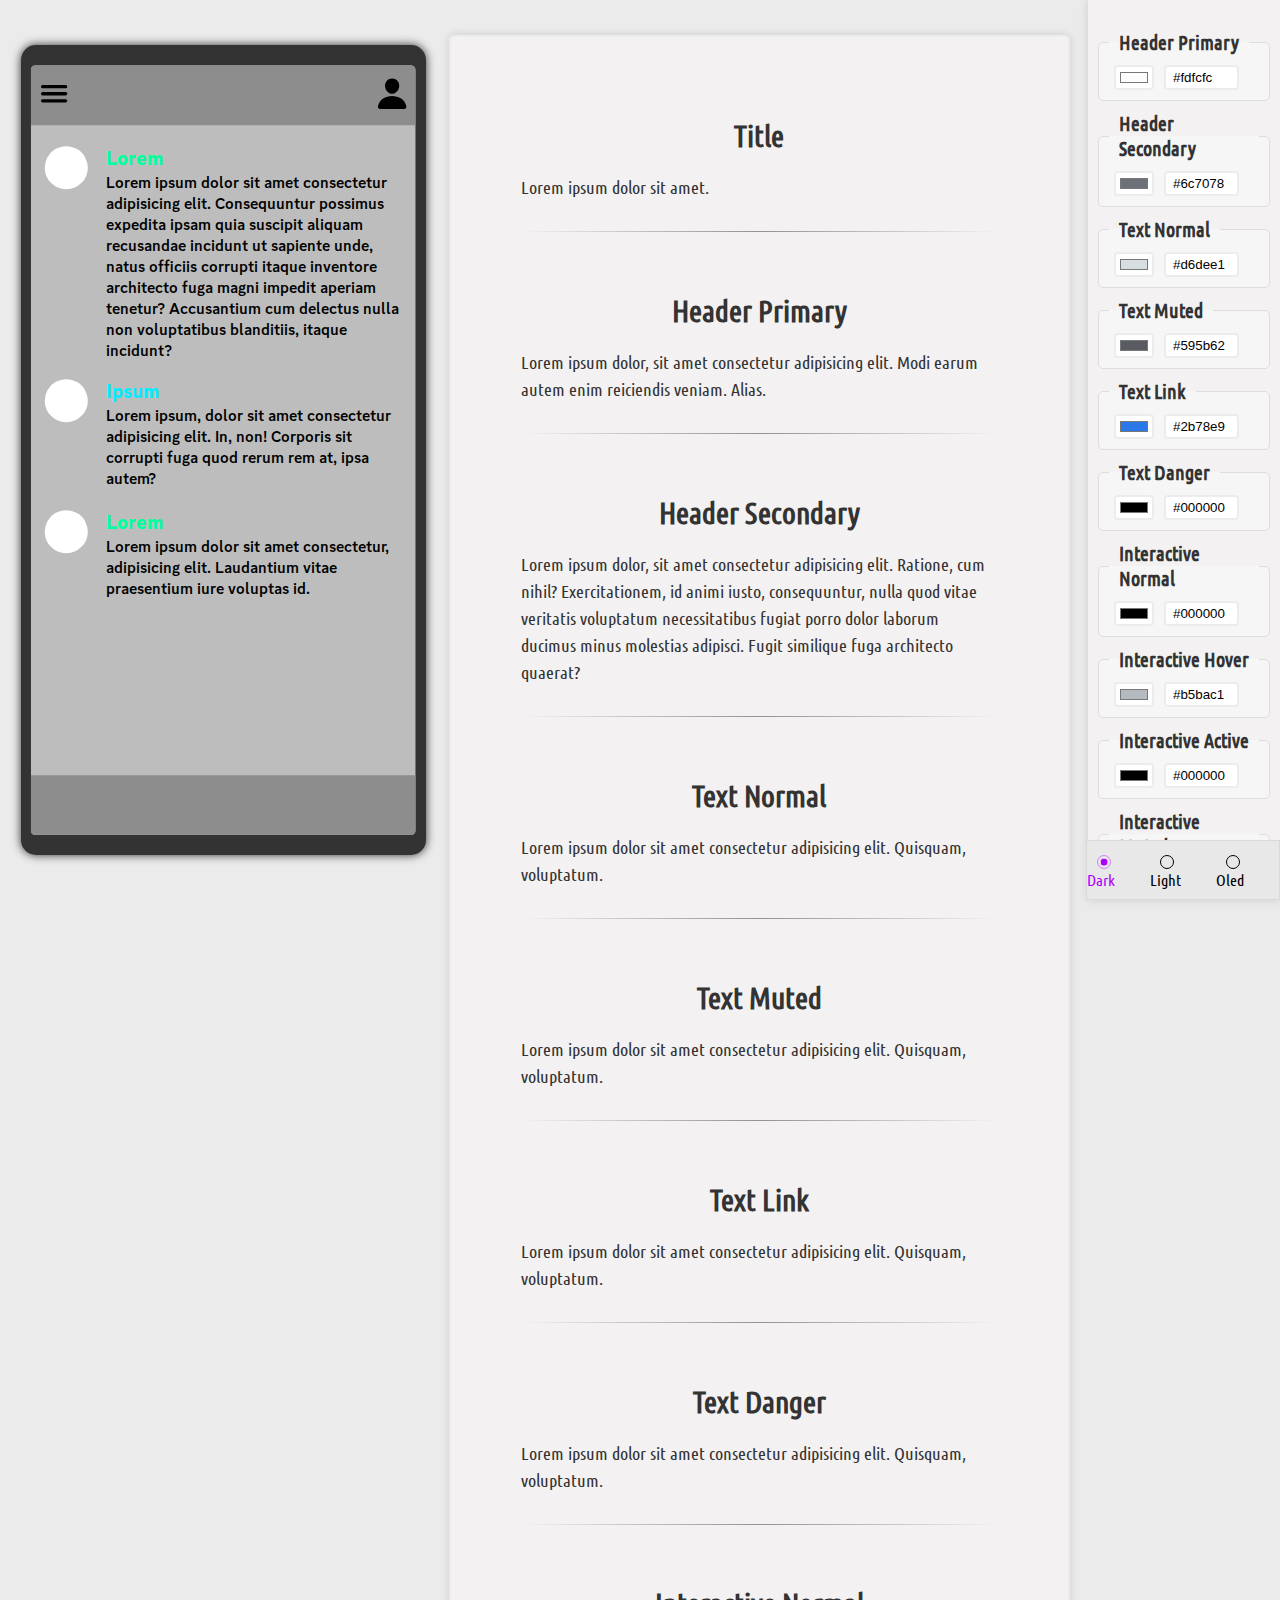
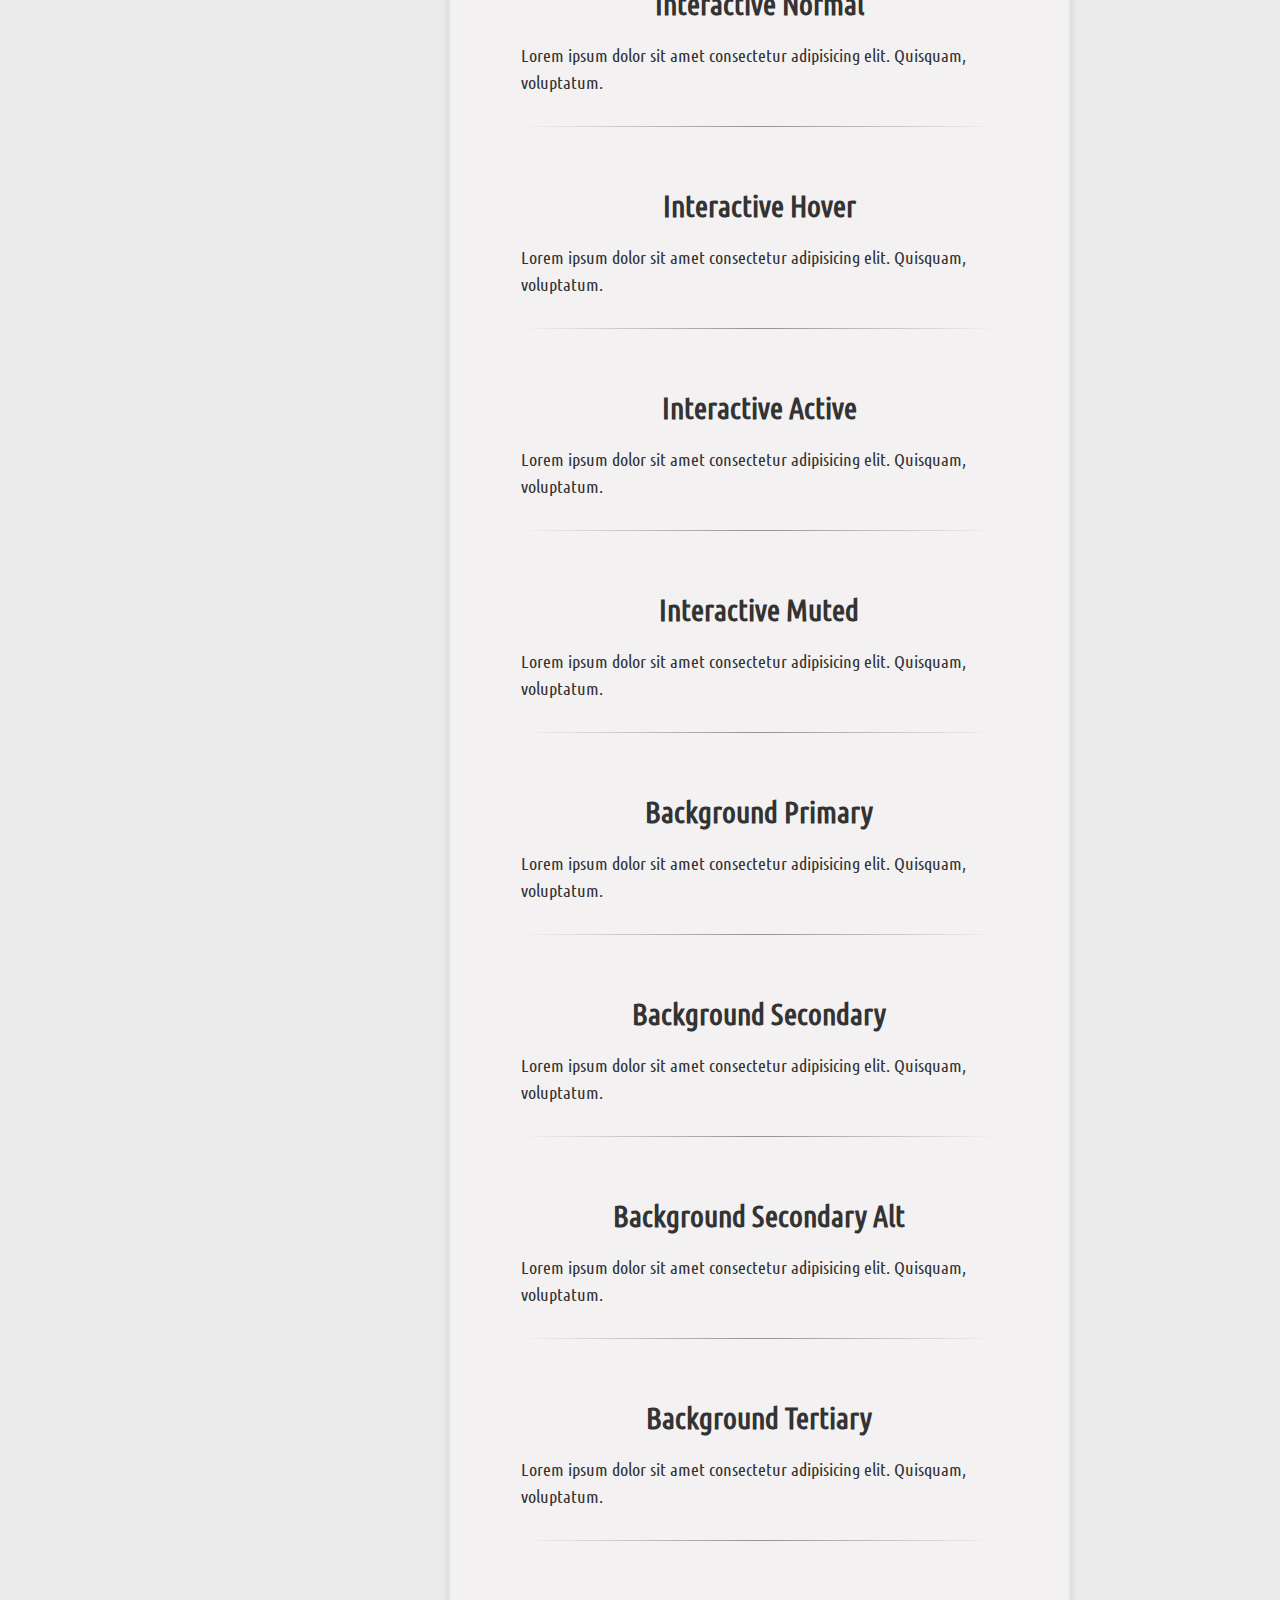
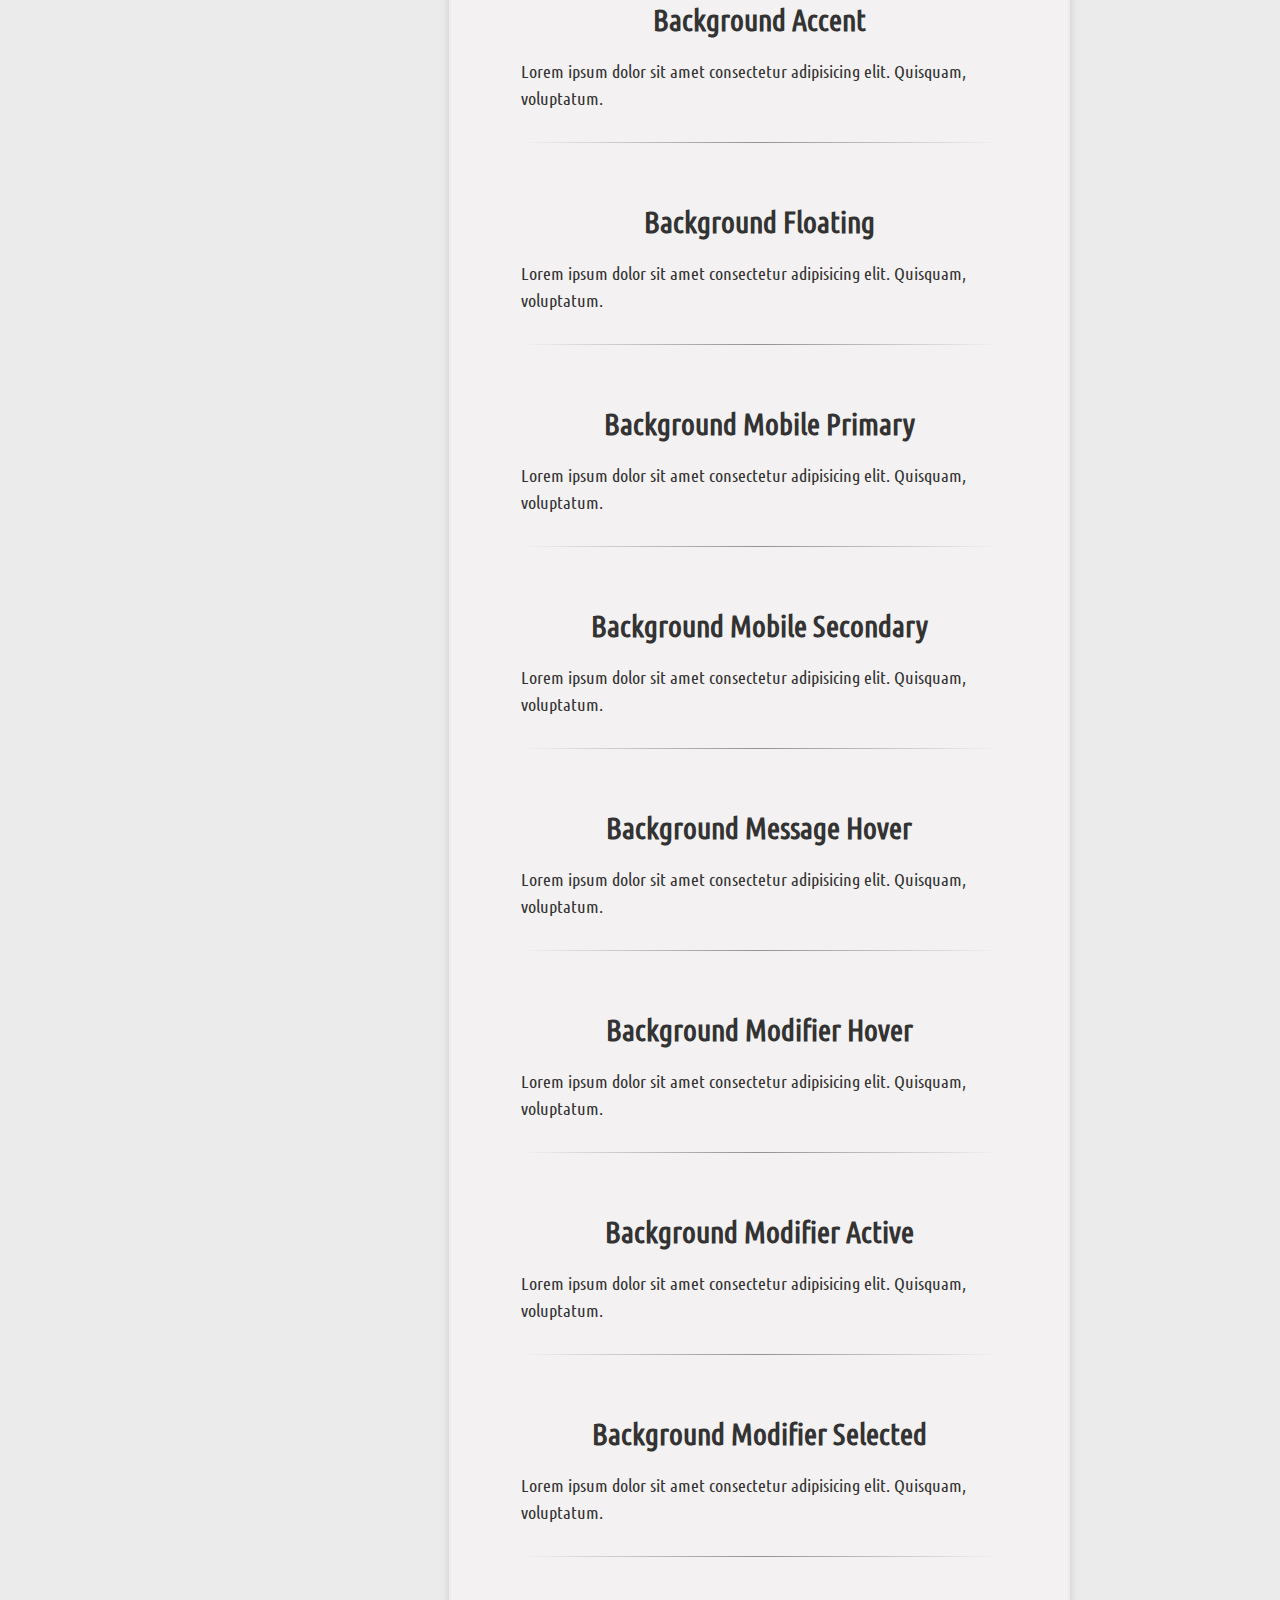
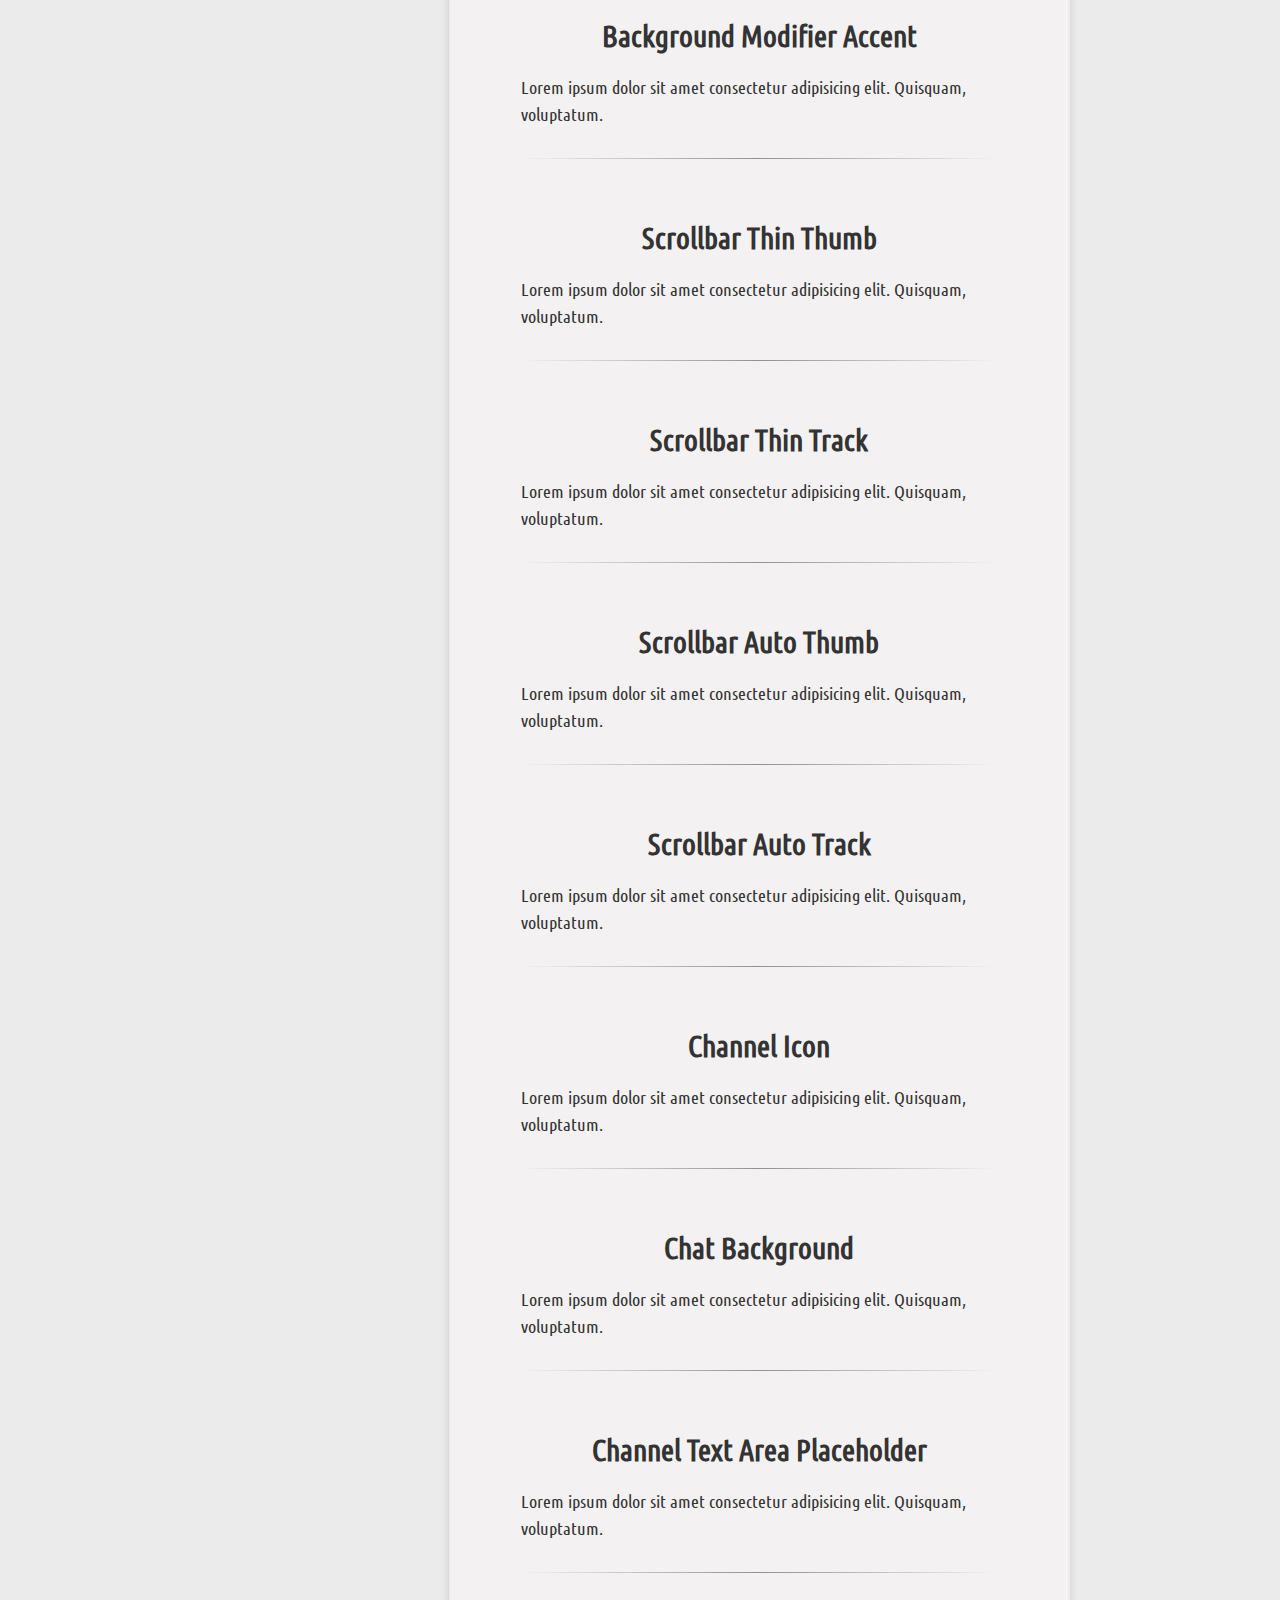
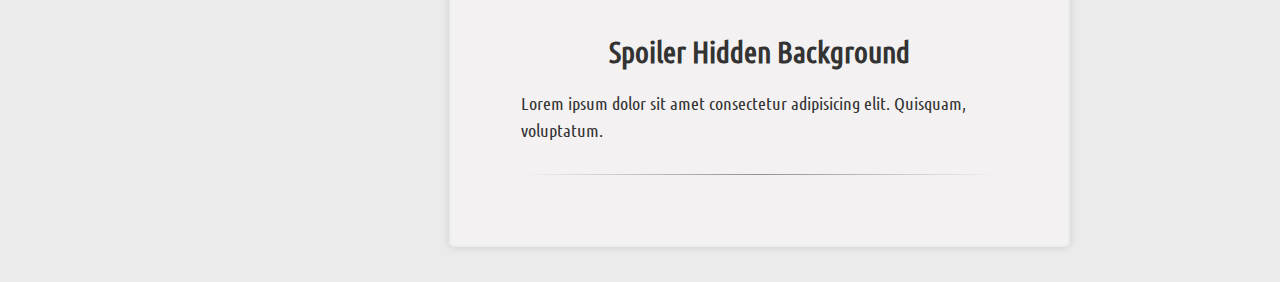
==== web/index.html @ 752762c3 "Code cleanup and optimization, added social media buttons" ====
<!DOCTYPE html>
<html lang="en">
<head>
    <meta charset="UTF-8">
    <meta name="viewport" content="width=device-width, initial-scale=1.0">
    <title>UI TEST</title>

    <link rel="stylesheet" href="css/style.css">

    <script src="js/code.js"></script>
</head>
<body>
    <nav id="sidebar" ondrop="dropHandler(event);" ondragover="dragOverHandler(event);" ondragleave="dragLeaveHandler(event)">
        <fieldset>
            <legend onclick="goto('description HEADER_PRIMARY')">Header Primary</legend>
            <input type="color" class="HEADER_PRIMARY">
            <input type="text" class="HEADER_PRIMARY" value="#aaeeff">
        </fieldset>

        <fieldset>
            <legend onclick="goto('description HEADER_PRIMARY')">Header Secondary</legend>
            <input type="color" class="HEADER_SECONDARY">
            <input type="text" class="HEADER_SECONDARY" value="#ffaaff">
        </fieldset>

        <fieldset>
            <legend onclick="goto('description TEXT_NORMAL')">Text Normal</legend>
            <input type="color" class="TEXT_NORMAL">
            <input type="text" class="TEXT_NORMAL" value="#aaeeff">
        </fieldset>

        <fieldset>
            <legend onclick="goto('description TEXT_MUTED')">Text Muted</legend>
            <input type="color" class="TEXT_MUTED">
            <input type="text" class="TEXT_MUTED" value="#aaeeff">
        </fieldset>

        <fieldset>
            <legend onclick="goto('description TEXT_LINK')">Text Link</legend>
            <input type="color" class="TEXT_LINK">
            <input type="text" class="TEXT_LINK" value="#aaeeff">
        </fieldset>

        <fieldset>
            <legend onclick="goto('description TEXT_DANGER')">Text Danger</legend>
            <input type="color" class="TEXT_DANGER">
            <input type="text" class="TEXT_DANGER" value="#aaeeff">
        </fieldset>

        <fieldset>
            <legend onclick="goto('description INTERACTIVE_NORMAL')">Interactive Normal</legend>
            <input type="color" class="INTERACTIVE_NORMAL">
            <input type="text" class="INTERACTIVE_NORMAL" value="#aaeeff">
        </fieldset>

        <fieldset>
            <legend onclick="goto('description INTERACTIVE_HOVER')">Interactive Hover</legend>
            <input type="color" class="INTERACTIVE_HOVER">
            <input type="text" class="INTERACTIVE_HOVER" value="#aaeeff">
        </fieldset>

        <fieldset>
            <legend onclick="goto('description INTERACTIVE_ACTIVE')">Interactive Active</legend>
            <input type="color" class="INTERACTIVE_ACTIVE">
            <input type="text" class="INTERACTIVE_ACTIVE" value="#aaeeff">
        </fieldset>

        <fieldset>
            <legend onclick="goto('description INTERACTIVE_MUTED')">Interactive Muted</legend>
            <input type="color" class="INTERACTIVE_MUTED">
            <input type="text" class="INTERACTIVE_MUTED" value="#aaeeff">
        </fieldset>

        <fieldset>
            <legend onclick="goto('description BACKGROUND_PRIMARY')">Background Primary</legend>
            <input type="color" class="BACKGROUND_PRIMARY">
            <input type="text" class="BACKGROUND_PRIMARY" value="#aaeeff">
        </fieldset>

        <fieldset>
            <legend onclick="goto('description BACKGROUND_SECONDARY')">Background Secondary</legend>
            <input type="color" class="BACKGROUND_SECONDARY">
            <input type="text" class="BACKGROUND_SECONDARY" value="#aaeeff">
        </fieldset>

        <fieldset>
            <legend onclick="goto('description BACKGROUND_SECONDARY_ALT')">Background Secondary Alt</legend>
            <input type="color" class="BACKGROUND_SECONDARY_ALT">
            <input type="text" class="BACKGROUND_SECONDARY_ALT" value="#aaeeff">
        </fieldset>

        <fieldset>
            <legend onclick="goto('description BACKGROUND_TERTIARY')">Background Tertiary</legend>
            <input type="color" class="BACKGROUND_TERTIARY">
            <input type="text" class="BACKGROUND_TERTIARY" value="#aaeeff">
        </fieldset>

        <fieldset>
            <legend onclick="goto('description BACKGROUND_ACCENT')">Background Accent</legend>
            <input type="color" class="BACKGROUND_ACCENT">
            <input type="text" class="BACKGROUND_ACCENT" value="#aaeeff">
        </fieldset>

        <fieldset>
            <legend onclick="goto('description BACKGROUND_FLOATING')">Background Floating</legend>
            <input type="color" class="BACKGROUND_FLOATING">
            <input type="text" class="BACKGROUND_FLOATING" value="#aaeeff">
        </fieldset>

        <fieldset>
            <legend onclick="goto('description BACKGROUND_MOBILE_PRIMARY')">Background Mobile Primary</legend>
            <input type="color" class="BACKGROUND_MOBILE_PRIMARY">
            <input type="text" class="BACKGROUND_MOBILE_PRIMARY" value="#aaeeff">
        </fieldset>

        <fieldset>
            <legend onclick="goto('description BACKGROUND_MOBILE_SECONDARY')">Background Mobile Secondary</legend>
            <input type="color" class="BACKGROUND_MOBILE_SECONDARY">
            <input type="text" class="BACKGROUND_MOBILE_SECONDARY" value="#aaeeff">
        </fieldset>

        <fieldset>
            <legend onclick="goto('description BACKGROUND_MESSAGE_HOVER')">Bacground Message Hover</legend>
            <input type="color" class="BACKGROUND_MESSAGE_HOVER">
            <input type="text" class="BACKGROUND_MESSAGE_HOVER" value="#aaeeff">
        </fieldset>

        <fieldset>
            <legend onclick="goto('description BACKGROUND_MODIFIER_HOVER')">Background Modifier Hover</legend>
            <input type="color" class="BACKGROUND_MODIFIER_HOVER">
            <input type="text" class="BACKGROUND_MODIFIER_HOVER" value="#aaeeff">
        </fieldset>

        <fieldset>
            <legend onclick="goto('description BACKGROUND_MODIFIER_ACTIVE')">Background Modifier Active</legend>
            <input type="color" class="BACKGROUND_MODIFIER_ACTIVE">
            <input type="text" class="BACKGROUND_MODIFIER_ACTIVE" value="#aaeeff">
        </fieldset>

        <fieldset>
            <legend onclick="goto('description BACKGROUND_MODIFIER_SELECTED')">Background Modifier Selected</legend>
            <input type="color" class="BACKGROUND_MODIFIER_SELECTED">
            <input type="text" class="BACKGROUND_MODIFIER_SELECTED" value="#aaeeff">
        </fieldset>

        <fieldset>
            <legend onclick="goto('description BACKGROUND_MODIFIER_ACCENT')">Background Modifier Accent</legend>
            <input type="color" class="BACKGROUND_MODIFIER_ACCENT">
            <input type="text" class="BACKGROUND_MODIFIER_ACCENT" value="#aaeeff">
        </fieldset>

        <fieldset>
            <legend onclick="goto('description SCROLLBAR_THIN_THUMB')">Scrollbar Thin Thumb</legend>
            <input type="color" class="SCROLLBAR_THIN_THUMB">
            <input type="text" class="SCROLLBAR_THIN_THUMB" value="#aaeeff">
        </fieldset>

        <fieldset>
            <legend onclick="goto('description SCROLLBAR_THIN_TRACK')">Scrollbar Thin Track</legend>
            <input type="color" class="SCROLLBAR_THIN_TRACK">
            <input type="text" class="SCROLLBAR_THIN_TRACK" value="#aaeeff">
        </fieldset>

        <fieldset>
            <legend onclick="goto('description SCROLLBAR_AUTO_THUMB')">Scrollbar Auto Thumb</legend>
            <input type="color" class="SCROLLBAR_AUTO_THUMB">
            <input type="text" class="SCROLLBAR_AUTO_THUMB" value="#aaeeff">
        </fieldset>

        <fieldset>
            <legend onclick="goto('description SCROLLBAR_AUTO_TRACK')">Scrollbar Auto Track</legend>
            <input type="color" class="SCROLLBAR_AUTO_TRACK">
            <input type="text" class="SCROLLBAR_AUTO_TRACK" value="#aaeeff">
        </fieldset>

        <fieldset>
            <legend onclick="goto('description CHANNEL_ICON')">Channel Icon</legend>
            <input type="color" class="CHANNEL_ICON">
            <input type="text" class="CHANNEL_ICON" value="#aaeeff">
        </fieldset>

        <fieldset>
            <legend onclick="goto('description CHAT_BACKGROUND')">Chat Background</legend>
            <input type="color" class="CHAT_BACKGROUND">
            <input type="text" class="CHAT_BACKGROUND" value="#aaeeff">
        </fieldset>

        <fieldset>
            <legend onclick="goto('description CHANNEL_TEXT_AREA_PLACEHOLDER')">Channel Text Area Placeholder</legend>
            <input type="color" class="CHANNEL_TEXT_AREA_PLACEHOLDER">
            <input type="text" class="CHANNEL_TEXT_AREA_PLACEHOLDER" value="#aaeeff">
        </fieldset>
        
        <fieldset>
            <legend onclick="goto('description SPOILER_HIDDEN_BACKGROUND')">Spoiler Hidden Background</legend>
            <input type="color" class="SPOILER_HIDDEN_BACKGROUND">
            <input type="text" class="SPOILER_HIDDEN_BACKGROUND" value="#aaeeff">
        </fieldset>


        <button onclick="openPopup()" id="export">Export</button>
        <br>

        <div id="variant">
            <label>
                <input type="radio" name="switch" onchange="updateVariant(this)" value="0" checked>
                <span>Dark</span>
            </label>
            <label>
                <input type="radio" name="switch" onchange="updateVariant(this)" value="1">
                <span>Light</span>
            </label>
            <label>
                <input type="radio" name="switch" onchange="updateVariant(this)" value="2">
                <span>Oled</span>
            </label>
        </div>
    </nav>

    <div id="prev">
        <div id="left">
            <div>

            </div>

            <div id="channels">
                <h1>AAAAAA</h1>

                <h2>BBBBBBB</h2>
                <p><b>#</b>aaaaa</p>
                <p><b>#</b>aaaaaaaa</p>
                <p><b>#</b>aaaa</p>
                <p><b>#</b>aaaaa</p>
                <p><b>#</b>aaaaaaaaaa</p>
                <p><b>#</b>aaaaa</p>
                <p><b>#</b>aaaaa</p>
                <p><b>#</b>aaaaaaaaaa</p>
                <p><b>#</b>aaaaaaa</p>
                <p><b>#</b>aaaaaaaa</p>
                <p><b>#</b>aaaaaaa</p>
                <p><b>#</b>aaaaaaaa</p>
                <p><b>#</b>aaaaaa</p>
                <p><b>#</b>aaaaaaaaaa</p>
            </div>
        </div>

        <div id="middle">
            <div id="topbar">
                <button id="leftButton">
                    <svg height="512" viewBox="0 0 512 512" width="512" xmlns="http://www.w3.org/2000/svg">
                        <title/>
                        <line style="fill:none;stroke:#000;stroke-linecap:round;stroke-miterlimit:10;stroke-width:48px" x1="88" x2="424" y1="152" y2="152" class="preview HEADER_PRIMARY"/>
                        <line style="fill:none;stroke:#000;stroke-linecap:round;stroke-miterlimit:10;stroke-width:48px" x1="88" x2="424" y1="256" y2="256" class="preview HEADER_PRIMARY"/>
                        <line style="fill:none;stroke:#000;stroke-linecap:round;stroke-miterlimit:10;stroke-width:48px" x1="88" x2="424" y1="360" y2="360" class="preview HEADER_PRIMARY"/>
                </svg></button>
        
                <button id="rightButton">
                    <svg height="512" viewBox="0 0 512 512" width="512" xmlns="http://www.w3.org/2000/svg">
                        <path d="M332.64,64.58C313.18,43.57,286,32,256,32c-30.16,0-57.43,11.5-76.8,32.38-19.58,21.11-29.12,49.8-26.88,80.78C156.76,206.28,203.27,256,256,256s99.16-49.71,103.67-110.82C361.94,114.48,352.34,85.85,332.64,64.58Z"/>
                        <path d="M432,480H80A31,31,0,0,1,55.8,468.87c-6.5-7.77-9.12-18.38-7.18-29.11C57.06,392.94,83.4,353.61,124.8,326c36.78-24.51,83.37-38,131.2-38s94.42,13.5,131.2,38c41.4,27.6,67.74,66.93,76.18,113.75,1.94,10.73-.68,21.34-7.18,29.11A31,31,0,0,1,432,480Z"/>
                    </svg>
                </button>
            </div>

            <div id="chat">
                
                <h1>Lorem</h1><b>●</b>
                <p>Lorem ipsum dolor sit amet consectetur adipisicing elit. Consequuntur possimus expedita ipsam quia suscipit aliquam recusandae incidunt ut sapiente unde, natus officiis corrupti itaque inventore architecto fuga magni impedit aperiam tenetur? Accusantium cum delectus nulla non voluptatibus blanditiis, itaque incidunt?</p>
                
                <h2>Ipsum</h2><b>●</b>
                <p>Lorem ipsum, dolor sit amet consectetur adipisicing elit. In, non! Corporis sit corrupti fuga quod rerum rem at, ipsa autem?</p>
                
                <h1>Lorem</h1><b>●</b>
                <p>Lorem ipsum dolor sit amet consectetur, adipisicing elit. Laudantium vitae praesentium iure voluptas id.</p>

            </div>
            
            <div id="bottombar">

            </div>
        </div>

        <div id="right">

        </div>

        <div id="background"></div>
    </div>

    <article>
        <section id="introduction">
            <h2>Title</h2>
            <p>Lorem ipsum dolor sit amet.</p>
        </section><hr>

        <section id="description HEADER_PRIMARY">
            <h2>Header Primary</h2>
            <p>Lorem ipsum dolor, sit amet consectetur adipisicing elit. Modi earum autem enim reiciendis veniam. Alias.</p>
        </section><hr>

        <section id="description HEADER_SECONDARY">
            <h2>Header Secondary</h2>
            <p>Lorem ipsum dolor, sit amet consectetur adipisicing elit. Ratione, cum nihil? Exercitationem, id animi iusto, consequuntur, nulla quod vitae veritatis voluptatum necessitatibus fugiat porro dolor laborum ducimus minus molestias adipisci. Fugit similique fuga architecto quaerat?</p>
        </section><hr>

        <section id="description TEXT_NORMAL">
            <h2>Text Normal</h2>
            <p>Lorem ipsum dolor sit amet consectetur adipisicing elit. Quisquam, voluptatum.</p>
        </section><hr>

        <section id="description TEXT_MUTED">
            <h2>Text Muted</h2>
            <p>Lorem ipsum dolor sit amet consectetur adipisicing elit. Quisquam, voluptatum.</p>
        </section><hr>

        <section id="description TEXT_LINK">
            <h2>Text Link</h2>
            <p>Lorem ipsum dolor sit amet consectetur adipisicing elit. Quisquam, voluptatum.</p>
        </section><hr>

        <section id="description TEXT_DANGER">
            <h2>Text Danger</h2>
            <p>Lorem ipsum dolor sit amet consectetur adipisicing elit. Quisquam, voluptatum.</p>
        </section><hr>

        <section id="description INTERACTIVE_NORMAL">
            <h2>Interactive Normal</h2>
            <p>Lorem ipsum dolor sit amet consectetur adipisicing elit. Quisquam, voluptatum.</p>
        </section><hr>

        <section id="description INTERACTIVE_HOVER">
            <h2>Interactive Hover</h2>
            <p>Lorem ipsum dolor sit amet consectetur adipisicing elit. Quisquam, voluptatum.</p>
        </section><hr>

        <section id="description INTERACTIVE_ACTIVE">
            <h2>Interactive Active</h2>
            <p>Lorem ipsum dolor sit amet consectetur adipisicing elit. Quisquam, voluptatum.</p>
        </section><hr>

        <section id="description INTERACTIVE_MUTED">
            <h2>Interactive Muted</h2>
            <p>Lorem ipsum dolor sit amet consectetur adipisicing elit. Quisquam, voluptatum.</p>
        </section><hr>

        <section id="description BACKGROUND_PRIMARY">
            <h2>Background Primary</h2>
            <p>Lorem ipsum dolor sit amet consectetur adipisicing elit. Quisquam, voluptatum.</p>
        </section><hr>

        <section id="description BACKGROUND_SECONDARY">
            <h2>Background Secondary</h2>
            <p>Lorem ipsum dolor sit amet consectetur adipisicing elit. Quisquam, voluptatum.</p>
        </section><hr>

        <section id="description BACKGROUND_SECONDARY_ALT">
            <h2>Background Secondary Alt</h2>
            <p>Lorem ipsum dolor sit amet consectetur adipisicing elit. Quisquam, voluptatum.</p>
        </section><hr>

        <section id="description BACKGROUND_TERTIARY">
            <h2>Background Tertiary</h2>
            <p>Lorem ipsum dolor sit amet consectetur adipisicing elit. Quisquam, voluptatum.</p>
        </section><hr>

        <section id="description BACKGROUND_ACCENT">
            <h2>Background Accent</h2>
            <p>Lorem ipsum dolor sit amet consectetur adipisicing elit. Quisquam, voluptatum.</p>
        </section><hr>

        <section id="description BACKGROUND_FLOATING">
            <h2>Background Floating</h2>
            <p>Lorem ipsum dolor sit amet consectetur adipisicing elit. Quisquam, voluptatum.</p>
        </section><hr>

        <section id="description BACKGROUND_MOBILE_PRIMARY">
            <h2>Background Mobile Primary</h2>
            <p>Lorem ipsum dolor sit amet consectetur adipisicing elit. Quisquam, voluptatum.</p>
        </section><hr>

        <section id="description BACKGROUND_MOBILE_SECONDARY">
            <h2>Background Mobile Secondary</h2>
            <p>Lorem ipsum dolor sit amet consectetur adipisicing elit. Quisquam, voluptatum.</p>
        </section><hr>

        <section id="description BACKGROUND_MESSAGE_HOVER">
            <h2>Background Message Hover</h2>
            <p>Lorem ipsum dolor sit amet consectetur adipisicing elit. Quisquam, voluptatum.</p>
        </section><hr>

        <section id="description BACKGROUND_MODIFIER_HOVER">
            <h2>Background Modifier Hover</h2>
            <p>Lorem ipsum dolor sit amet consectetur adipisicing elit. Quisquam, voluptatum.</p>
        </section><hr>

        <section id="description BACKGROUND_MODIFIER_ACTIVE">
            <h2>Background Modifier Active</h2>
            <p>Lorem ipsum dolor sit amet consectetur adipisicing elit. Quisquam, voluptatum.</p>
        </section><hr>

        <section id="description BACKGROUND_MODIFIER_SELECTED">
            <h2>Background Modifier Selected</h2>
            <p>Lorem ipsum dolor sit amet consectetur adipisicing elit. Quisquam, voluptatum.</p>
        </section><hr>

        <section id="description BACKGROUND_MODIFIER_ACCENT">
            <h2>Background Modifier Accent</h2>
            <p>Lorem ipsum dolor sit amet consectetur adipisicing elit. Quisquam, voluptatum.</p>
        </section><hr>

        <section id="description SCROLLBAR_THIN_THUMB">
            <h2>Scrollbar Thin Thumb</h2>
            <p>Lorem ipsum dolor sit amet consectetur adipisicing elit. Quisquam, voluptatum.</p>
        </section><hr>

        <section id="description SCROLLBAR_THIN_TRACK">
            <h2>Scrollbar Thin Track</h2>
            <p>Lorem ipsum dolor sit amet consectetur adipisicing elit. Quisquam, voluptatum.</p>
        </section><hr>

        <section id="description SCROLLBAR_AUTO_THUMB">
            <h2>Scrollbar Auto Thumb</h2>
            <p>Lorem ipsum dolor sit amet consectetur adipisicing elit. Quisquam, voluptatum.</p>
        </section><hr>

        <section id="description SCROLLBAR_AUTO_TRACK">
            <h2>Scrollbar Auto Track</h2>
            <p>Lorem ipsum dolor sit amet consectetur adipisicing elit. Quisquam, voluptatum.</p>
        </section><hr>

        <section id="description CHANNEL_ICON">
            <h2>Channel Icon</h2>
            <p>Lorem ipsum dolor sit amet consectetur adipisicing elit. Quisquam, voluptatum.</p>
        </section><hr>

        <section id="description CHAT_BACKGROUND">
            <h2>Chat Background</h2>
            <p>Lorem ipsum dolor sit amet consectetur adipisicing elit. Quisquam, voluptatum.</p>
        </section><hr>

        <section id="description CHANNEL_TEXT_AREA_PLACEHOLDER">
            <h2>Channel Text Area Placeholder</h2>
            <p>Lorem ipsum dolor sit amet consectetur adipisicing elit. Quisquam, voluptatum.</p>
        </section><hr>

        <section id="description SPOILER_HIDDEN_BACKGROUND">
            <h2>Spoiler Hidden Background</h2>
            <p>Lorem ipsum dolor sit amet consectetur adipisicing elit. Quisquam, voluptatum.</p>
        </section><hr>
    </article>

    <div class="popup" id="popup">
        <div class="popup-content">
            <span class="popup-close" onclick="closePopup()">&times;</span>
            <h2>Final Touches</h2>
            <p>This is a simple popup screen.</p>

            <input type="text" placeholder="Theme Name" id="themeName" autocomplete="off">
            <textarea name="description" id="themeDescription" placeholder="Theme Description" autocomplete="off"></textarea>
            <input type="text" placeholder="Theme Creator" id="themeAuthorName" autocomplete="off">
            <input type="text" placeholder="Theme Creator ID" id="themeAuthorID" autocomplete="off">

          <button onclick="exportSettings()">Export</button>
        </div>

        <div id="buttons">
            <button id="github" onclick="window.open('https://www.github.com/CypiPro/Vendetta-Theme-Creator')"><img src="/web/images/GitHub.png" alt=""></button>
            <button id="discord" onclick="window.open('https://discord.com/')"><img src="/web/images/Discord.png" alt="Discord"></button>
        </div>
    </div>


    <script>
        loadFromFile("/web/defaults/default.json", 0)
        previewInit();
    </script>
</body>
</html>
---- web/css/style.css ----
/* Fonts */
    /* kalam */
@font-face{
    font-family: "kalam";
    src: url(/web/fonts/Kalam-Regular.ttf) format("truetype");
}

@font-face {
    font-family: "kalam-bold";
    src: url(/web/fonts/Kalam-Bold.ttf) format("truetype");
}

@font-face {
    font-family: "kalam-light";
    src: url(/web/fonts/Kalam-Light.ttf) format("truetype");
}

@font-face {
    font-family: "ubuntu-condensed";
    src: url(/web/fonts/UbuntuCondensed-Regular.ttf) format("truetype");
}

    /* flow */
@font-face {
    font-family: "flow-circular";
    src: url(/web/fonts/FlowCircular-Regular.ttf) format("truetype");
}

    /* ggsans */
@font-face {
    font-family: "ggsans";
    src: url(/web/fonts//ggsans-Normal.ttf) format("truetype");
}

@font-face {
    font-family: "ggstans-medium";
    src: url(/web/fonts//ggsans-Medium.ttf) format("truetype");
}

@font-face {
    font-family: "ggsans-semibold";
    src: url(/web/fonts/ggsans-Semibold.ttf) format("truetype");
}

@font-face {
    font-family: "ggsans-bold";
    src: url(/web/fonts//ggsans-Bold.ttf) format("truetype");
}

@font-face {
    font-family: "ggsans-extrabold";
    src: url(/web/fonts/ggsans-ExtraBold.ttf) format("truetype");
}

@font-face {
    font-family: "ggsans-italic";
    src: url(/web/fonts/ggsans-NormalItalic.ttf) format("truetype");
}

@font-face {
    font-family: "ggsans-medium-italic";
    src: url(/web/fonts/ggsans-MediumItalic.ttf) format("truetype");
}

@font-face {
    font-family: "ggsans-semibold-italic";
    src: url(/web/fonts/ggsans-SemiboldItalic.ttf) format("truetype");
}

@font-face {
    font-family: "ggsans-bold-italic";
    src: url(/web/fonts/ggsans-BoldItalic.ttf) format("truetype");
}

@font-face {
    font-family: "ggsans-extrabold-italic";
    src: url(/web/fonts/ggsans-ExtraBoldItalic.ttf) format("truetype");
}
/* Fonts END */

/* Variables */
:root {
    --HEADER_PRIMARY: #000;
    --HEADER_SECONDARY: #000;

    --TEXT_NORMAL: #000;
    --TEXT_MUTED: #000;
    --TEXT_LINK: #000;
    
    --INTERACTIVE_NORMAL: #000;
    --INTERACTIVE_HOVER: #000;
    --INTERACTIVE_ACTIVE: #000;
    --INTERACTIVE_MUTED: #000;

    --BACKGROUND_PRIMARY: #000;
    --BACKGROUND_SECONDARY: #000;
    --BACKGROUND_SECONDARY_ALT: #000;
    --BACKGROUND_TERTIARY: #000;
    --BACKGROUND_ACCENT: #000;
    --BACKGROUND_FLOATING: #000;

    --BACKGROUND_MOBILE_PRIMARY: #000;
    --BACKGROUND_MOBILE_SECONDARY: #000;

    --BACKGROUND_MESSAGE_HOVER: #000;

    --BACKGROUND_MODIFIER_HOVER: #000;
    --BACKGROUND_MODIFIER_ACTIVE: #000;
    --BACKGROUND_MODIFIER_SELECTED: #000;
    --BACKGROUND_MODIFIER_ACCENT: #000;

    --SCROLLBAR_THIN_THUMB: #000;
    --SCROLLBAR_THIN_TRACK: #000;
    --SCROLLBAR_AUTO_THUMB: #000;
    --SCROLLBAR_AUTO_TRACK: #000;

    --CHANNEL_ICON: #000;
    --CHAT_BACKGROUND: #000;
    --CHANNEL_TEXT_AREA_PLACEHOLDER: #000;
    --TEXT_DANGER: #000;
    --SPOILER_HIDDEN_BACKGROUND: #000;


}
/* Variables END */

/* Misc */
html {
    scroll-behavior: smooth;
}

::-webkit-scrollbar {
    width: 10px;
}

::-webkit-scrollbar-track {
    background: #f3f1f1;
    border: solid 3px #f3f1f1;
}

::-webkit-scrollbar-thumb {
    background: #888;
    border-radius: 20px;
    box-shadow: inset 0 10px 5px rgba(255, 255, 255, 0.2);
    border: solid 3px #f3f1f1;
}

::-webkit-scrollbar-thumb:hover {
    background: #747474;
}


[data-tooltip] {
    position: relative;
}

[data-tooltip]:before {
    content: attr(data-tooltip);
    position: absolute;
    bottom: -20px;
    left: 50%;
    transform: translateX(-50%);
    padding: 5px 10px;
    background: #333;
    color: #fff;
    font-size: 14px;
    border-radius: 5px;
    opacity: 0;
    pointer-events: none;
    transition: 0.3s ease-in-out;
    font-family: "ubuntu-condensed";
}

[data-tooltip]:hover::before {
    opacity: 1;
}

body {
    background-color: #ecebeb;
}
/* Misc END */


/* Sidebar */
#sidebar {
    position: fixed;
    top: 0;
    right: 0;
    bottom: 0;
    width: 15%;
    background: #f3f1f1;
    box-shadow: 0 0 10px rgba(0, 0, 0, 0.13);
    transition: background-color 0.3s ease;

    padding: 20px 0 60px 0;

    overflow-y: scroll;
}

#export {
    background-color: #cecece;
    color: #2b2b2b;
    border: 1px solid #b9b9b9;
    border-radius: 5px;
    padding: 5px 30%;
    font-size: 16px;
    font-family: "ubuntu-condensed";
    cursor: pointer;
    transition: background-color 0.3s ease;
    position: absolute;
    right: 10px;
}

button:hover {
    background-color: #b9b9b9;
}

fieldset {
    border: 1px solid #ddd;
    padding: 10px;
    margin: 10px;

    background-color: #f7f6f6;
    border-radius: 5px;

    display: flex;
    align-items: center;
}

fieldset input[type=text] {
    width: 75px;
    height: 25px;
    padding: 0px 7px;
    box-sizing: border-box;
    border: 2px solid #ececec;
    border-radius: 4px;

    margin: 0 5px;
}

fieldset input[type=text]:focus {
    outline: none;
    border-color: #c7c7c7;
}

fieldset input[type=color] {
    width: 40px;
    height: 25px;
    box-sizing: border-box;
    border: 2px solid #ececec;
    background-color: #fff;
    border-radius: 4px;

    margin: 0 5px;
    cursor: pointer;
}

fieldset input[type=color]:focus {
    outline: none;
    border-color: #c7c7c7;

}


legend {
    padding: 0 10px;
    font-weight: bold;
    font-size: 20px;
    color: #333;
    
    font-family: "ubuntu-condensed";
    cursor: pointer;

    transition: color 0.3s ease-in-out;
}

legend:hover {
    color: #727272;

}

#variant {
    position: fixed;
    bottom: 0;
    right: 0;

    width: 15%;

    padding: 10px 0;
    background-color: #e9e8e8;
    border: 1px solid #d9d9d9;

    font-family: "ubuntu-condensed";

    display: flex;
    justify-content: space-around;
}

input[type=radio] {
    margin: 0 10px;
    cursor: pointer;

    -webkit-appearance: none;
    appearance: none;
    font: inherit;
    color: currentColor;
    width: 14px;
    height: 14px;
    border: 1px solid currentColor;
    border-radius: 50%;

    place-content: center;
    display: inline-grid;
}

input[type="radio"]::before {
    content: "";
    width: 10px;
    height: 10px;
    border-radius: 50%;
    transform: scale(0);
    transition: 120ms transform ease-in-out;
    box-shadow: inset 1em 1em #ae00ff;
}
  
input[type="radio"]:checked::before {
    transform: scale(0.7);
}

input[type=radio]:checked{
    border-color: #d67eff;

}

#variant input[type=radio]:checked+span {
    color: #ae00ff;
}
/* Sidebar END */


/* Text content (center page) */
article {
    background-color: #f3f1f1;
    border: 2px solid #ececec;
    border-radius: 5px;
    box-shadow: 0 0 10px rgba(0, 0, 0, 0.13);
    
    padding: 40px;

    font-family: "ubuntu-condensed";

    flex: 1;
    margin: 3vh 16% 3vh 49vh; 
}

body {
    display: flex;
}

hr {
    border: 0;
    height: 1px;
    background: #333;
    background-image: linear-gradient(to right, #f3f1f1, #929292, #f3f1f1);
    margin: 30px;
}

article p {
    font-size: 18px;
    line-height: 1.5;
    color: #333;
    margin: 0 30px;
}

article h2 {
    font-size: 30px;
    color: #333;
    margin: 10px;
    padding: 30px 0 10px 0;

    text-align: center;
}
/* Text content (center page) END*/


/* Theme preview */
#prev {
    margin: 0 2% 0 1%;
    width: 45vh;
    height: 90vh;

    position: fixed;
    top: 50%;

    background-color: #333;
    border-radius: 15px;

    transform: translateY(-50%);

    box-shadow: #000000cc 0px 0px 10px 0px;
}

#left, #middle, #right, #background {
    position: fixed;

    top: 50%;
    left: 50%;

    transform: translate(-50%, -50%);

    background-color: #bdbdbd;
    width: 95%;
    height: 95%;

    border-radius: 5px;

    clip-path: polygon(0 0, 100% 0, 100% 100%, 0 100%);
    transition: transform 0.3s ease-in-out, clip-path 0.3s ease-in-out;
}

#background {
    background-color: #535353;
    z-index: -1;
}

#middle {
    z-index: 1;
}

#left {
    width: 79%;
    margin-left: -33px;
}

#right {
    width: 74%;
    margin-left: 44px;
}

#topbar {
    position: fixed;
    top: 0;
    left: 0;
    right: 0;
    height: 60px;

    background-color: #8d8d8d;
    border-radius: 5px 5px 0 0;
    z-index: 2;

    display: flex;
    justify-content: space-between;
    align-items: center;
}

#bottombar {
    position: fixed;
    bottom: 0;
    left: 0;
    right: 0;
    height: 60px;

    background-color: #8d8d8d;
    border-radius: 0 0 5px 5px;
    z-index: 2;
}

#topbar button, #bottombar button {
    background-color: transparent;
    border: none;
    outline: none;
    cursor: pointer;
}

#topbar svg, #bottombar svg {
    width: 35px;
    height: 35px;
}

#chat {
    margin: 80px 15px;
}

#chat h1, #chat h2{
    font-family: "ggsans-bold";
    margin-left: 60px;
}

#chat p {
    font-family: "ggsans-semibold";
    margin-left: 60px;
}

#chat h1 {
    font-size: 20px;
    color: #00ff9d;
    margin-bottom: -15px;
    margin-top: 20px;
}

#chat h2 {
    font-size: 20px;
    color: #00eeff;
    margin-bottom: -15px;
}

#chat b {
    font-family: "flow-circular";
    font-size: 100px;
    margin-left: -10px;
    margin-top: -60px;
    position: absolute;
    color: #ffffff;
}

#channels {
    height: 100%;
    width: 225px;
    position: fixed;
    right: 0;
    border-radius: 5px;
    background-color: #ffffff;
    padding: 0 0 0 30px;
}

#channels h1 {
    font-family: "ggsans-semibold";
    font-size: 18px;
    margin-top: 20px;
    margin-bottom: 10px;
}

#channels h2 {
    font-family: "ggsans-bold";
    font-size: 16px;
    margin-top: 20px;
    margin-bottom: 15px;
}

#channels p {
    font-family: "ggsans";
    font-size: 17px;
    color: #000000;
    margin-top: -10px;
}

#channels b {
    font-family: "ubuntu-condensed";
    margin-right: 10px;
}
/* Theme preview END */


/* Popup window */
.popup {
    display: none;
    position: fixed;
    top: 0;
    left: 0;
    width: 100%;
    height: 100%;
    background-color: rgba(0, 0, 0, 0.5);
    z-index: 1;
    font-family: "ubuntu-condensed";
}

.popup-content {
    display: flex;
    flex-direction: column;
    justify-content: center;
    align-items: center;
    position: absolute;
    top: 50%;
    left: 50%;
    transform: translate(-50%, -50%);
    width: 300px;
    size-adjust: height;
    background-color: white;
    border-radius: 10px;
    padding: 20px;
    box-shadow: 0 0 10px rgba(0, 0, 0, 0.5);
}

.popup-close {
    position: absolute;
    top: 10px;
    right: 10px;
    font-size: 20px;
    font-weight: bold;
    color: gray;
    cursor: pointer;
}

.popup button {
    width: 100px;
    height: 40px;
    background-color: #b700ff;
    border: none;
    outline: none;
    border-radius: 5px;
    font-family: "ubuntu-condensed";
    font-size: 20px;
    color: white;
    cursor: pointer;

    transition: background-color 0.3s ease-in-out;
}

.popup button:hover {
    background-color: #a000e6;
}

.popup input {
    width: 100%;
    height: 40px;
    margin: 10px 0;
    padding: 0 10px;
    border: 1px solid #b700ff;
    border-radius: 5px;
    outline: none;
    font-family: "ubuntu-condensed";
    font-size: 20px;
    color: #b700ff;
    text-align: center;
}

.popup input::placeholder {
    color: #500070;
    text-align: center;
}

#themeDescription {
    width: 100%;
    height: 400px;
    margin: 10px 0;
    padding: 0 10px;
    border: 1px solid #b700ff;
    border-radius: 5px;
    outline: none;
    font-family: "ubuntu-condensed";
    font-size: 17px;
    color: #680091;
    text-align: center;

}

#themeDescription::placeholder {
    color: #500070;
    text-align: center;
}

#buttons {
    display: flex;
    flex-direction: column;
    position: absolute;
    top: 15px;
    right: 15px;
}

#discord, #github{
    margin-top: 10px;
    width: 60px;
    height: 60px;
    border-radius: 10px;
    cursor: pointer;

    display: flex;
    justify-content: center;
    align-items: center;
}

#discord {
    background-color: #6400e7;
}

#discord:hover {
    background-color: #5000b3;
}

#github {
    background-color: #b000e6;
}

#github:hover {
    background-color: #8c00b3;
}

#buttons img {
    width: 95%;
}
/* Popup window END */
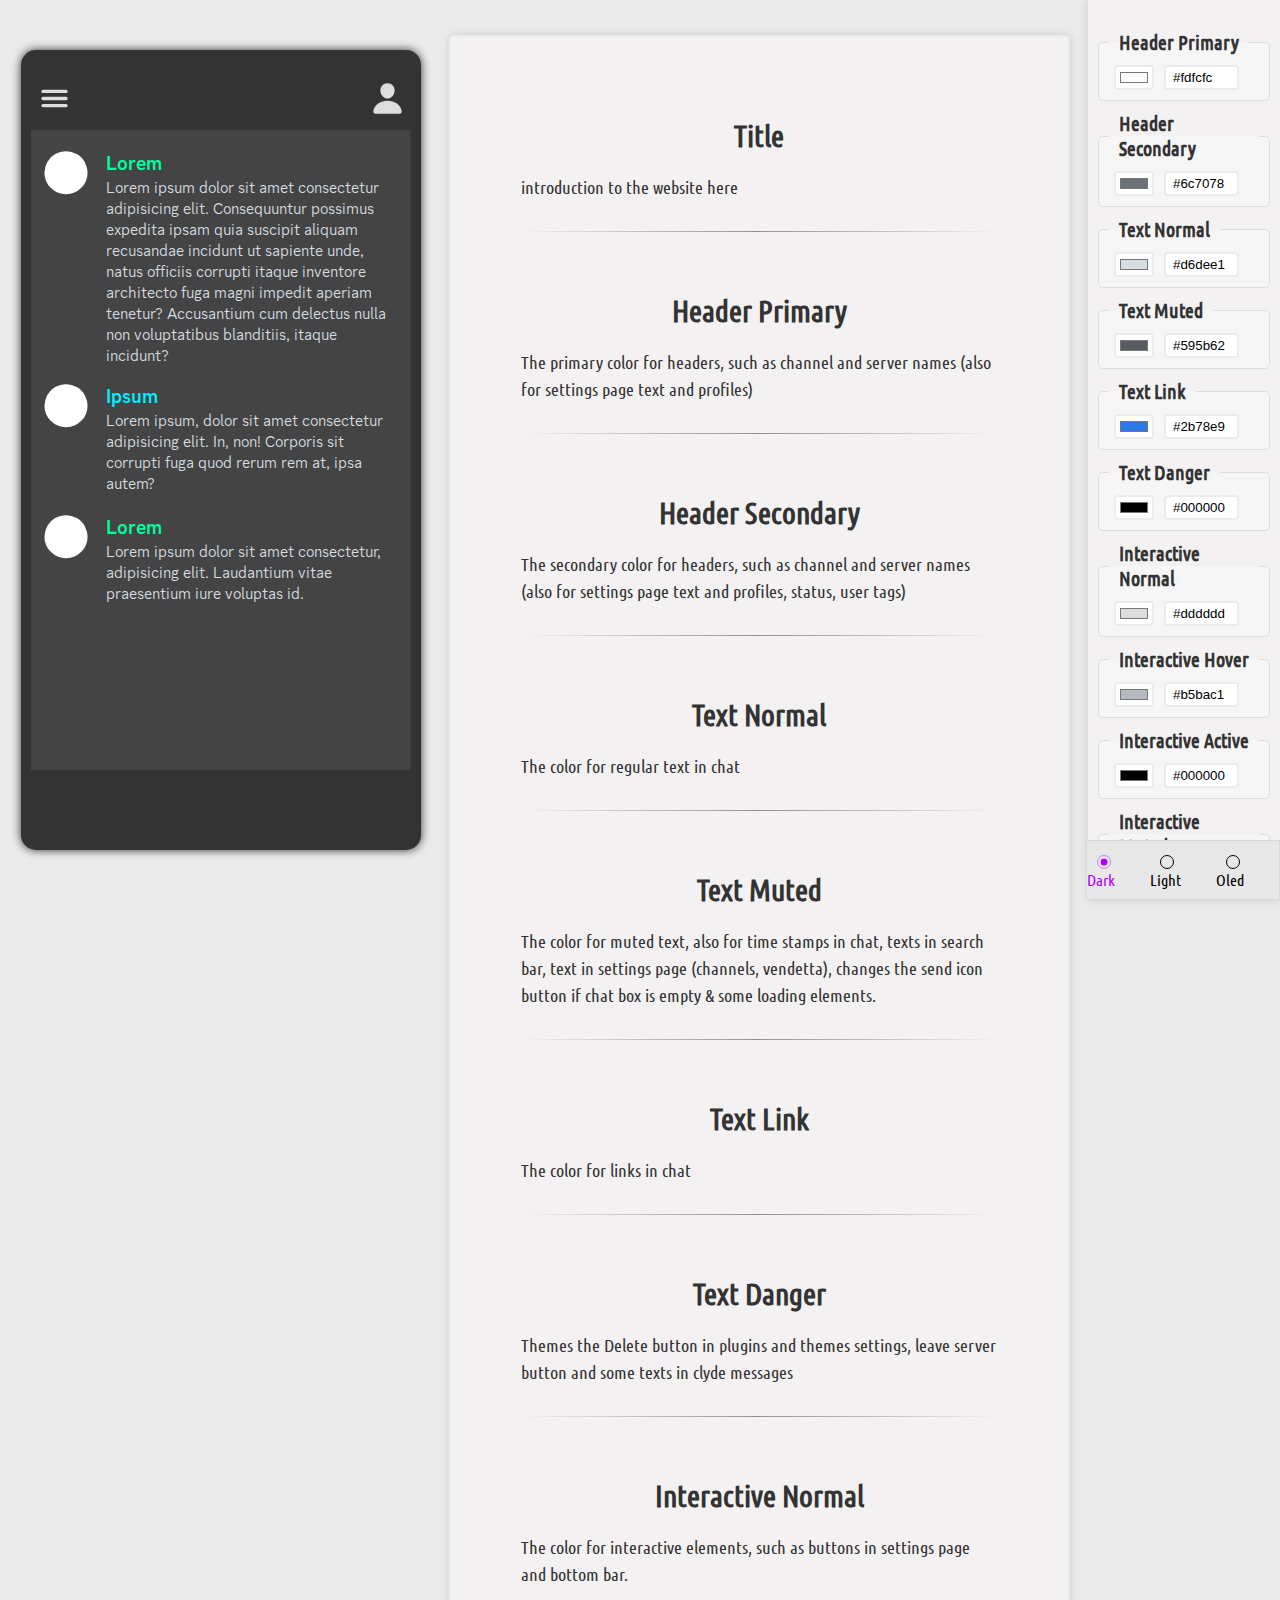
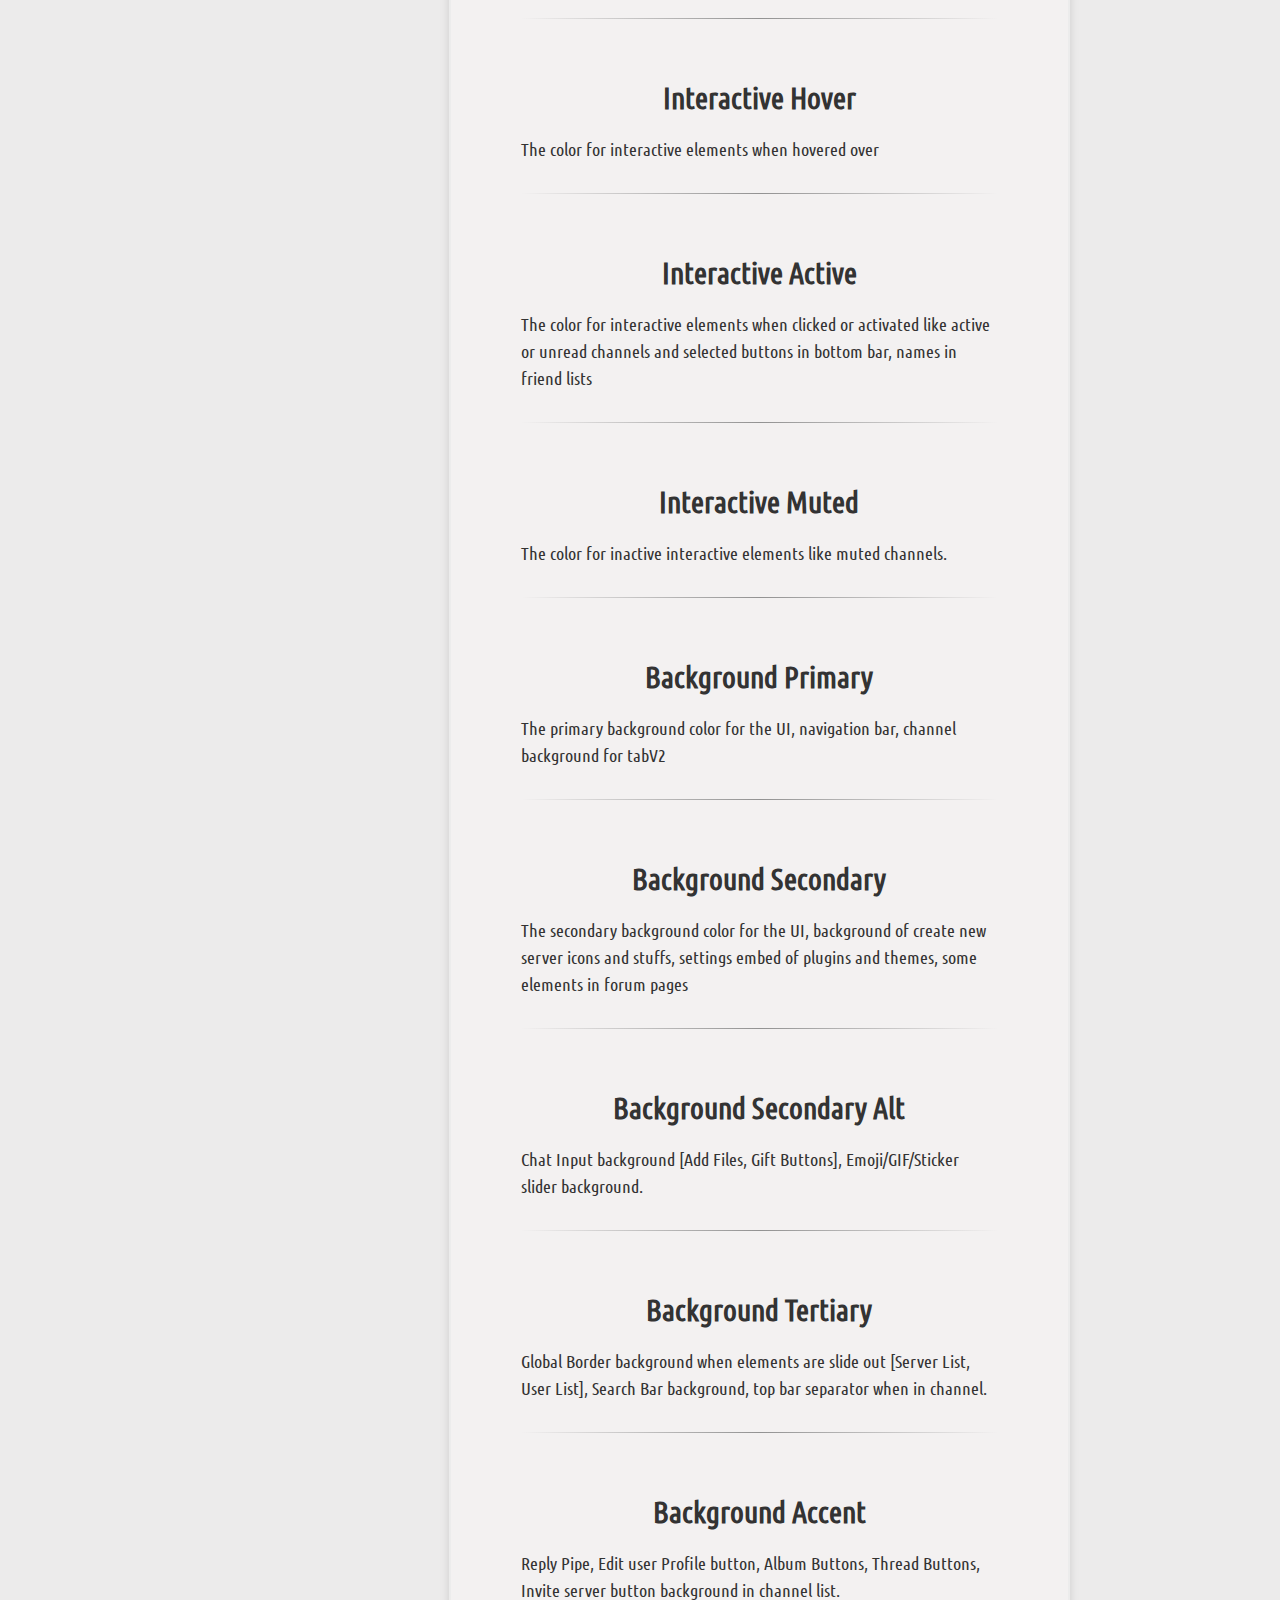
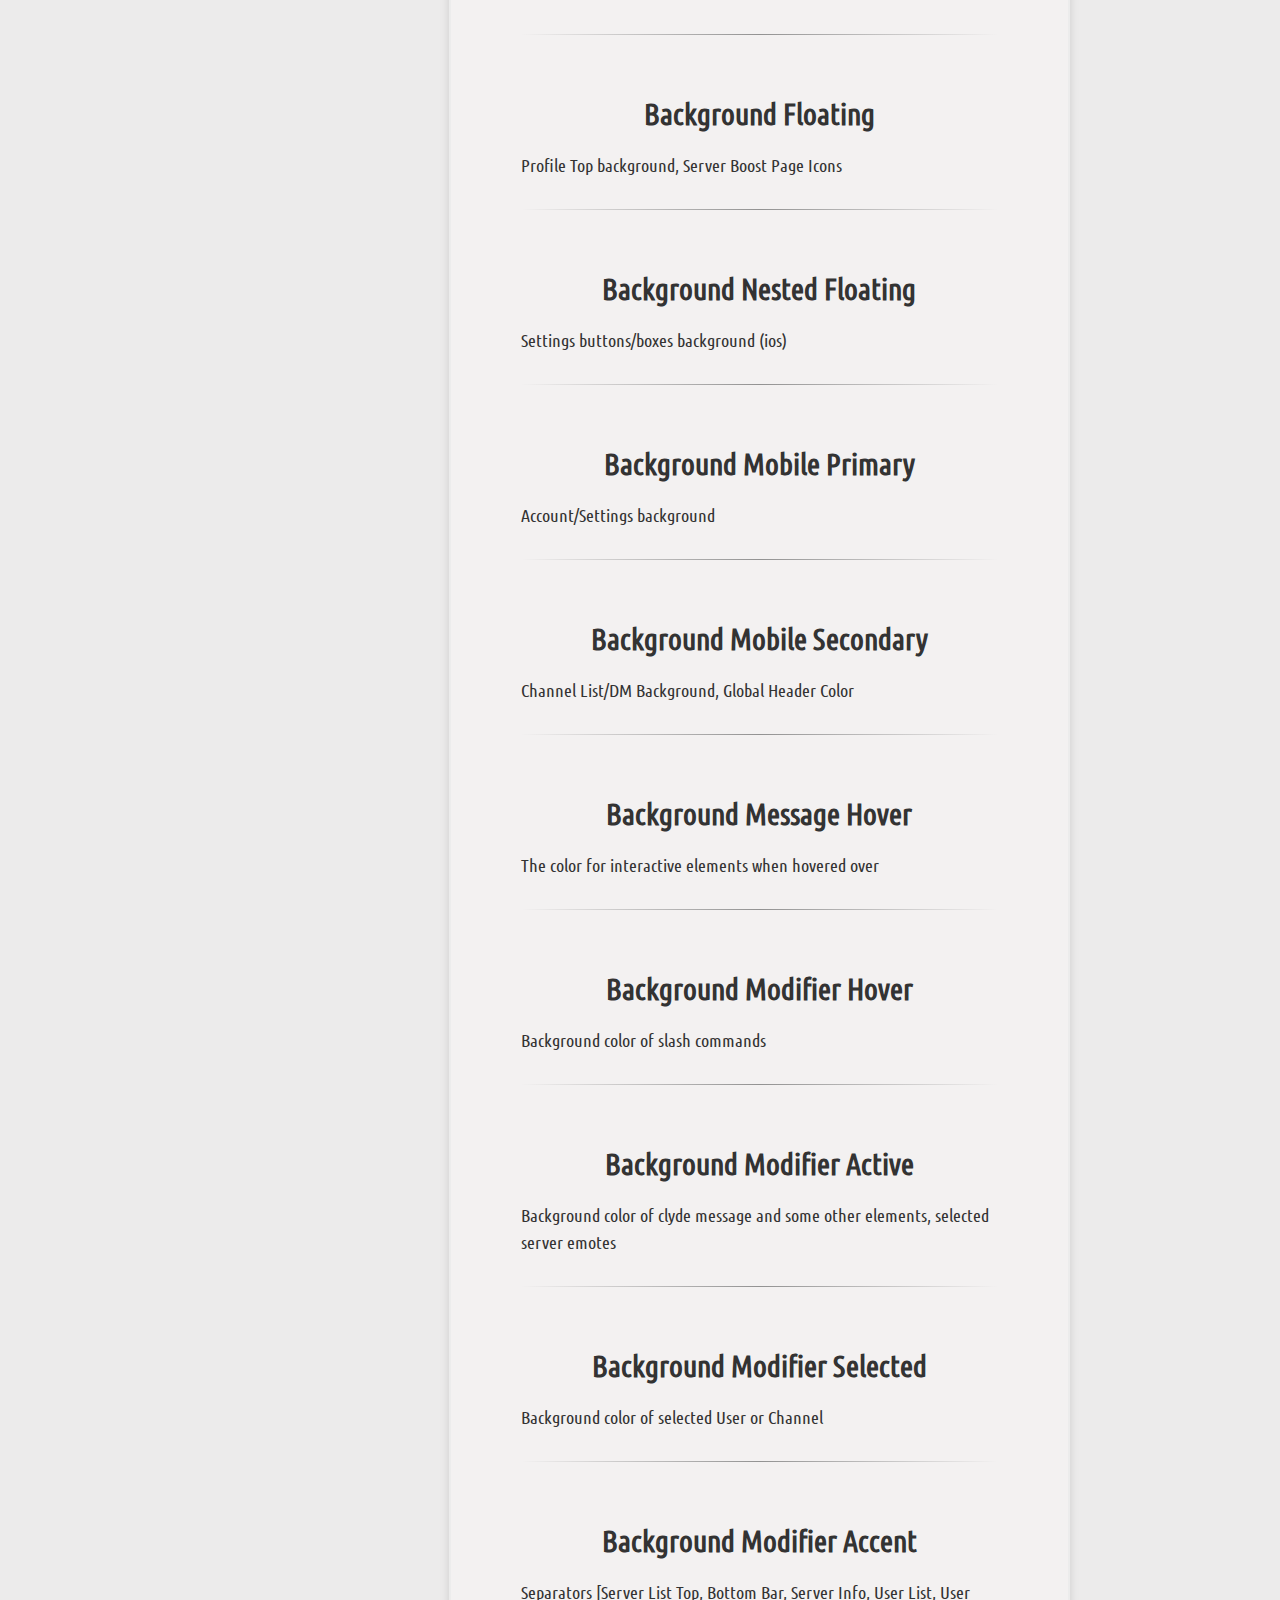
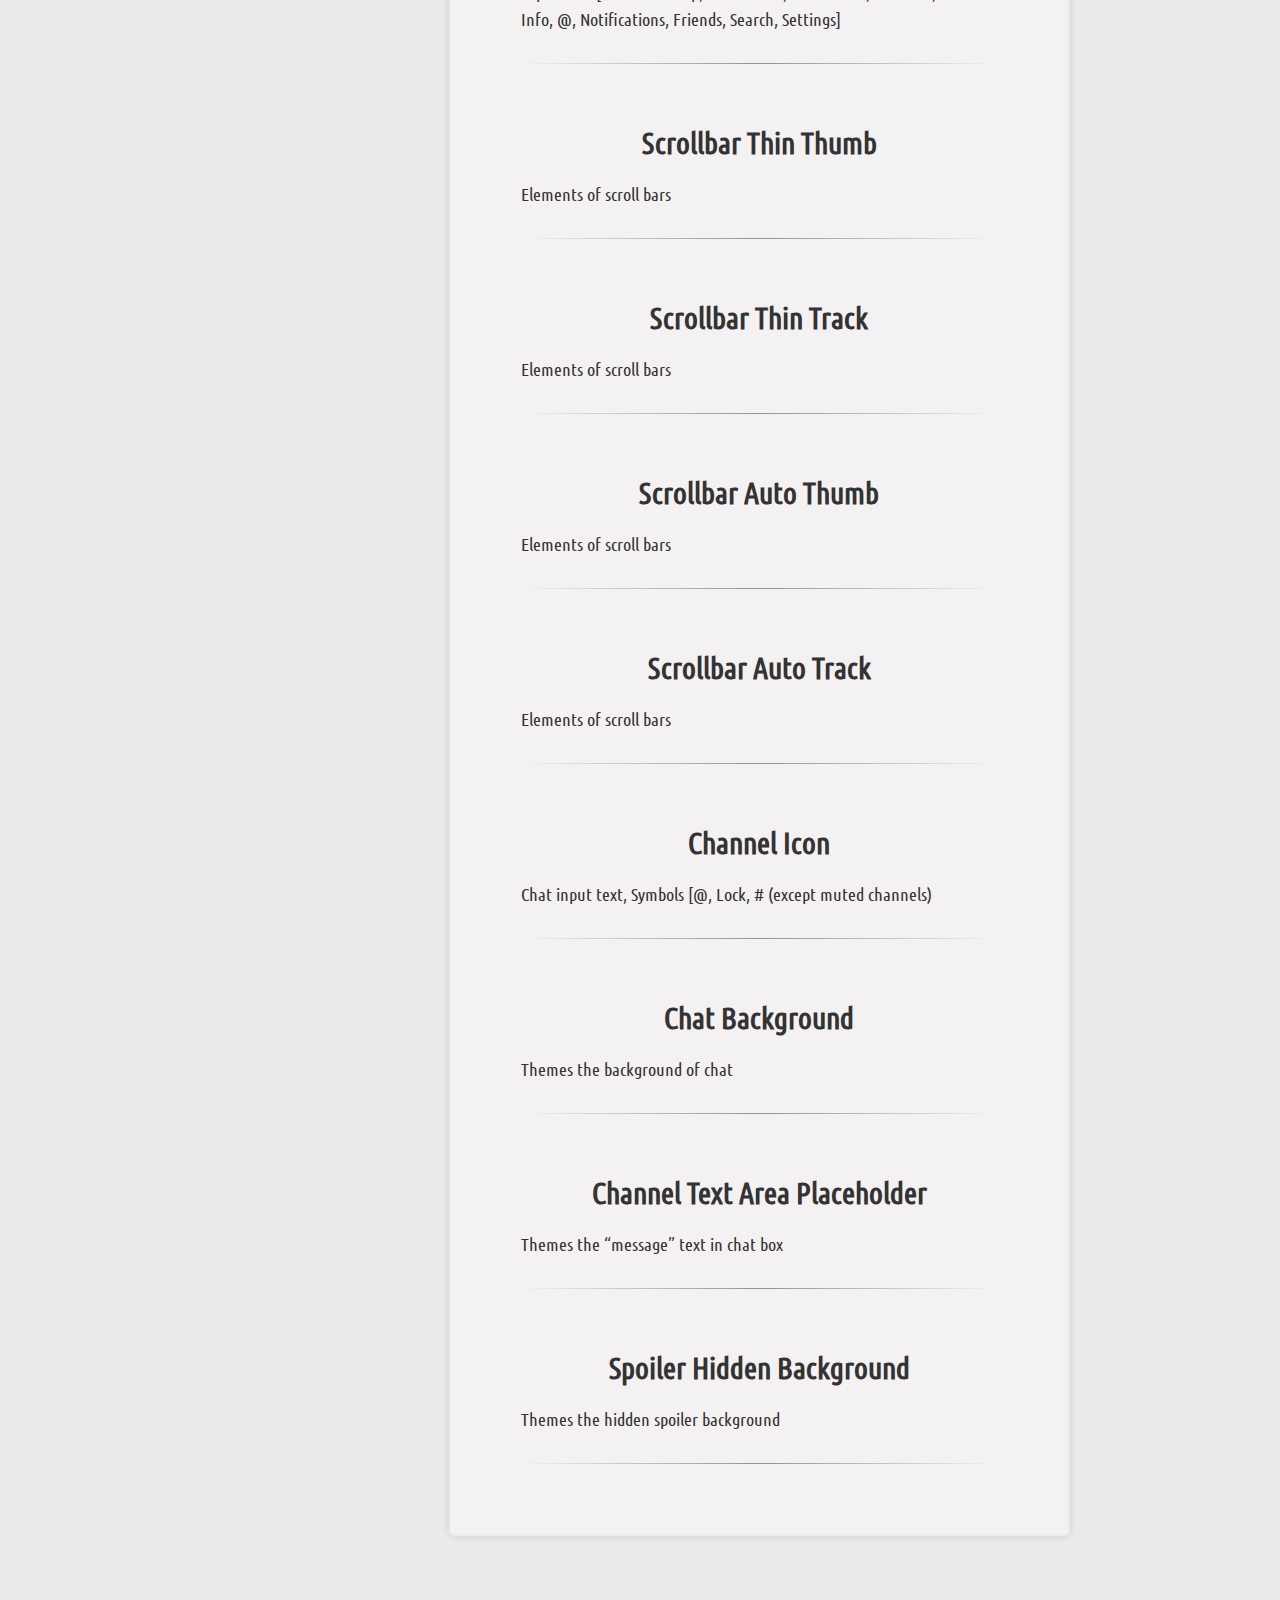
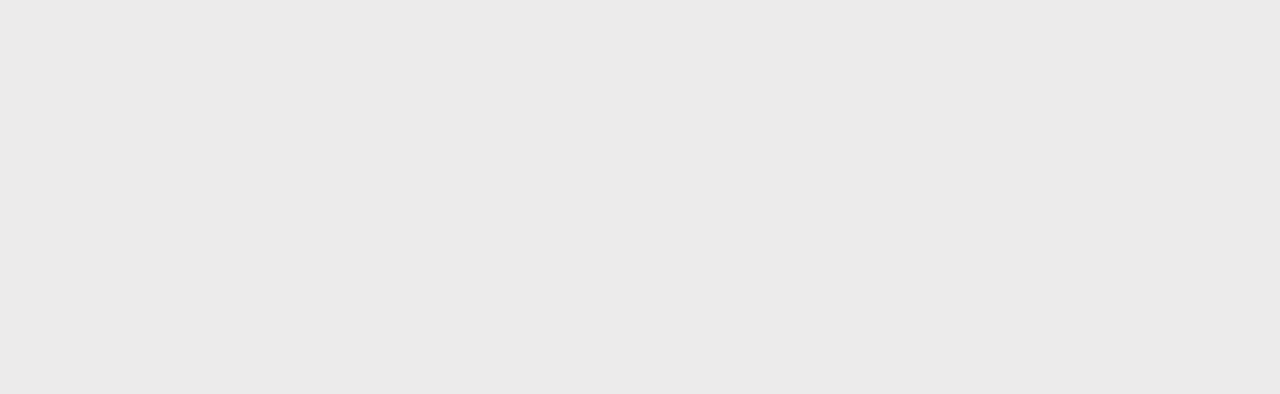
==== commit 1a8a4494: "Fixes for Pages, preview improvements" ====
--- a/web/index.html
+++ b/web/index.html
@@ -5,9 +5,9 @@
     <meta name="viewport" content="width=device-width, initial-scale=1.0">
     <title>UI TEST</title>
 
-    <link rel="stylesheet" href="css/style.css">
-
-    <script src="js/code.js"></script>
+    <link rel="stylesheet" href="style.css" type="text/css">
+
+    <script src="code.js"></script>
 </head>
 <body>
     <nav id="sidebar" ondrop="dropHandler(event);" ondragover="dragOverHandler(event);" ondragleave="dragLeaveHandler(event)">
@@ -105,6 +105,12 @@
             <legend onclick="goto('description BACKGROUND_FLOATING')">Background Floating</legend>
             <input type="color" class="BACKGROUND_FLOATING">
             <input type="text" class="BACKGROUND_FLOATING" value="#aaeeff">
+        </fieldset>
+
+        <fieldset>
+            <legend onclick="goto('description BACKGROUND_NESTED_FLOATING')">Background Nested Floating</legend>
+            <input type="color" class="BACKGROUND_NESTED_FLOATING">
+            <input type="text" class="BACKGROUND_NESTED_FLOATING" value="#aaeeff">
         </fieldset>
 
         <fieldset>
@@ -220,13 +226,23 @@
     <div id="prev">
         <div id="left">
             <div>
-
+                
             </div>
 
             <div id="channels">
-                <h1>AAAAAA</h1>
-
-                <h2>BBBBBBB</h2>
+                <img src="/web/images/background.jpg" alt="server banner">
+                <h1>Server Name <svg xmlns="http://www.w3.org/2000/svg" xmlns:xlink="http://www.w3.org/1999/xlink" version="1.1" id="Capa_1" x="0px" y="0px" viewBox="0 0 512 512" style="enable-background:new 0 0 512 512;" xml:space="preserve" width="512" height="512">
+                    <g>
+                        <circle cx="458.667" cy="256" r="53.333"/>
+                        <circle cx="256" cy="256" r="53.333"/>
+                        <circle cx="53.333" cy="256" r="53.333"/>
+                    </g>
+                </svg>
+            </h1>
+
+
+                <h2><svg xmlns="http://www.w3.org/2000/svg" id="Outline" viewBox="0 0 24 24" width="512" height="512"><path d="M18.71,8.21a1,1,0,0,0-1.42,0l-4.58,4.58a1,1,0,0,1-1.42,0L6.71,8.21a1,1,0,0,0-1.42,0,1,1,0,0,0,0,1.41l4.59,4.59a3,3,0,0,0,4.24,0l4.59-4.59A1,1,0,0,0,18.71,8.21Z"/></svg>
+                    BBBBBBB</h2>
                 <p><b>#</b>aaaaa</p>
                 <p><b>#</b>aaaaaaaa</p>
                 <p><b>#</b>aaaa</p>
@@ -249,9 +265,9 @@
                 <button id="leftButton">
                     <svg height="512" viewBox="0 0 512 512" width="512" xmlns="http://www.w3.org/2000/svg">
                         <title/>
-                        <line style="fill:none;stroke:#000;stroke-linecap:round;stroke-miterlimit:10;stroke-width:48px" x1="88" x2="424" y1="152" y2="152" class="preview HEADER_PRIMARY"/>
-                        <line style="fill:none;stroke:#000;stroke-linecap:round;stroke-miterlimit:10;stroke-width:48px" x1="88" x2="424" y1="256" y2="256" class="preview HEADER_PRIMARY"/>
-                        <line style="fill:none;stroke:#000;stroke-linecap:round;stroke-miterlimit:10;stroke-width:48px" x1="88" x2="424" y1="360" y2="360" class="preview HEADER_PRIMARY"/>
+                        <line style="fill:none;stroke-linecap:round;stroke-miterlimit:10;stroke-width:48px" x1="88" x2="424" y1="152" y2="152"/>
+                        <line style="fill:none;stroke-linecap:round;stroke-miterlimit:10;stroke-width:48px" x1="88" x2="424" y1="256" y2="256"/>
+                        <line style="fill:none;stroke-linecap:round;stroke-miterlimit:10;stroke-width:48px" x1="88" x2="424" y1="360" y2="360"/>
                 </svg></button>
         
                 <button id="rightButton">
@@ -290,162 +306,167 @@
     <article>
         <section id="introduction">
             <h2>Title</h2>
-            <p>Lorem ipsum dolor sit amet.</p>
+            <p>introduction to the website here</p>
         </section><hr>
 
         <section id="description HEADER_PRIMARY">
             <h2>Header Primary</h2>
-            <p>Lorem ipsum dolor, sit amet consectetur adipisicing elit. Modi earum autem enim reiciendis veniam. Alias.</p>
+            <p>The primary color for headers, such as channel and server names (also for settings page text and profiles)</p>
         </section><hr>
 
         <section id="description HEADER_SECONDARY">
             <h2>Header Secondary</h2>
-            <p>Lorem ipsum dolor, sit amet consectetur adipisicing elit. Ratione, cum nihil? Exercitationem, id animi iusto, consequuntur, nulla quod vitae veritatis voluptatum necessitatibus fugiat porro dolor laborum ducimus minus molestias adipisci. Fugit similique fuga architecto quaerat?</p>
+            <p>The secondary color for headers, such as channel and server names (also for settings page text and profiles, status, user tags)</p>
         </section><hr>
 
         <section id="description TEXT_NORMAL">
             <h2>Text Normal</h2>
-            <p>Lorem ipsum dolor sit amet consectetur adipisicing elit. Quisquam, voluptatum.</p>
+            <p>The color for regular text in chat</p>
         </section><hr>
 
         <section id="description TEXT_MUTED">
             <h2>Text Muted</h2>
-            <p>Lorem ipsum dolor sit amet consectetur adipisicing elit. Quisquam, voluptatum.</p>
+            <p>The color for muted text, also for time stamps in chat, texts in search bar, text in settings page (channels, vendetta), changes the send icon button if chat box is empty & some loading elements.</p>
         </section><hr>
 
         <section id="description TEXT_LINK">
             <h2>Text Link</h2>
-            <p>Lorem ipsum dolor sit amet consectetur adipisicing elit. Quisquam, voluptatum.</p>
+            <p>The color for links in chat</p>
         </section><hr>
 
         <section id="description TEXT_DANGER">
             <h2>Text Danger</h2>
-            <p>Lorem ipsum dolor sit amet consectetur adipisicing elit. Quisquam, voluptatum.</p>
+            <p>Themes the Delete button in plugins and themes settings, leave server button and some texts in clyde messages</p>
         </section><hr>
 
         <section id="description INTERACTIVE_NORMAL">
             <h2>Interactive Normal</h2>
-            <p>Lorem ipsum dolor sit amet consectetur adipisicing elit. Quisquam, voluptatum.</p>
+            <p>The color for interactive elements, such as buttons in settings page and bottom bar.</p>
         </section><hr>
 
         <section id="description INTERACTIVE_HOVER">
             <h2>Interactive Hover</h2>
-            <p>Lorem ipsum dolor sit amet consectetur adipisicing elit. Quisquam, voluptatum.</p>
+            <p>The color for interactive elements when hovered over</p>
         </section><hr>
 
         <section id="description INTERACTIVE_ACTIVE">
             <h2>Interactive Active</h2>
-            <p>Lorem ipsum dolor sit amet consectetur adipisicing elit. Quisquam, voluptatum.</p>
+            <p>The color for interactive elements when clicked or activated like active or unread channels and selected buttons in bottom bar, names in friend lists</p>
         </section><hr>
 
         <section id="description INTERACTIVE_MUTED">
             <h2>Interactive Muted</h2>
-            <p>Lorem ipsum dolor sit amet consectetur adipisicing elit. Quisquam, voluptatum.</p>
+            <p>The color for inactive interactive elements like muted channels.</p>
         </section><hr>
 
         <section id="description BACKGROUND_PRIMARY">
             <h2>Background Primary</h2>
-            <p>Lorem ipsum dolor sit amet consectetur adipisicing elit. Quisquam, voluptatum.</p>
+            <p>The primary background color for the UI, navigation bar, channel background for tabV2</p>
         </section><hr>
 
         <section id="description BACKGROUND_SECONDARY">
             <h2>Background Secondary</h2>
-            <p>Lorem ipsum dolor sit amet consectetur adipisicing elit. Quisquam, voluptatum.</p>
+            <p>The secondary background color for the UI, background of create new server icons and stuffs, settings embed of plugins and themes, some elements in forum pages</p>
         </section><hr>
 
         <section id="description BACKGROUND_SECONDARY_ALT">
             <h2>Background Secondary Alt</h2>
-            <p>Lorem ipsum dolor sit amet consectetur adipisicing elit. Quisquam, voluptatum.</p>
+            <p>Chat Input background [Add Files, Gift Buttons], Emoji/GIF/Sticker slider background.</p>
         </section><hr>
 
         <section id="description BACKGROUND_TERTIARY">
             <h2>Background Tertiary</h2>
-            <p>Lorem ipsum dolor sit amet consectetur adipisicing elit. Quisquam, voluptatum.</p>
+            <p>Global Border background when elements are slide out [Server List, User List], Search Bar background, top bar separator when in channel.</p>
         </section><hr>
 
         <section id="description BACKGROUND_ACCENT">
             <h2>Background Accent</h2>
-            <p>Lorem ipsum dolor sit amet consectetur adipisicing elit. Quisquam, voluptatum.</p>
+            <p>Reply Pipe, Edit user Profile button, Album Buttons, Thread Buttons, Invite server button background in channel list.</p>
         </section><hr>
 
         <section id="description BACKGROUND_FLOATING">
             <h2>Background Floating</h2>
-            <p>Lorem ipsum dolor sit amet consectetur adipisicing elit. Quisquam, voluptatum.</p>
+            <p>Profile Top background, Server Boost Page Icons</p>
+        </section><hr>
+
+        <section id="description BACKGROUND_NESTED_FLOATING">
+            <h2>Background Nested Floating</h2>
+            <p>Settings buttons/boxes background (ios)</p>
         </section><hr>
 
         <section id="description BACKGROUND_MOBILE_PRIMARY">
             <h2>Background Mobile Primary</h2>
-            <p>Lorem ipsum dolor sit amet consectetur adipisicing elit. Quisquam, voluptatum.</p>
+            <p>Account/Settings background</p>
         </section><hr>
 
         <section id="description BACKGROUND_MOBILE_SECONDARY">
             <h2>Background Mobile Secondary</h2>
-            <p>Lorem ipsum dolor sit amet consectetur adipisicing elit. Quisquam, voluptatum.</p>
+            <p>Channel List/DM Background, Global Header Color</p>
         </section><hr>
 
         <section id="description BACKGROUND_MESSAGE_HOVER">
             <h2>Background Message Hover</h2>
-            <p>Lorem ipsum dolor sit amet consectetur adipisicing elit. Quisquam, voluptatum.</p>
+            <p>The color for interactive elements when hovered over</p>
         </section><hr>
 
         <section id="description BACKGROUND_MODIFIER_HOVER">
             <h2>Background Modifier Hover</h2>
-            <p>Lorem ipsum dolor sit amet consectetur adipisicing elit. Quisquam, voluptatum.</p>
+            <p>Background color of slash commands</p>
         </section><hr>
 
         <section id="description BACKGROUND_MODIFIER_ACTIVE">
             <h2>Background Modifier Active</h2>
-            <p>Lorem ipsum dolor sit amet consectetur adipisicing elit. Quisquam, voluptatum.</p>
+            <p>Background color of clyde message and some other elements, selected server emotes</p>
         </section><hr>
 
         <section id="description BACKGROUND_MODIFIER_SELECTED">
             <h2>Background Modifier Selected</h2>
-            <p>Lorem ipsum dolor sit amet consectetur adipisicing elit. Quisquam, voluptatum.</p>
+            <p>Background color of selected User or Channel</p>
         </section><hr>
 
         <section id="description BACKGROUND_MODIFIER_ACCENT">
             <h2>Background Modifier Accent</h2>
-            <p>Lorem ipsum dolor sit amet consectetur adipisicing elit. Quisquam, voluptatum.</p>
+            <p>Separators [Server List Top, Bottom Bar, Server Info, User List, User Info, @, Notifications, Friends, Search, Settings]</p>
         </section><hr>
 
         <section id="description SCROLLBAR_THIN_THUMB">
             <h2>Scrollbar Thin Thumb</h2>
-            <p>Lorem ipsum dolor sit amet consectetur adipisicing elit. Quisquam, voluptatum.</p>
+            <p>Elements of scroll bars</p>
         </section><hr>
 
         <section id="description SCROLLBAR_THIN_TRACK">
             <h2>Scrollbar Thin Track</h2>
-            <p>Lorem ipsum dolor sit amet consectetur adipisicing elit. Quisquam, voluptatum.</p>
+            <p>Elements of scroll bars</p>
         </section><hr>
 
         <section id="description SCROLLBAR_AUTO_THUMB">
             <h2>Scrollbar Auto Thumb</h2>
-            <p>Lorem ipsum dolor sit amet consectetur adipisicing elit. Quisquam, voluptatum.</p>
+            <p>Elements of scroll bars</p>
         </section><hr>
 
         <section id="description SCROLLBAR_AUTO_TRACK">
             <h2>Scrollbar Auto Track</h2>
-            <p>Lorem ipsum dolor sit amet consectetur adipisicing elit. Quisquam, voluptatum.</p>
+            <p>Elements of scroll bars</p>
         </section><hr>
 
         <section id="description CHANNEL_ICON">
             <h2>Channel Icon</h2>
-            <p>Lorem ipsum dolor sit amet consectetur adipisicing elit. Quisquam, voluptatum.</p>
+            <p>Chat input text, Symbols [@, Lock, # (except muted channels)</p>
         </section><hr>
 
         <section id="description CHAT_BACKGROUND">
             <h2>Chat Background</h2>
-            <p>Lorem ipsum dolor sit amet consectetur adipisicing elit. Quisquam, voluptatum.</p>
+            <p>Themes the background of chat</p>
         </section><hr>
 
         <section id="description CHANNEL_TEXT_AREA_PLACEHOLDER">
             <h2>Channel Text Area Placeholder</h2>
-            <p>Lorem ipsum dolor sit amet consectetur adipisicing elit. Quisquam, voluptatum.</p>
+            <p>Themes the “message” text in chat box</p>
         </section><hr>
 
         <section id="description SPOILER_HIDDEN_BACKGROUND">
             <h2>Spoiler Hidden Background</h2>
-            <p>Lorem ipsum dolor sit amet consectetur adipisicing elit. Quisquam, voluptatum.</p>
+            <p>Themes the hidden spoiler background</p>
         </section><hr>
     </article>
 
@@ -465,7 +486,7 @@
 
         <div id="buttons">
             <button id="github" onclick="window.open('https://www.github.com/CypiPro/Vendetta-Theme-Creator')"><img src="/web/images/GitHub.png" alt=""></button>
-            <button id="discord" onclick="window.open('https://discord.com/')"><img src="/web/images/Discord.png" alt="Discord"></button>
+            <button id="discord" onclick="window.open('https://discord.gg/QM5bS7Fw8c')"><img src="/web/images/Discord.png" alt="Discord"></button>
         </div>
     </div>
 
--- a/web/style.css
+++ b/web/style.css
@@ -0,0 +1,731 @@
+/* Fonts */
+    /* kalam */
+@font-face{
+    font-family: "kalam";
+    src: url(/web/fonts/Kalam-Regular.ttf) format("truetype");
+}
+
+@font-face {
+    font-family: "kalam-bold";
+    src: url(/web/fonts/Kalam-Bold.ttf) format("truetype");
+}
+
+@font-face {
+    font-family: "kalam-light";
+    src: url(/web/fonts/Kalam-Light.ttf) format("truetype");
+}
+
+@font-face {
+    font-family: "ubuntu-condensed";
+    src: url(/web/fonts/UbuntuCondensed-Regular.ttf) format("truetype");
+}
+
+    /* flow */
+@font-face {
+    font-family: "flow-circular";
+    src: url(/web/fonts/FlowCircular-Regular.ttf) format("truetype");
+}
+
+    /* ggsans */
+@font-face {
+    font-family: "ggsans";
+    src: url(/web/fonts//ggsans-Normal.ttf) format("truetype");
+}
+
+@font-face {
+    font-family: "ggstans-medium";
+    src: url(/web/fonts//ggsans-Medium.ttf) format("truetype");
+}
+
+@font-face {
+    font-family: "ggsans-semibold";
+    src: url(/web/fonts/ggsans-Semibold.ttf) format("truetype");
+}
+
+@font-face {
+    font-family: "ggsans-bold";
+    src: url(/web/fonts//ggsans-Bold.ttf) format("truetype");
+}
+
+@font-face {
+    font-family: "ggsans-extrabold";
+    src: url(/web/fonts/ggsans-ExtraBold.ttf) format("truetype");
+}
+
+@font-face {
+    font-family: "ggsans-italic";
+    src: url(/web/fonts/ggsans-NormalItalic.ttf) format("truetype");
+}
+
+@font-face {
+    font-family: "ggsans-medium-italic";
+    src: url(/web/fonts/ggsans-MediumItalic.ttf) format("truetype");
+}
+
+@font-face {
+    font-family: "ggsans-semibold-italic";
+    src: url(/web/fonts/ggsans-SemiboldItalic.ttf) format("truetype");
+}
+
+@font-face {
+    font-family: "ggsans-bold-italic";
+    src: url(/web/fonts/ggsans-BoldItalic.ttf) format("truetype");
+}
+
+@font-face {
+    font-family: "ggsans-extrabold-italic";
+    src: url(/web/fonts/ggsans-ExtraBoldItalic.ttf) format("truetype");
+}
+/* Fonts END */
+
+/* Variables */
+:root {
+    --HEADER_PRIMARY: #000;
+    --HEADER_SECONDARY: #000;
+
+    --TEXT_NORMAL: #000;
+    --TEXT_MUTED: #000;
+    --TEXT_LINK: #000;
+    
+    --INTERACTIVE_NORMAL: #000;
+    --INTERACTIVE_HOVER: #000;
+    --INTERACTIVE_ACTIVE: #000;
+    --INTERACTIVE_MUTED: #000;
+
+    --BACKGROUND_PRIMARY: #000;
+    --BACKGROUND_SECONDARY: #000;
+    --BACKGROUND_SECONDARY_ALT: #000;
+    --BACKGROUND_TERTIARY: #000;
+    --BACKGROUND_ACCENT: #000;
+    --BACKGROUND_FLOATING: #000;
+
+    --BACKGROUND_MOBILE_PRIMARY: #000;
+    --BACKGROUND_MOBILE_SECONDARY: #000;
+
+    --BACKGROUND_MESSAGE_HOVER: #000;
+
+    --BACKGROUND_MODIFIER_HOVER: #000;
+    --BACKGROUND_MODIFIER_ACTIVE: #000;
+    --BACKGROUND_MODIFIER_SELECTED: #000;
+    --BACKGROUND_MODIFIER_ACCENT: #000;
+
+    --SCROLLBAR_THIN_THUMB: #000;
+    --SCROLLBAR_THIN_TRACK: #000;
+    --SCROLLBAR_AUTO_THUMB: #000;
+    --SCROLLBAR_AUTO_TRACK: #000;
+
+    --CHANNEL_ICON: #000;
+    --CHAT_BACKGROUND: #000;
+    --CHANNEL_TEXT_AREA_PLACEHOLDER: #000;
+    --TEXT_DANGER: #000;
+    --SPOILER_HIDDEN_BACKGROUND: #000;
+
+
+}
+/* Variables END */
+
+/* Misc */
+html {
+    scroll-behavior: smooth;
+}
+
+::-webkit-scrollbar {
+    width: 10px;
+}
+
+::-webkit-scrollbar-track {
+    background: #f3f1f1;
+    border: solid 3px #f3f1f1;
+}
+
+::-webkit-scrollbar-thumb {
+    background: #888;
+    border-radius: 20px;
+    box-shadow: inset 0 10px 5px rgba(255, 255, 255, 0.2);
+    border: solid 3px #f3f1f1;
+}
+
+::-webkit-scrollbar-thumb:hover {
+    background: #747474;
+}
+
+
+[data-tooltip] {
+    position: relative;
+}
+
+[data-tooltip]:before {
+    content: attr(data-tooltip);
+    position: absolute;
+    bottom: -20px;
+    left: 50%;
+    transform: translateX(-50%);
+    padding: 5px 10px;
+    background: #333;
+    color: #fff;
+    font-size: 14px;
+    border-radius: 5px;
+    opacity: 0;
+    pointer-events: none;
+    transition: 0.3s ease-in-out;
+    font-family: "ubuntu-condensed";
+}
+
+[data-tooltip]:hover::before {
+    opacity: 1;
+}
+
+body {
+    background-color: #ecebeb;
+}
+/* Misc END */
+
+
+/* Sidebar */
+#sidebar {
+    position: fixed;
+    top: 0;
+    right: 0;
+    bottom: 0;
+    width: 15%;
+    background: #f3f1f1;
+    box-shadow: 0 0 10px rgba(0, 0, 0, 0.13);
+    transition: background-color 0.3s ease;
+
+    padding: 20px 0 60px 0;
+
+    overflow-y: scroll;
+}
+
+#export {
+    background-color: #cecece;
+    color: #2b2b2b;
+    border: 1px solid #b9b9b9;
+    border-radius: 5px;
+    padding: 5px 30%;
+    font-size: 16px;
+    font-family: "ubuntu-condensed";
+    cursor: pointer;
+    transition: background-color 0.3s ease;
+    position: absolute;
+    right: 10px;
+}
+
+button:hover {
+    background-color: #b9b9b9;
+}
+
+fieldset {
+    border: 1px solid #ddd;
+    padding: 10px;
+    margin: 10px;
+
+    background-color: #f7f6f6;
+    border-radius: 5px;
+
+    display: flex;
+    align-items: center;
+}
+
+fieldset input[type=text] {
+    width: 75px;
+    height: 25px;
+    padding: 0px 7px;
+    box-sizing: border-box;
+    border: 2px solid #ececec;
+    border-radius: 4px;
+
+    margin: 0 5px;
+}
+
+fieldset input[type=text]:focus {
+    outline: none;
+    border-color: #c7c7c7;
+}
+
+fieldset input[type=color] {
+    width: 40px;
+    height: 25px;
+    box-sizing: border-box;
+    border: 2px solid #ececec;
+    background-color: #fff;
+    border-radius: 4px;
+
+    margin: 0 5px;
+    cursor: pointer;
+}
+
+fieldset input[type=color]:focus {
+    outline: none;
+    border-color: #c7c7c7;
+
+}
+
+
+legend {
+    padding: 0 10px;
+    font-weight: bold;
+    font-size: 20px;
+    color: #333;
+    
+    font-family: "ubuntu-condensed";
+    cursor: pointer;
+
+    transition: color 0.3s ease-in-out;
+}
+
+legend:hover {
+    color: #727272;
+
+}
+
+#variant {
+    position: fixed;
+    bottom: 0;
+    right: 0;
+
+    width: 15%;
+
+    padding: 10px 0;
+    background-color: #e9e8e8;
+    border: 1px solid #d9d9d9;
+
+    font-family: "ubuntu-condensed";
+
+    display: flex;
+    justify-content: space-around;
+}
+
+input[type=radio] {
+    margin: 0 10px;
+    cursor: pointer;
+
+    -webkit-appearance: none;
+    appearance: none;
+    font: inherit;
+    color: currentColor;
+    width: 14px;
+    height: 14px;
+    border: 1px solid currentColor;
+    border-radius: 50%;
+
+    place-content: center;
+    display: inline-grid;
+}
+
+input[type="radio"]::before {
+    content: "";
+    width: 10px;
+    height: 10px;
+    border-radius: 50%;
+    transform: scale(0);
+    transition: 120ms transform ease-in-out;
+    box-shadow: inset 1em 1em #ae00ff;
+}
+  
+input[type="radio"]:checked::before {
+    transform: scale(0.7);
+}
+
+input[type=radio]:checked{
+    border-color: #d67eff;
+
+}
+
+#variant input[type=radio]:checked+span {
+    color: #ae00ff;
+}
+/* Sidebar END */
+
+
+/* Text content (center page) */
+article {
+    background-color: #f3f1f1;
+    border: 2px solid #ececec;
+    border-radius: 5px;
+    box-shadow: 0 0 10px rgba(0, 0, 0, 0.13);
+    
+    padding: 40px;
+
+    font-family: "ubuntu-condensed";
+
+    flex: 1;
+    margin: 3vh 16% 450px 49vh; 
+}
+
+body {
+    display: flex;
+}
+
+hr {
+    border: 0;
+    height: 1px;
+    background: #333;
+    background-image: linear-gradient(to right, #f3f1f1, #929292, #f3f1f1);
+    margin: 30px;
+}
+
+article p {
+    font-size: 18px;
+    line-height: 1.5;
+    color: #333;
+    margin: 0 30px;
+}
+
+article h2 {
+    font-size: 30px;
+    color: #333;
+    margin: 10px;
+    padding: 30px 0 10px 0;
+
+    text-align: center;
+}
+/* Text content (center page) END*/
+
+
+/* Theme preview */
+#prev {
+    margin: 0 2% 0 1%;
+    width: 400px;
+    height: 800px;
+
+    position: fixed;
+    top: 50%;
+
+    background-color: #333;
+    border-radius: 15px;
+
+    transform: translateY(-50%);
+
+    box-shadow: #000000cc 0px 0px 10px 0px;
+}
+
+#left, #middle, #right, #background {
+    position: fixed;
+
+    top: 50%;
+    left: 50%;
+
+    transform: translate(-50%, -50%);
+
+    background-color: #bdbdbd;
+    width: 95%;
+    height: 95%;
+
+    border-radius: 5px;
+
+    clip-path: polygon(0 0, 100% 0, 100% 100%, 0 100%);
+    transition: transform 0.3s ease-in-out, clip-path 0.3s ease-in-out;
+}
+
+#background {
+    background-color: var(--BACKGROUND_TERTIARY);
+    z-index: -1;
+}
+
+#middle {
+    z-index: 1;
+    background-color: var(--CHAT_BACKGROUND);
+}
+
+#left {
+    width: 79%;
+    margin-left: -33px;
+    background-color: var(--BACKGROUND_TERTIARY);
+}
+
+#right {
+    width: 79%;
+    margin-left: 33px;
+    background-color: var(--BACKGROUND_MODIFIER_ACCENT);
+
+}
+
+#topbar {
+    position: fixed;
+    top: 0;
+    left: 0;
+    right: 0;
+    height: 60px;
+
+    background-color: var(--BACKGROUND_MODIFIER_ACCENT);
+    border-radius: 5px 5px 0 0;
+    z-index: 2;
+
+    display: flex;
+    justify-content: space-between;
+    align-items: center;
+}
+
+#bottombar {
+    position: fixed;
+    bottom: 0;
+    left: 0;
+    right: 0;
+    height: 60px;
+
+    background-color: var(--BACKGROUND_MODIFIER_ACCENT);
+    border-radius: 0 0 5px 5px;
+    z-index: 2;
+}
+
+#topbar button, #bottombar button {
+    background-color: transparent;
+    border: none;
+    outline: none;
+    cursor: pointer;
+}
+
+#topbar svg, #bottombar svg {
+    width: 35px;
+    height: 35px;
+    stroke: var(--INTERACTIVE_NORMAL);
+    fill: var(--INTERACTIVE_NORMAL);
+    transition: all 0.15s ease-in-out;
+}
+
+#topbar svg:hover, #bottombar svg:hover {
+    stroke: var(--INTERACTIVE_HOVER);
+    fill: var(--INTERACTIVE_HOVER);
+}
+
+#chat {
+    margin: 80px 15px;
+}
+
+#chat h1, #chat h2{
+    font-family: "ggsans-semibold";
+    margin-left: 60px;
+}
+
+#chat p {
+    font-family: "ggsans";
+    margin-left: 60px;
+    color: var(--TEXT_NORMAL);
+}
+
+#chat h1 {
+    font-size: 20px;
+    color: #00ff9d;
+    margin-bottom: -15px;
+    margin-top: 20px;
+}
+
+#chat h2 {
+    font-size: 20px;
+    color: #00eeff;
+    margin-bottom: -15px;
+}
+
+#chat b {
+    font-family: "flow-circular";
+    font-size: 100px;
+    margin-left: -10px;
+    margin-top: -60px;
+    position: absolute;
+    color: #ffffff;
+}
+
+#channels {
+    height: 100%;
+    width: 225px;
+    position: fixed;
+    right: 0;
+    border-radius: 5px;
+    background-color: var(--BACKGROUND_MOBILE_SECONDARY);
+    padding: 0 0 0 30px;
+}
+
+#channels h1 {
+    font-family: "ggsans-semibold";
+    font-size: 18px;
+    margin-top: -130px;
+    margin-bottom: 110px;
+    color: var(--HEADER_PRIMARY);
+}
+
+#channels h2 {
+    font-family: "ggsans-bold";
+    font-size: 16px;
+    margin-top: 20px;
+    margin-bottom: 15px;
+}
+
+#channels p {
+    font-family: "ggsans";
+    font-size: 17px;
+    color: #000000;
+    margin-top: -10px;
+}
+
+#channels b {
+    font-family: "ubuntu-condensed";
+    margin-right: 10px;
+    color: var(--CHANNEL_ICON);
+}
+
+#channels img {
+    width: 255px;
+    height: 143px;
+    margin-left: -30px;
+    border-radius: 5px 5px 0 0;
+    object-fit: cover;
+    object-position: center top;
+}
+
+#channels svg {
+    width: 20px;
+    height: 20px;
+    margin: 0 0 0 75px;
+    fill: #fff;
+
+    transform: translateY(5px);
+}
+
+#channels h2 svg {
+    fill: #000;
+    width: 15px;
+    height: 15px;
+    margin: 0 0 2px -15px;
+}
+/* Theme preview END */
+
+
+/* Popup window */
+.popup {
+    display: none;
+    position: fixed;
+    top: 0;
+    left: 0;
+    width: 100%;
+    height: 100%;
+    background-color: rgba(0, 0, 0, 0.5);
+    z-index: 1;
+    font-family: "ubuntu-condensed";
+}
+
+.popup-content {
+    display: flex;
+    flex-direction: column;
+    justify-content: center;
+    align-items: center;
+    position: absolute;
+    top: 50%;
+    left: 50%;
+    transform: translate(-50%, -50%);
+    width: 300px;
+    size-adjust: height;
+    background-color: white;
+    border-radius: 10px;
+    padding: 20px;
+    box-shadow: 0 0 10px rgba(0, 0, 0, 0.5);
+}
+
+.popup-close {
+    position: absolute;
+    top: 10px;
+    right: 10px;
+    font-size: 20px;
+    font-weight: bold;
+    color: gray;
+    cursor: pointer;
+}
+
+.popup button {
+    width: 100px;
+    height: 40px;
+    background-color: #b700ff;
+    border: none;
+    outline: none;
+    border-radius: 5px;
+    font-family: "ubuntu-condensed";
+    font-size: 20px;
+    color: white;
+    cursor: pointer;
+
+    transition: background-color 0.3s ease-in-out;
+}
+
+.popup button:hover {
+    background-color: #a000e6;
+}
+
+.popup input {
+    width: 100%;
+    height: 40px;
+    margin: 10px 0;
+    padding: 0 10px;
+    border: 1px solid #b700ff;
+    border-radius: 5px;
+    outline: none;
+    font-family: "ubuntu-condensed";
+    font-size: 20px;
+    color: #b700ff;
+    text-align: center;
+}
+
+.popup input::placeholder {
+    color: #500070;
+    text-align: center;
+}
+
+#themeDescription {
+    width: 100%;
+    height: 400px;
+    margin: 10px 0;
+    padding: 0 10px;
+    border: 1px solid #b700ff;
+    border-radius: 5px;
+    outline: none;
+    font-family: "ubuntu-condensed";
+    font-size: 17px;
+    color: #680091;
+    text-align: center;
+
+}
+
+#themeDescription::placeholder {
+    color: #500070;
+    text-align: center;
+}
+
+#buttons {
+    display: flex;
+    flex-direction: column;
+    position: absolute;
+    top: 15px;
+    right: 15px;
+}
+
+#discord, #github{
+    margin-top: 10px;
+    width: 60px;
+    height: 60px;
+    border-radius: 10px;
+    cursor: pointer;
+
+    display: flex;
+    justify-content: center;
+    align-items: center;
+}
+
+#discord {
+    background-color: #6400e7;
+}
+
+#discord:hover {
+    background-color: #5000b3;
+}
+
+#github {
+    background-color: #b000e6;
+}
+
+#github:hover {
+    background-color: #8c00b3;
+}
+
+#buttons img {
+    width: 95%;
+}
+/* Popup window END */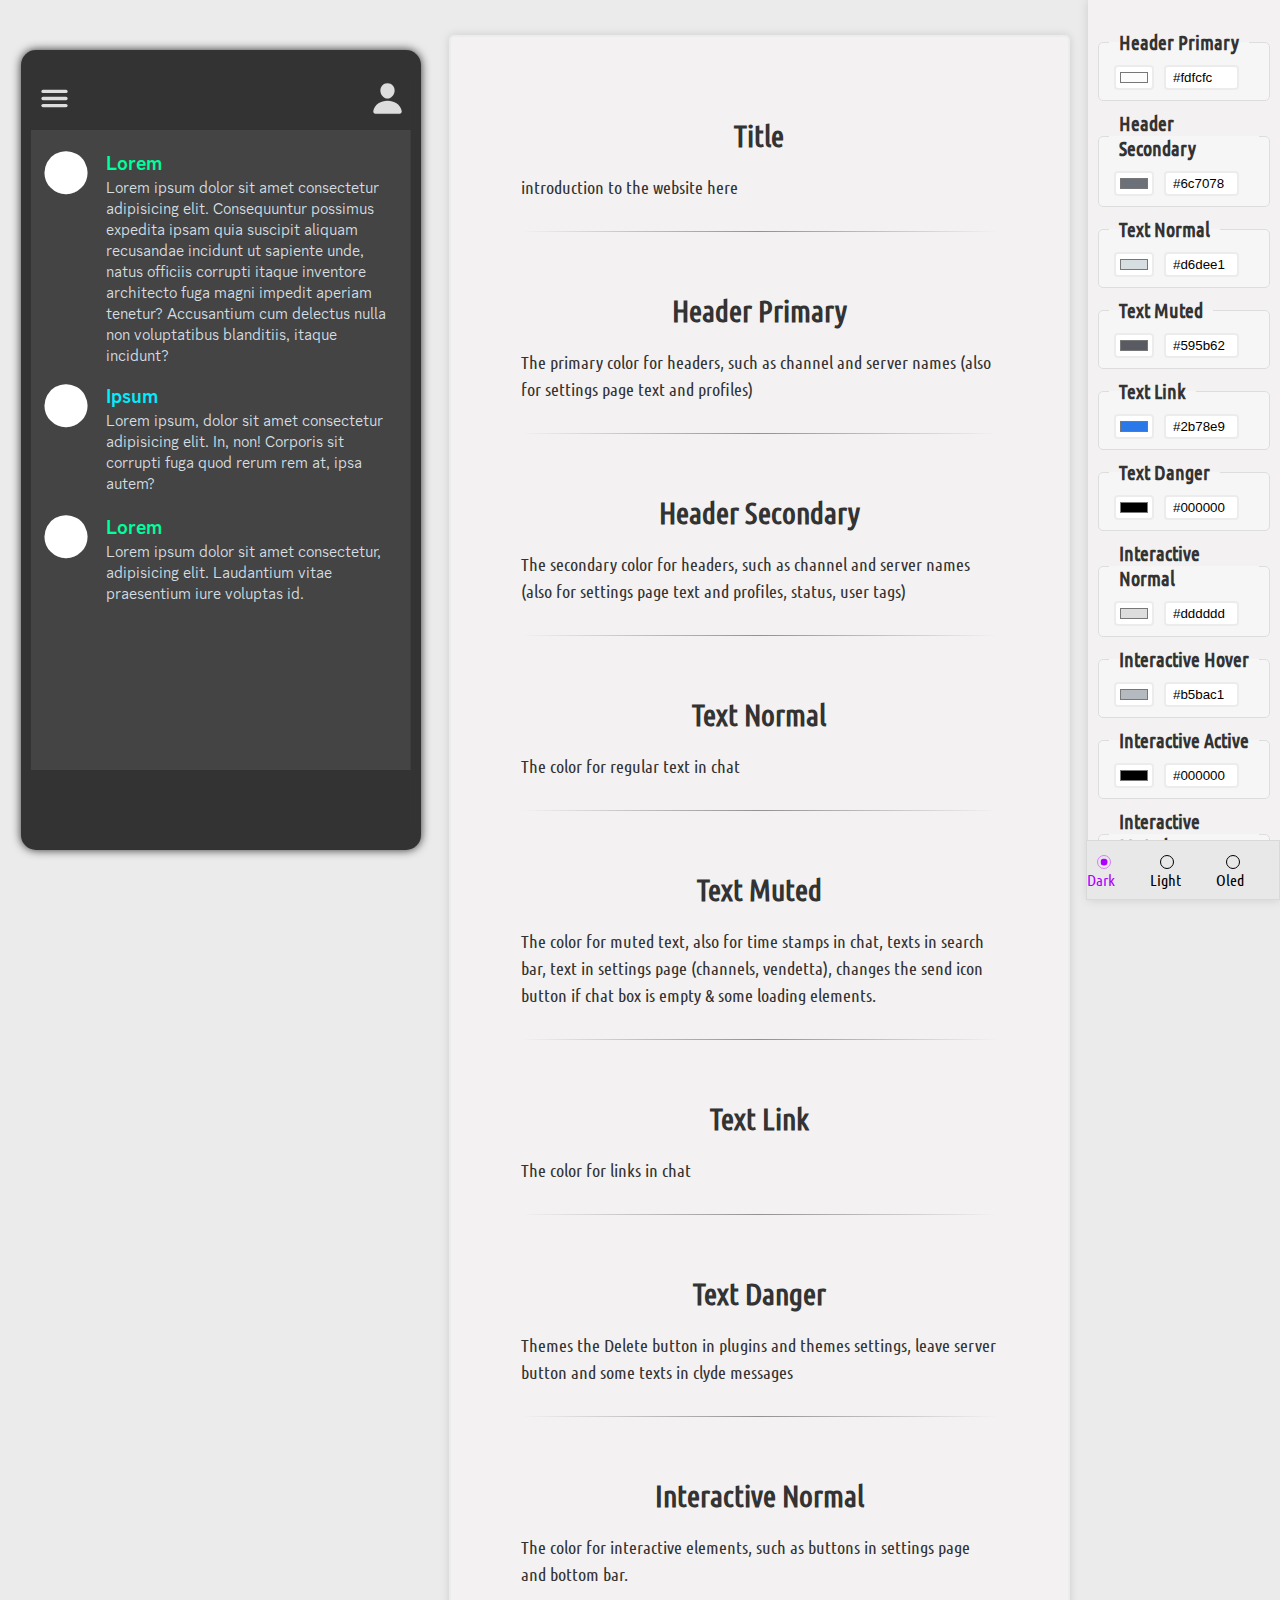
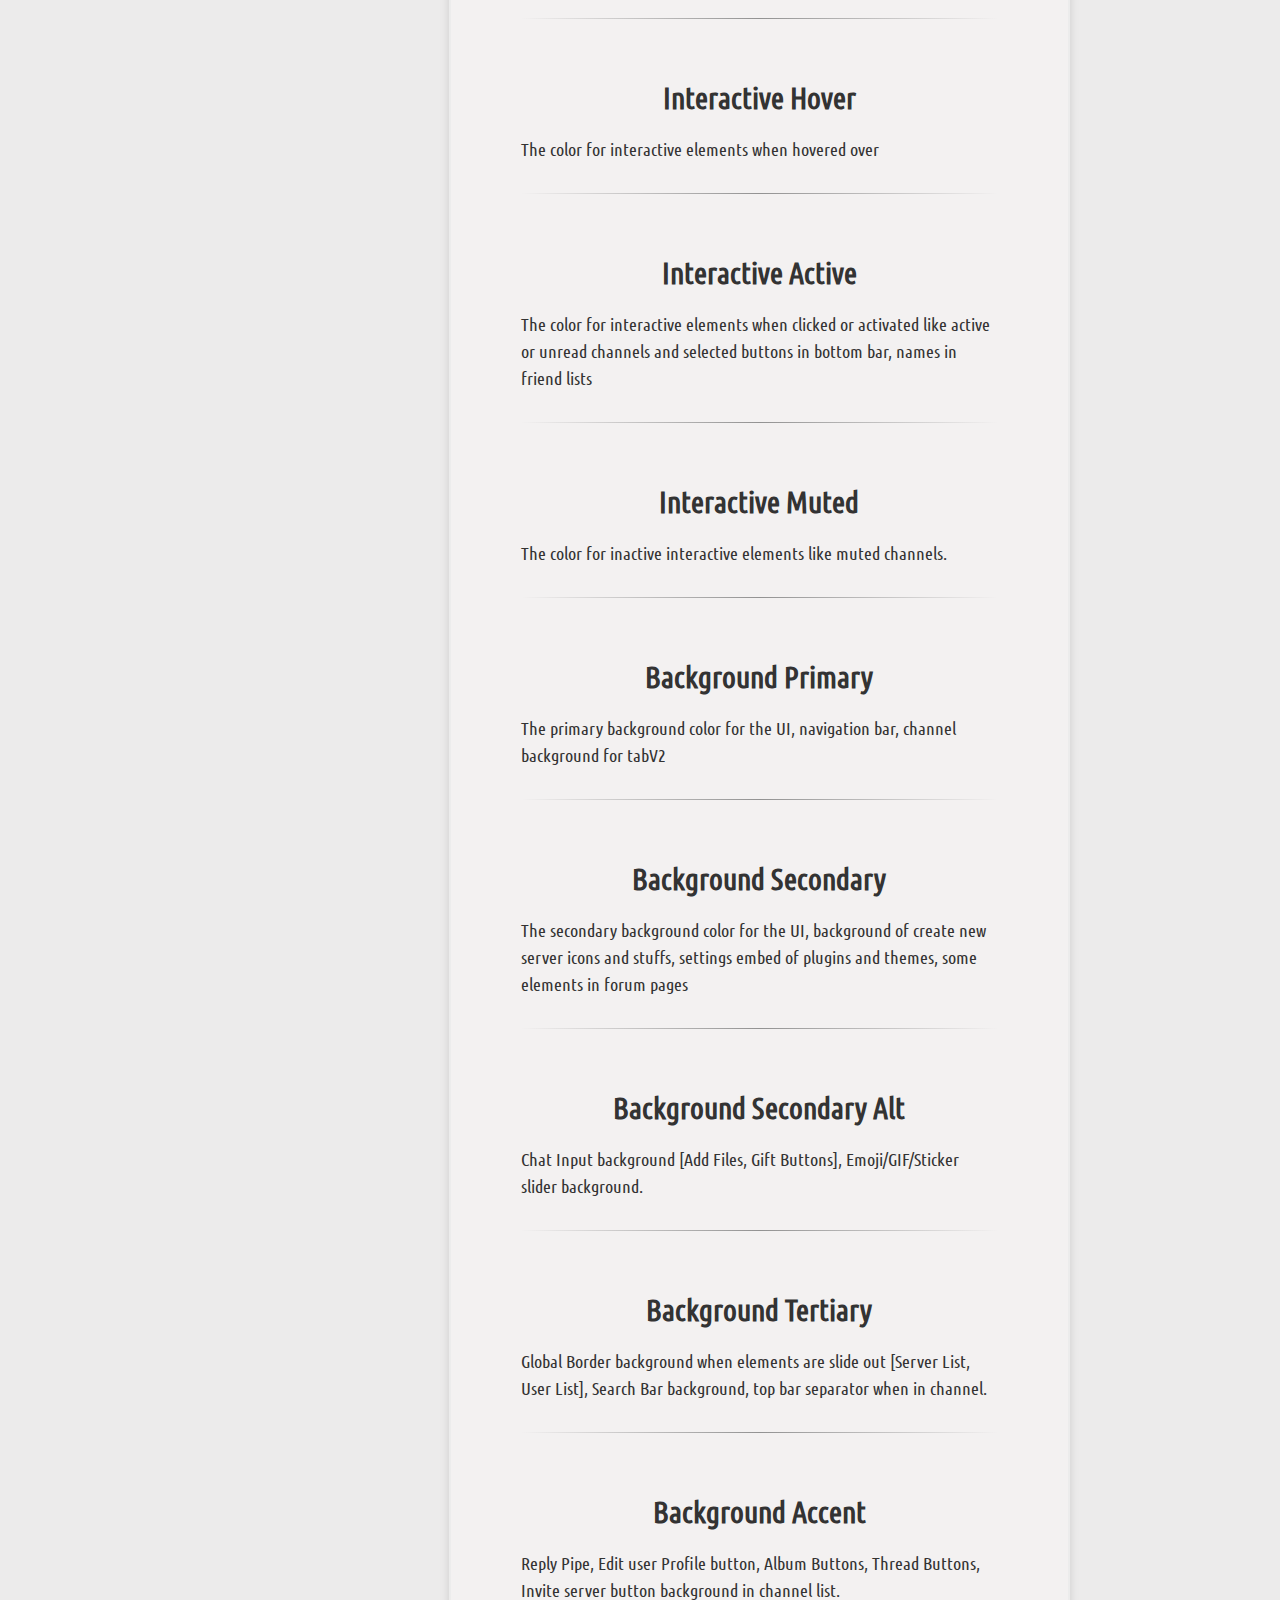
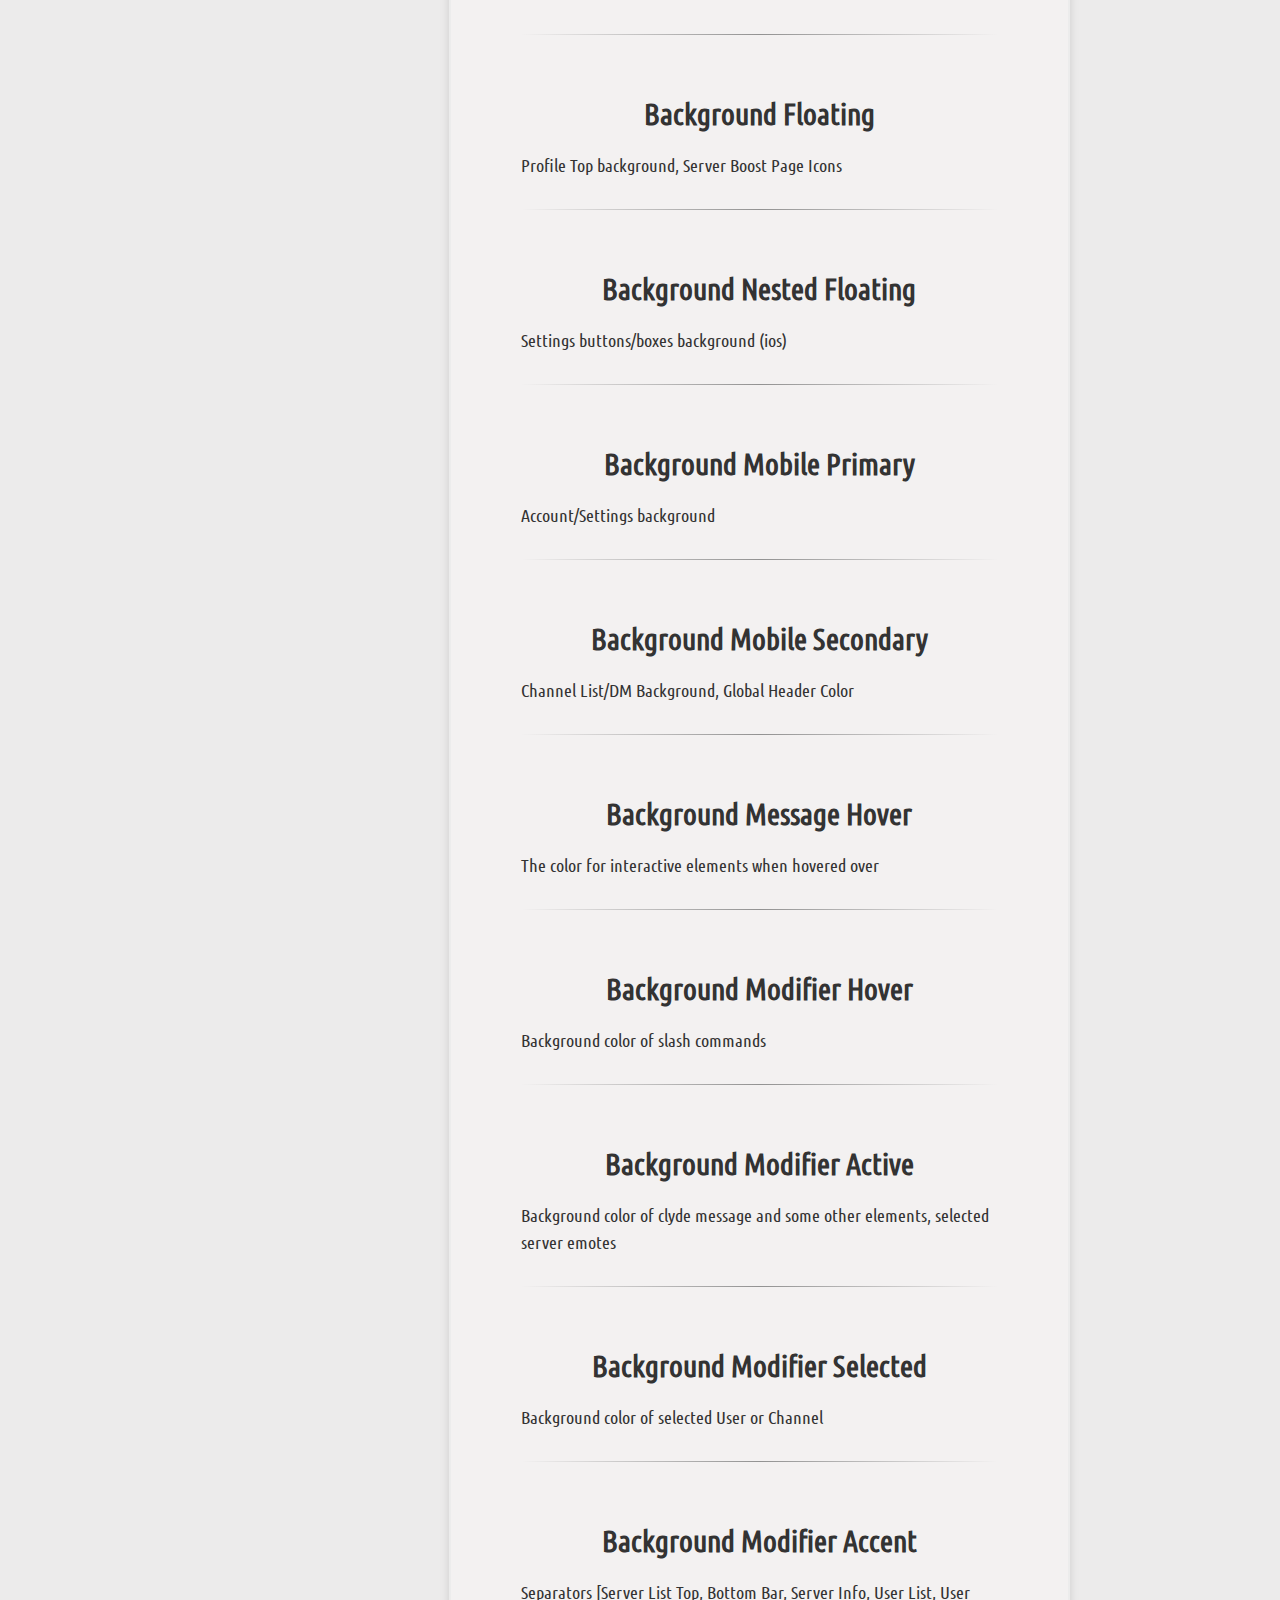
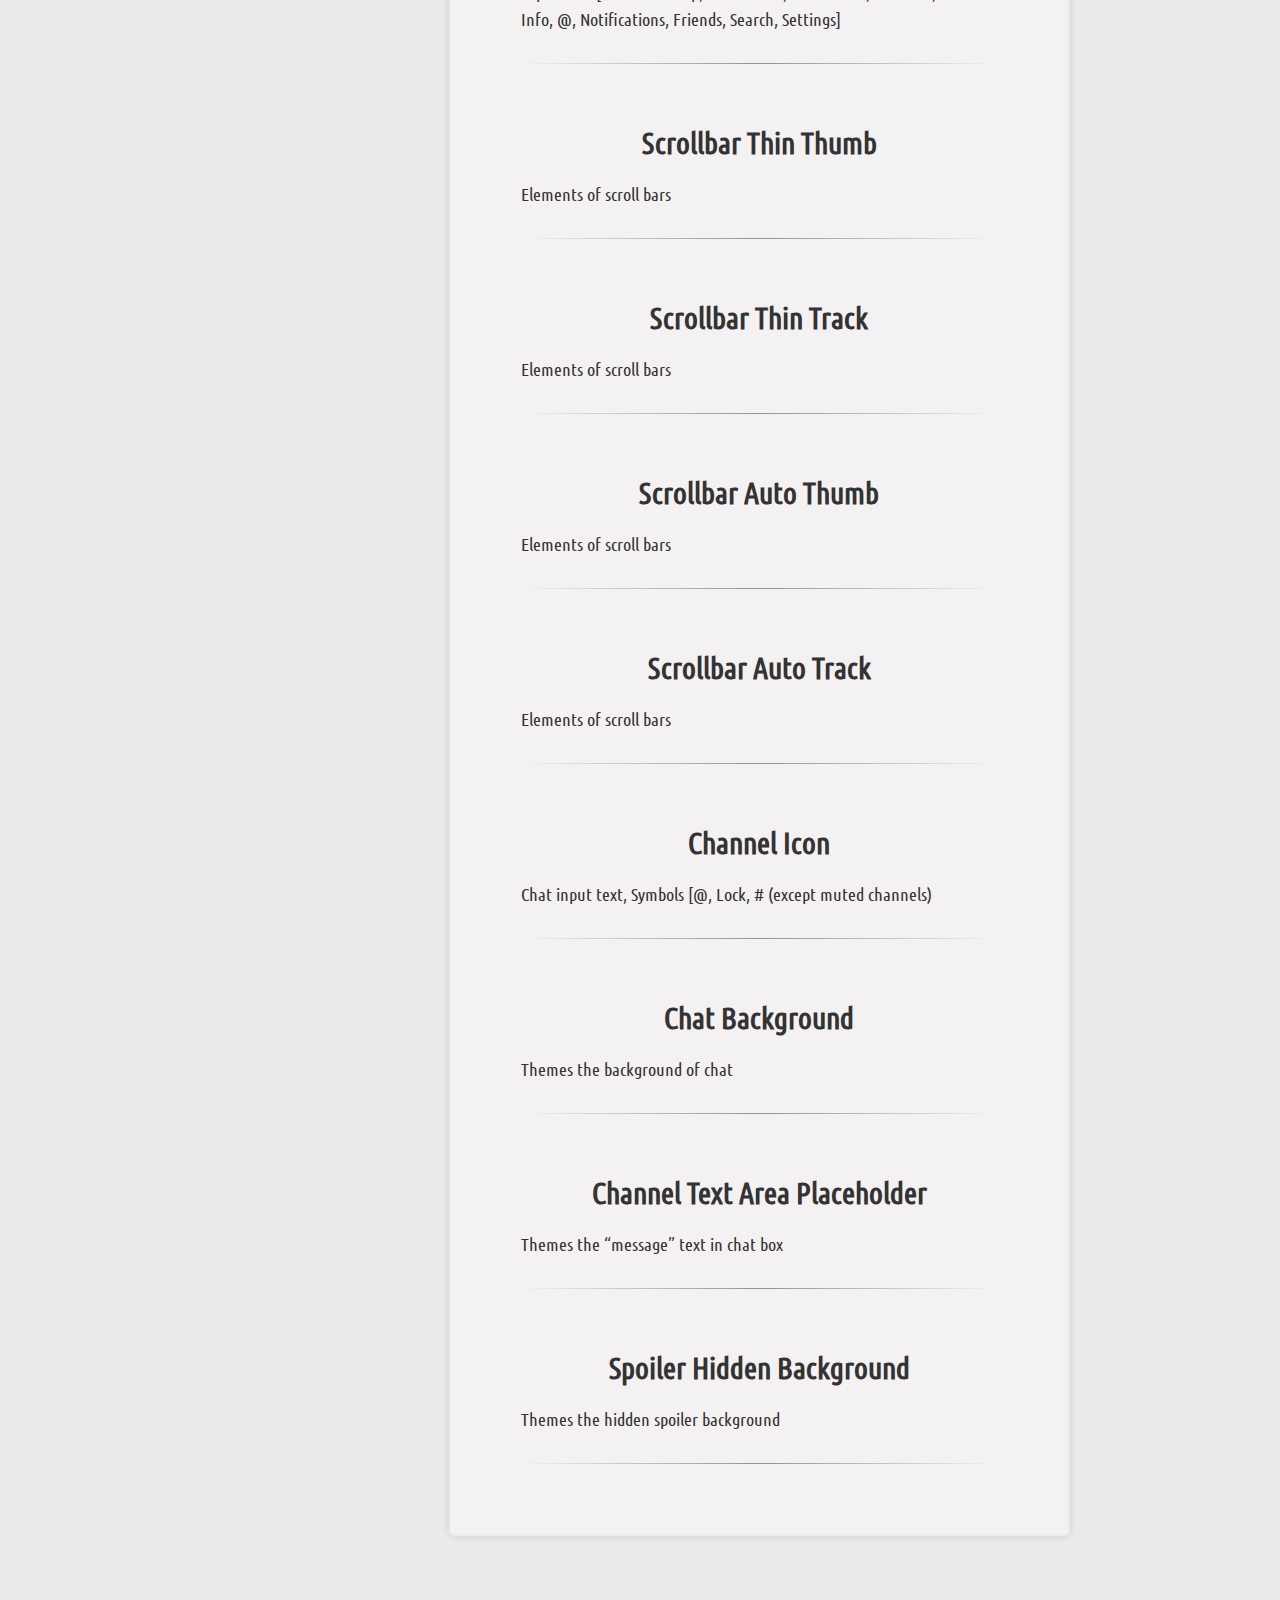
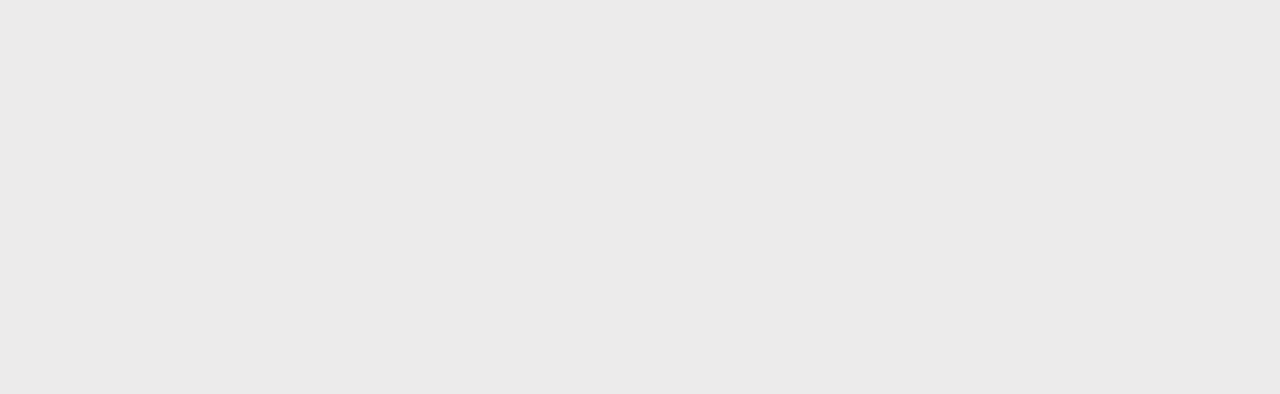
==== commit abdea9e2: "Update paths" ====
--- a/web/index.html
+++ b/web/index.html
@@ -230,7 +230,7 @@
             </div>
 
             <div id="channels">
-                <img src="/web/images/background.jpg" alt="server banner">
+                <img src="images/background.jpg" alt="server banner">
                 <h1>Server Name <svg xmlns="http://www.w3.org/2000/svg" xmlns:xlink="http://www.w3.org/1999/xlink" version="1.1" id="Capa_1" x="0px" y="0px" viewBox="0 0 512 512" style="enable-background:new 0 0 512 512;" xml:space="preserve" width="512" height="512">
                     <g>
                         <circle cx="458.667" cy="256" r="53.333"/>
@@ -485,14 +485,14 @@
         </div>
 
         <div id="buttons">
-            <button id="github" onclick="window.open('https://www.github.com/CypiPro/Vendetta-Theme-Creator')"><img src="/web/images/GitHub.png" alt=""></button>
-            <button id="discord" onclick="window.open('https://discord.gg/QM5bS7Fw8c')"><img src="/web/images/Discord.png" alt="Discord"></button>
+            <button id="github" onclick="window.open('https://www.github.com/CypiPro/Vendetta-Theme-Creator')"><img src="images/GitHub.png" alt=""></button>
+            <button id="discord" onclick="window.open('https://discord.gg/QM5bS7Fw8c')"><img src="images/Discord.png" alt="Discord"></button>
         </div>
     </div>
 
 
     <script>
-        loadFromFile("/web/defaults/default.json", 0)
+        loadFromFile("default.json", 0)
         previewInit();
     </script>
 </body>
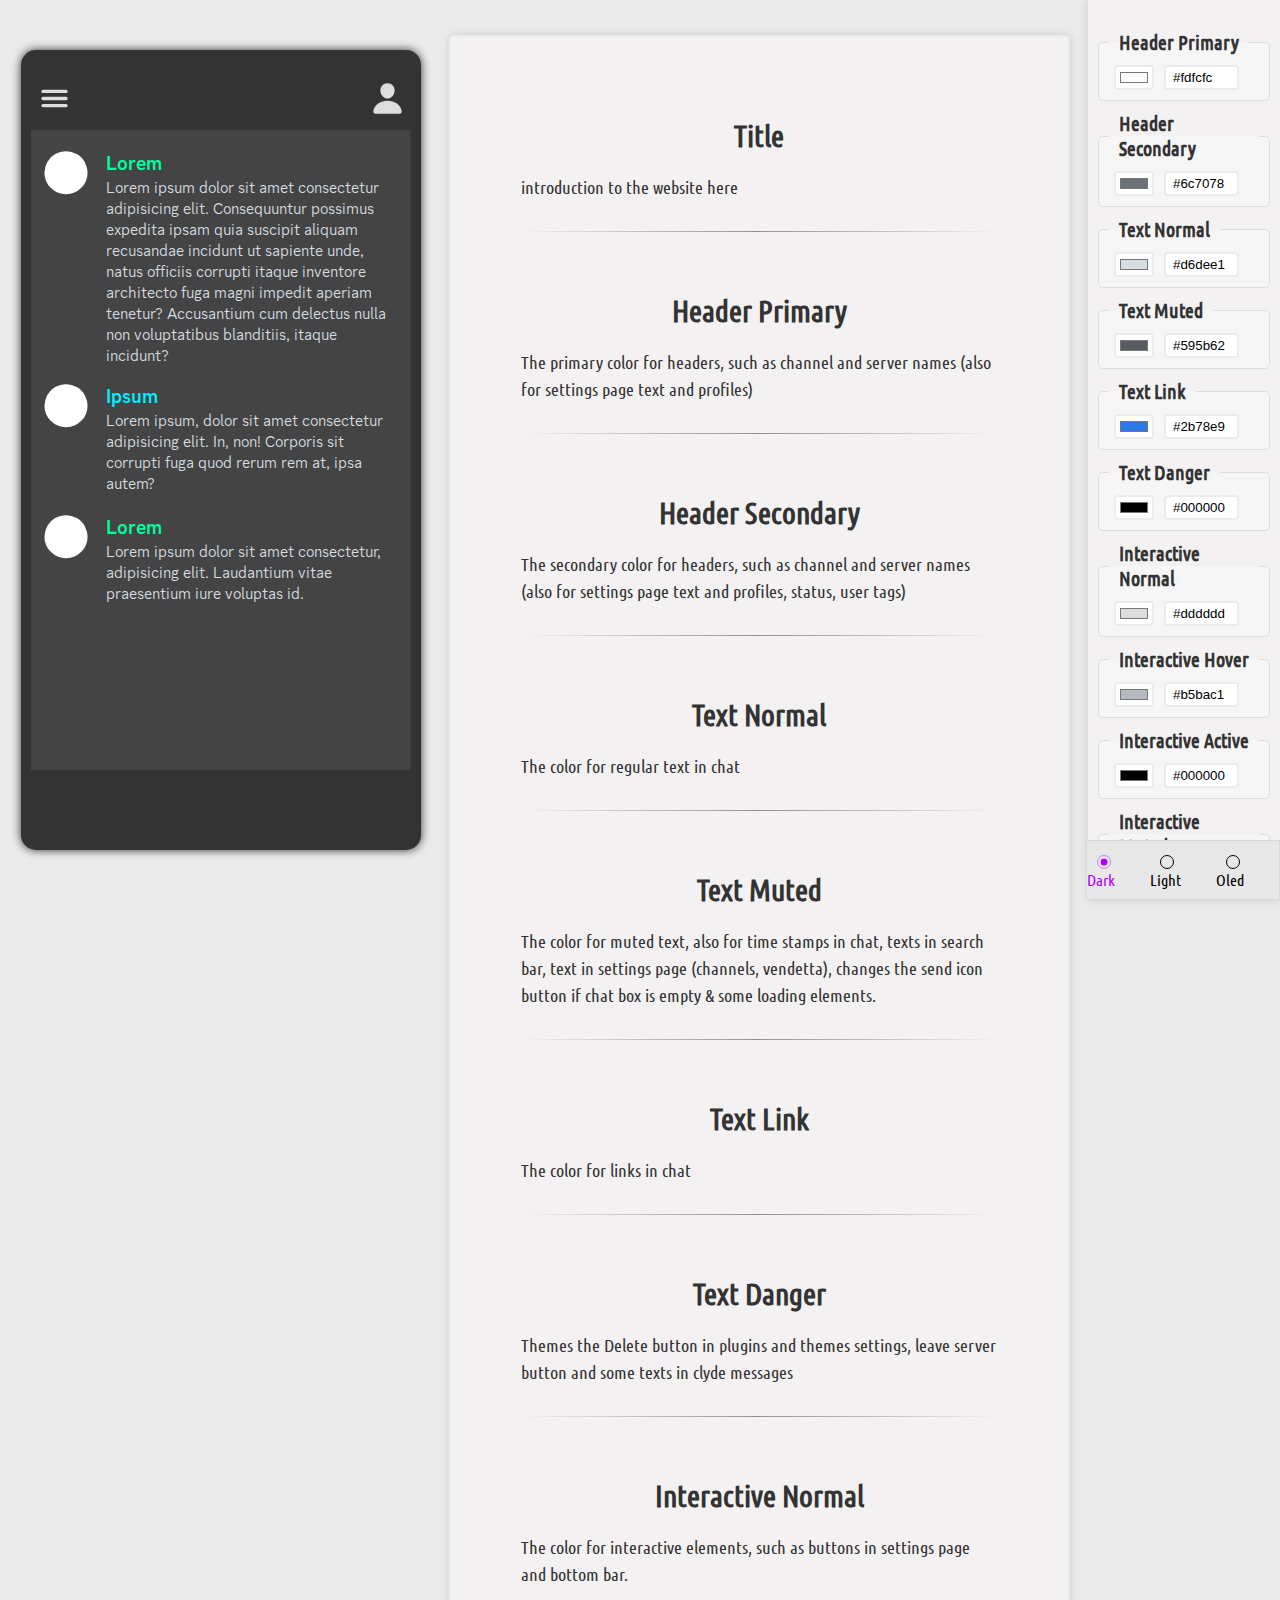
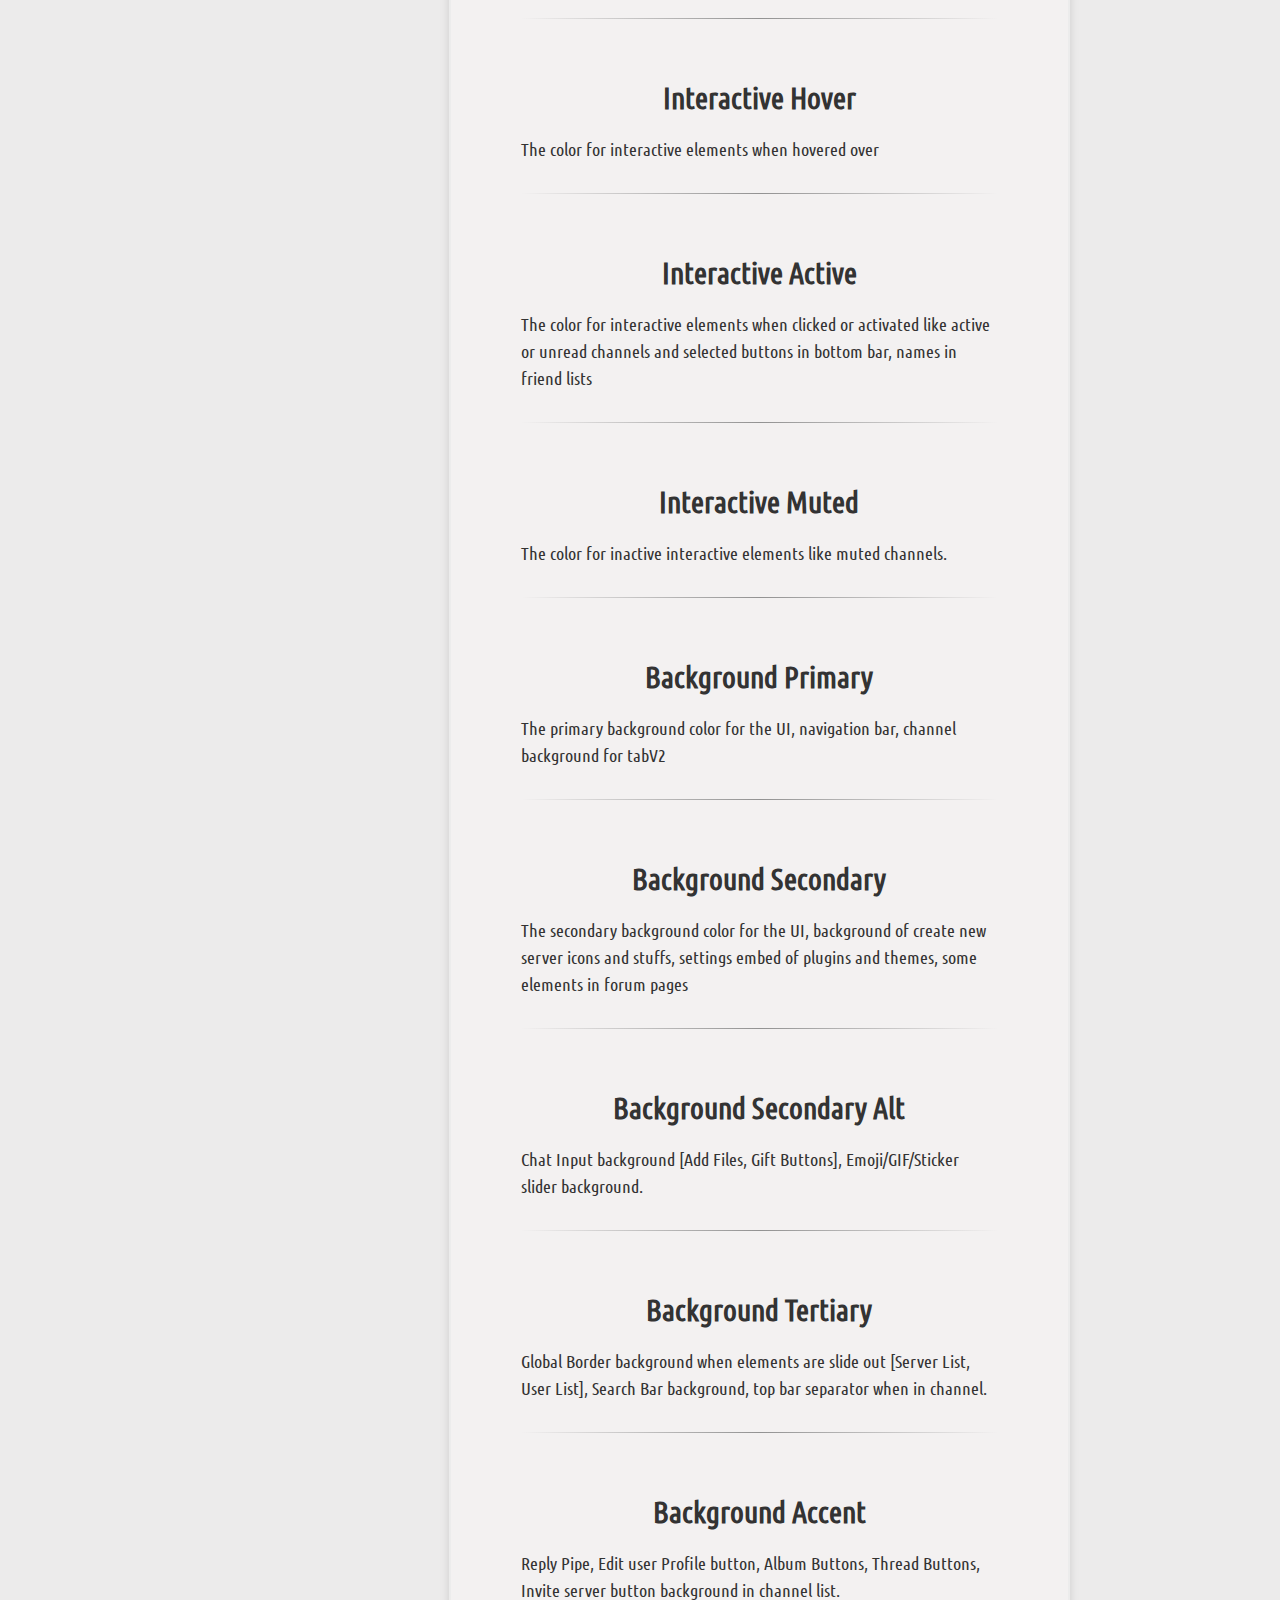
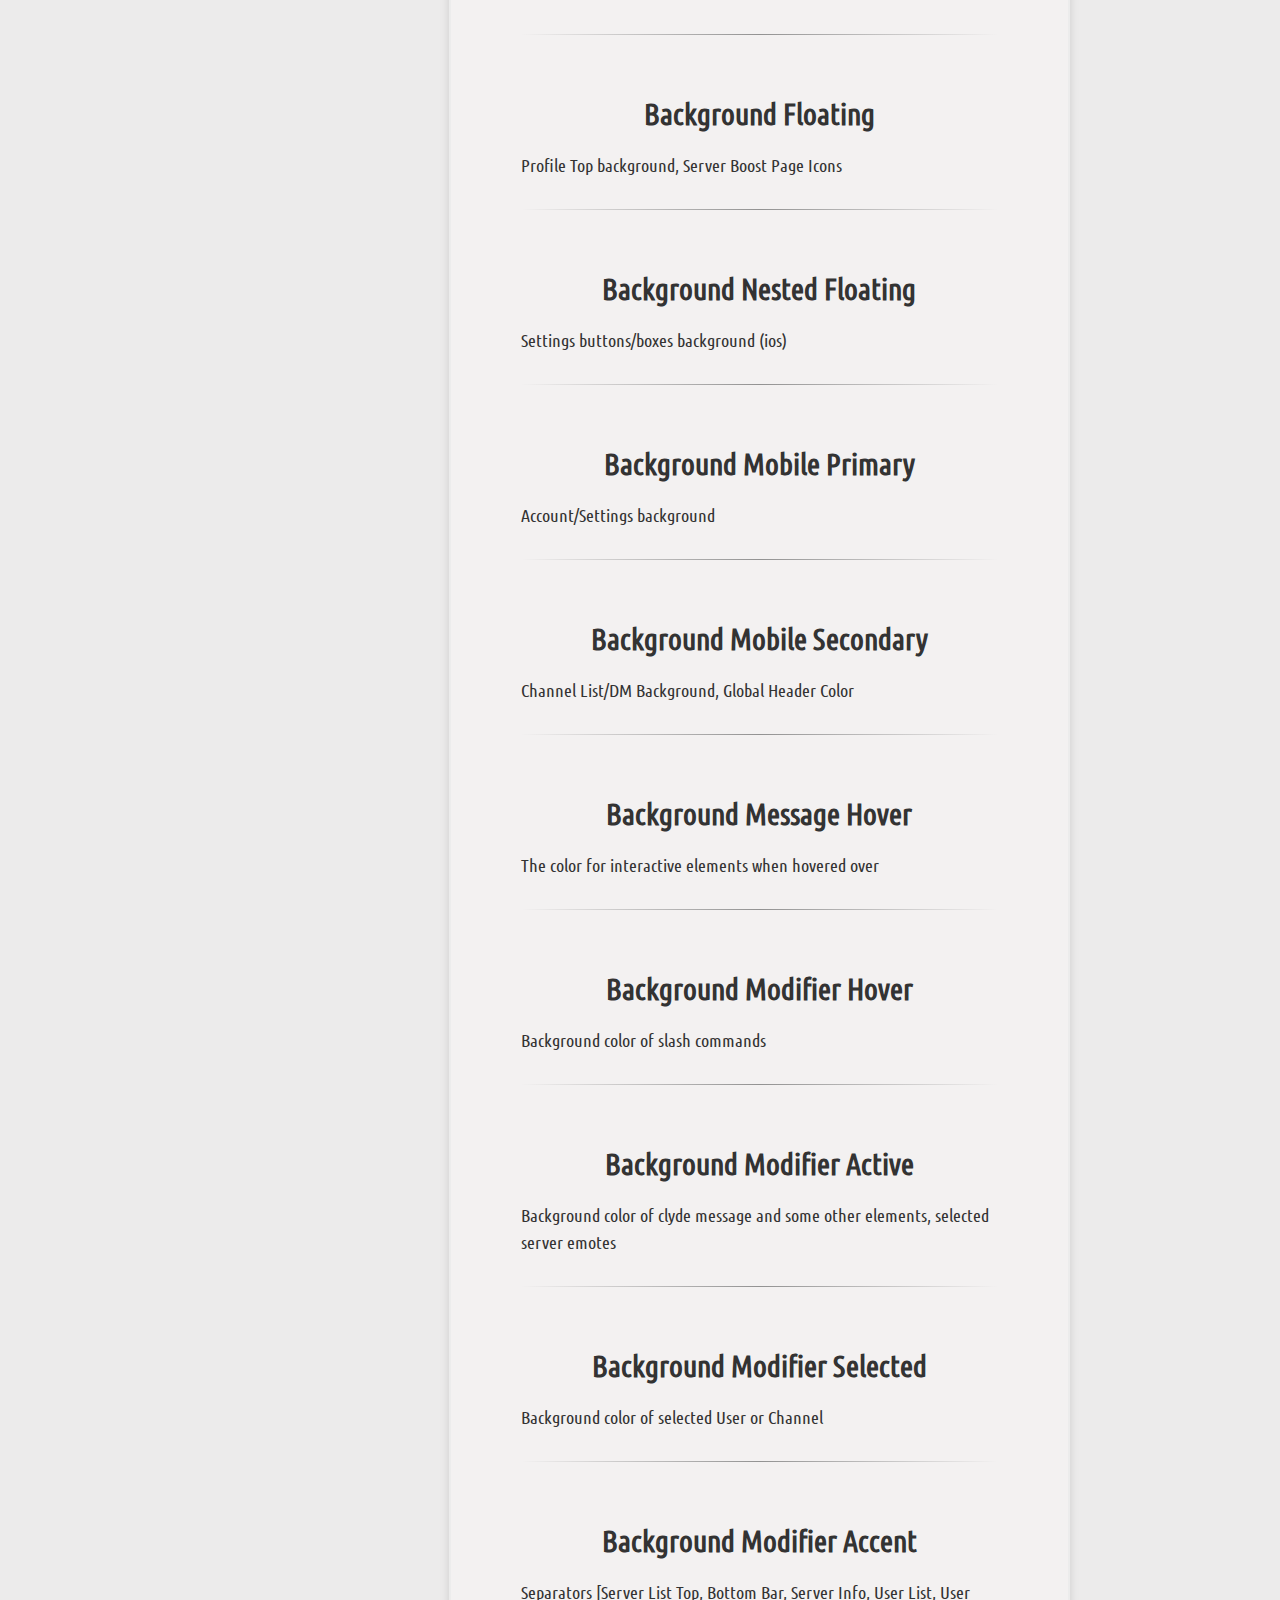
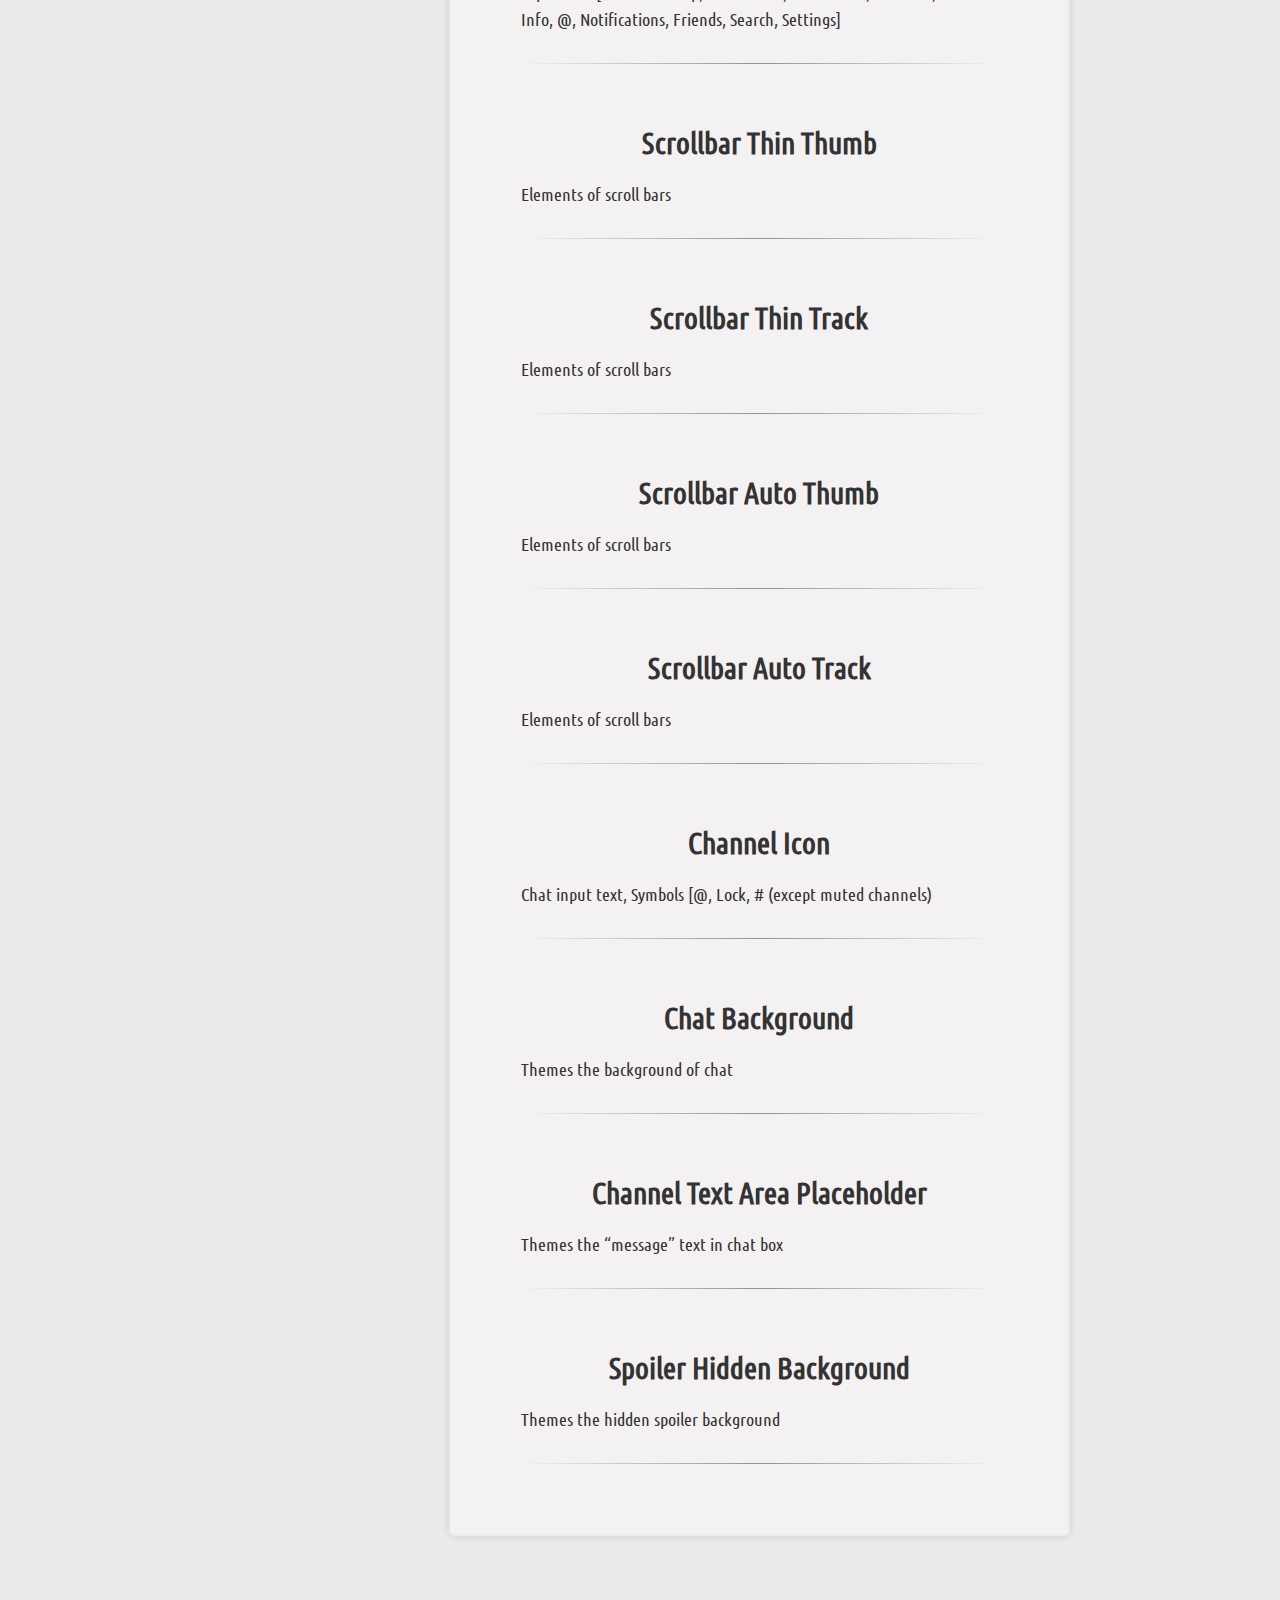
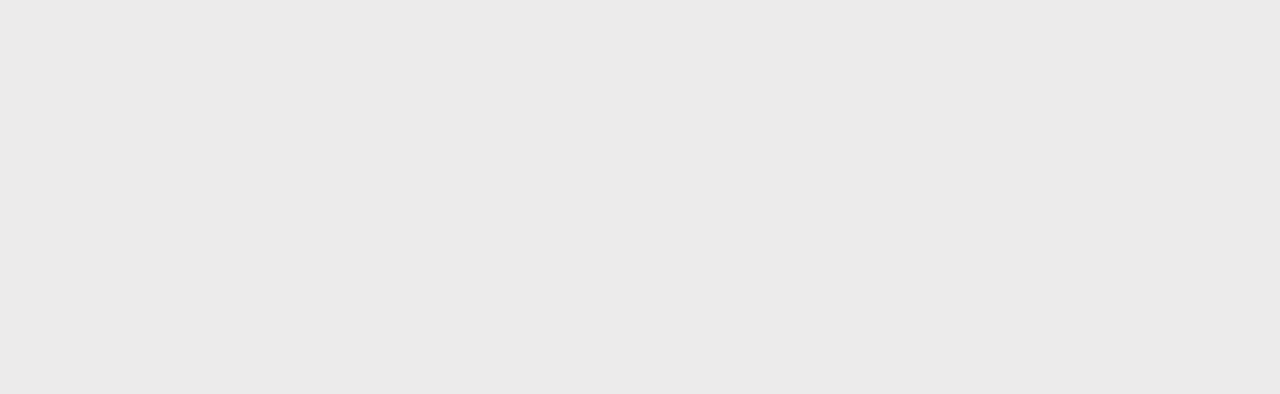
==== commit ec5fb403: "More link fixes for Pages" ====
--- a/web/index.html
+++ b/web/index.html
@@ -230,7 +230,7 @@
             </div>
 
             <div id="channels">
-                <img src="images/background.jpg" alt="server banner">
+                <img src="https://cypipro.github.io/Vendetta-Theme-Creator/web/images/background.jpg" alt="server banner">
                 <h1>Server Name <svg xmlns="http://www.w3.org/2000/svg" xmlns:xlink="http://www.w3.org/1999/xlink" version="1.1" id="Capa_1" x="0px" y="0px" viewBox="0 0 512 512" style="enable-background:new 0 0 512 512;" xml:space="preserve" width="512" height="512">
                     <g>
                         <circle cx="458.667" cy="256" r="53.333"/>
@@ -485,14 +485,14 @@
         </div>
 
         <div id="buttons">
-            <button id="github" onclick="window.open('https://www.github.com/CypiPro/Vendetta-Theme-Creator')"><img src="images/GitHub.png" alt=""></button>
-            <button id="discord" onclick="window.open('https://discord.gg/QM5bS7Fw8c')"><img src="images/Discord.png" alt="Discord"></button>
+            <button id="github" onclick="window.open('https://www.github.com/CypiPro/Vendetta-Theme-Creator')"><img src="https://cypipro.github.io/Vendetta-Theme-Creator/web/images/GitHub.png" alt=""></button>
+            <button id="discord" onclick="window.open('https://discord.gg/QM5bS7Fw8c')"><img src="https://cypipro.github.io/Vendetta-Theme-Creator/web/images/Discord.png" alt="Discord"></button>
         </div>
     </div>
 
 
     <script>
-        loadFromFile("default.json", 0)
+        loadFromFile("https://cypipro.github.io/Vendetta-Theme-Creator/web/default.json", 0)
         previewInit();
     </script>
 </body>
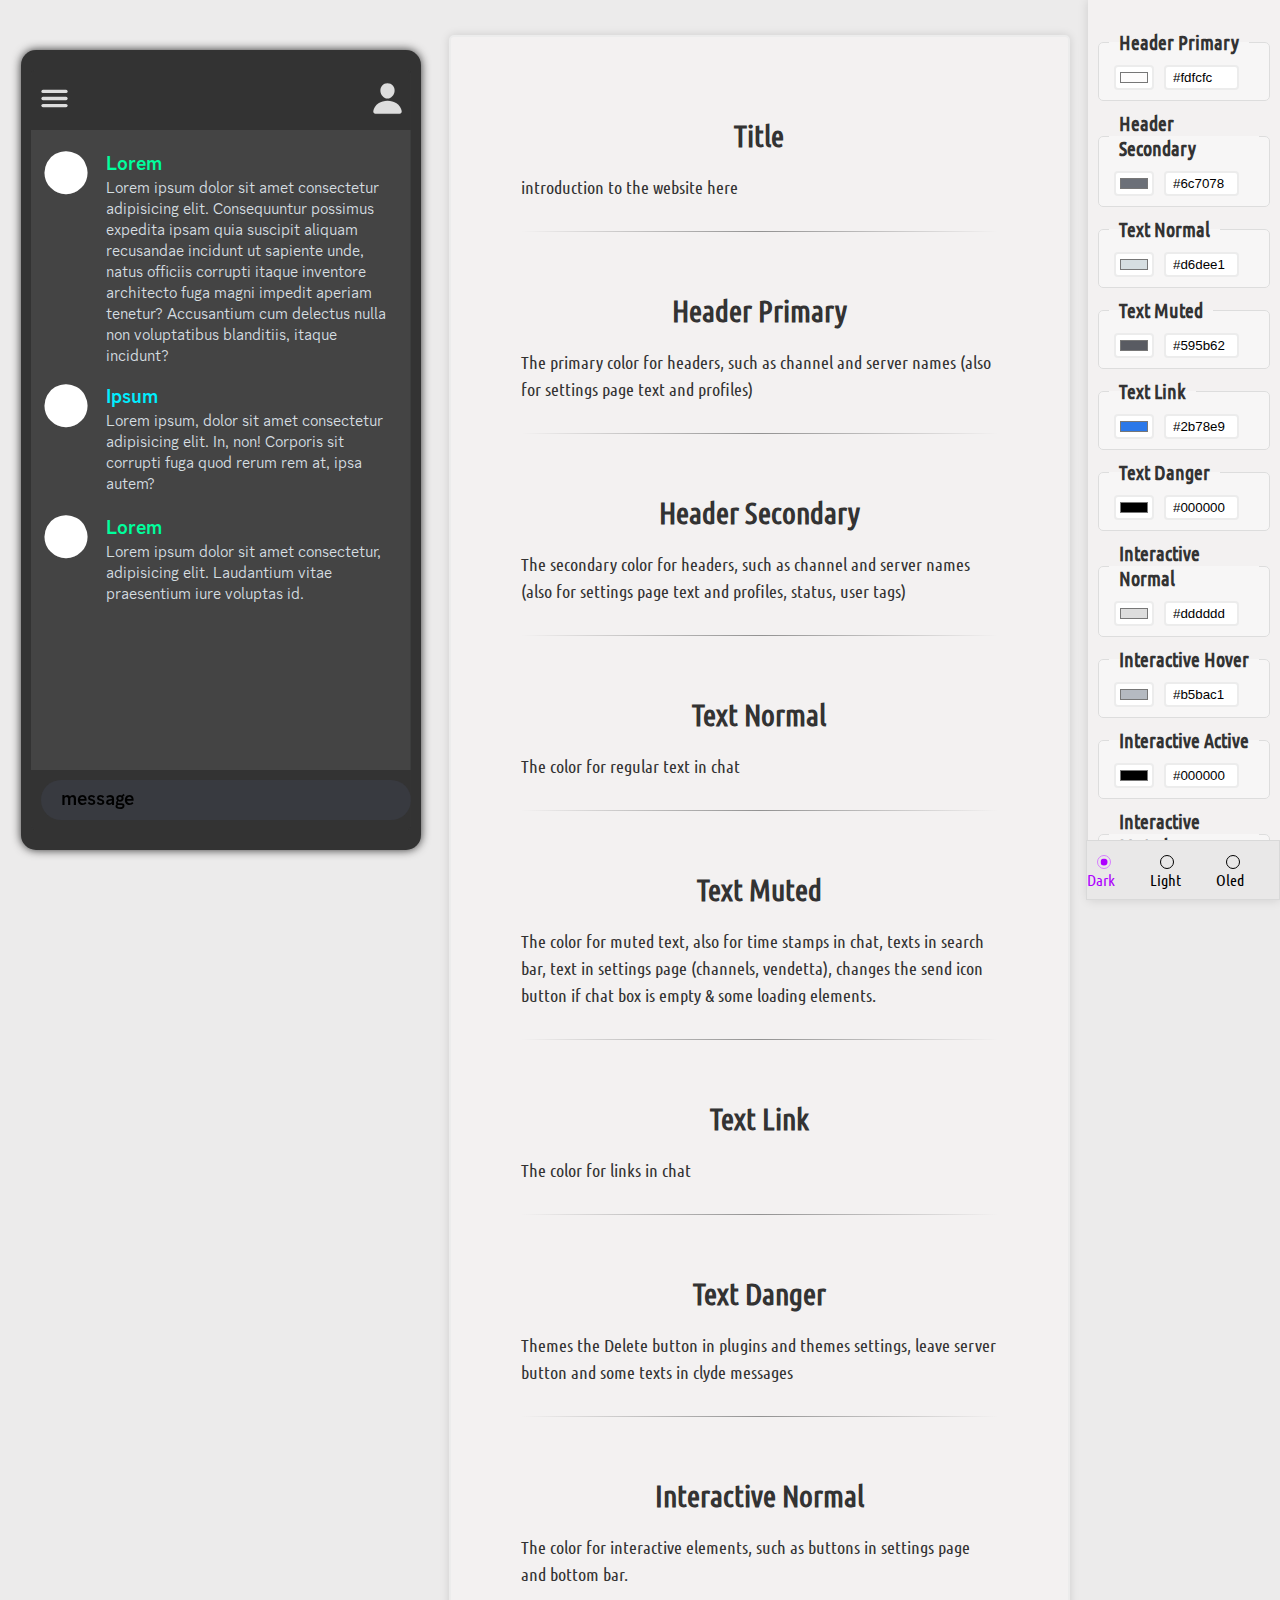
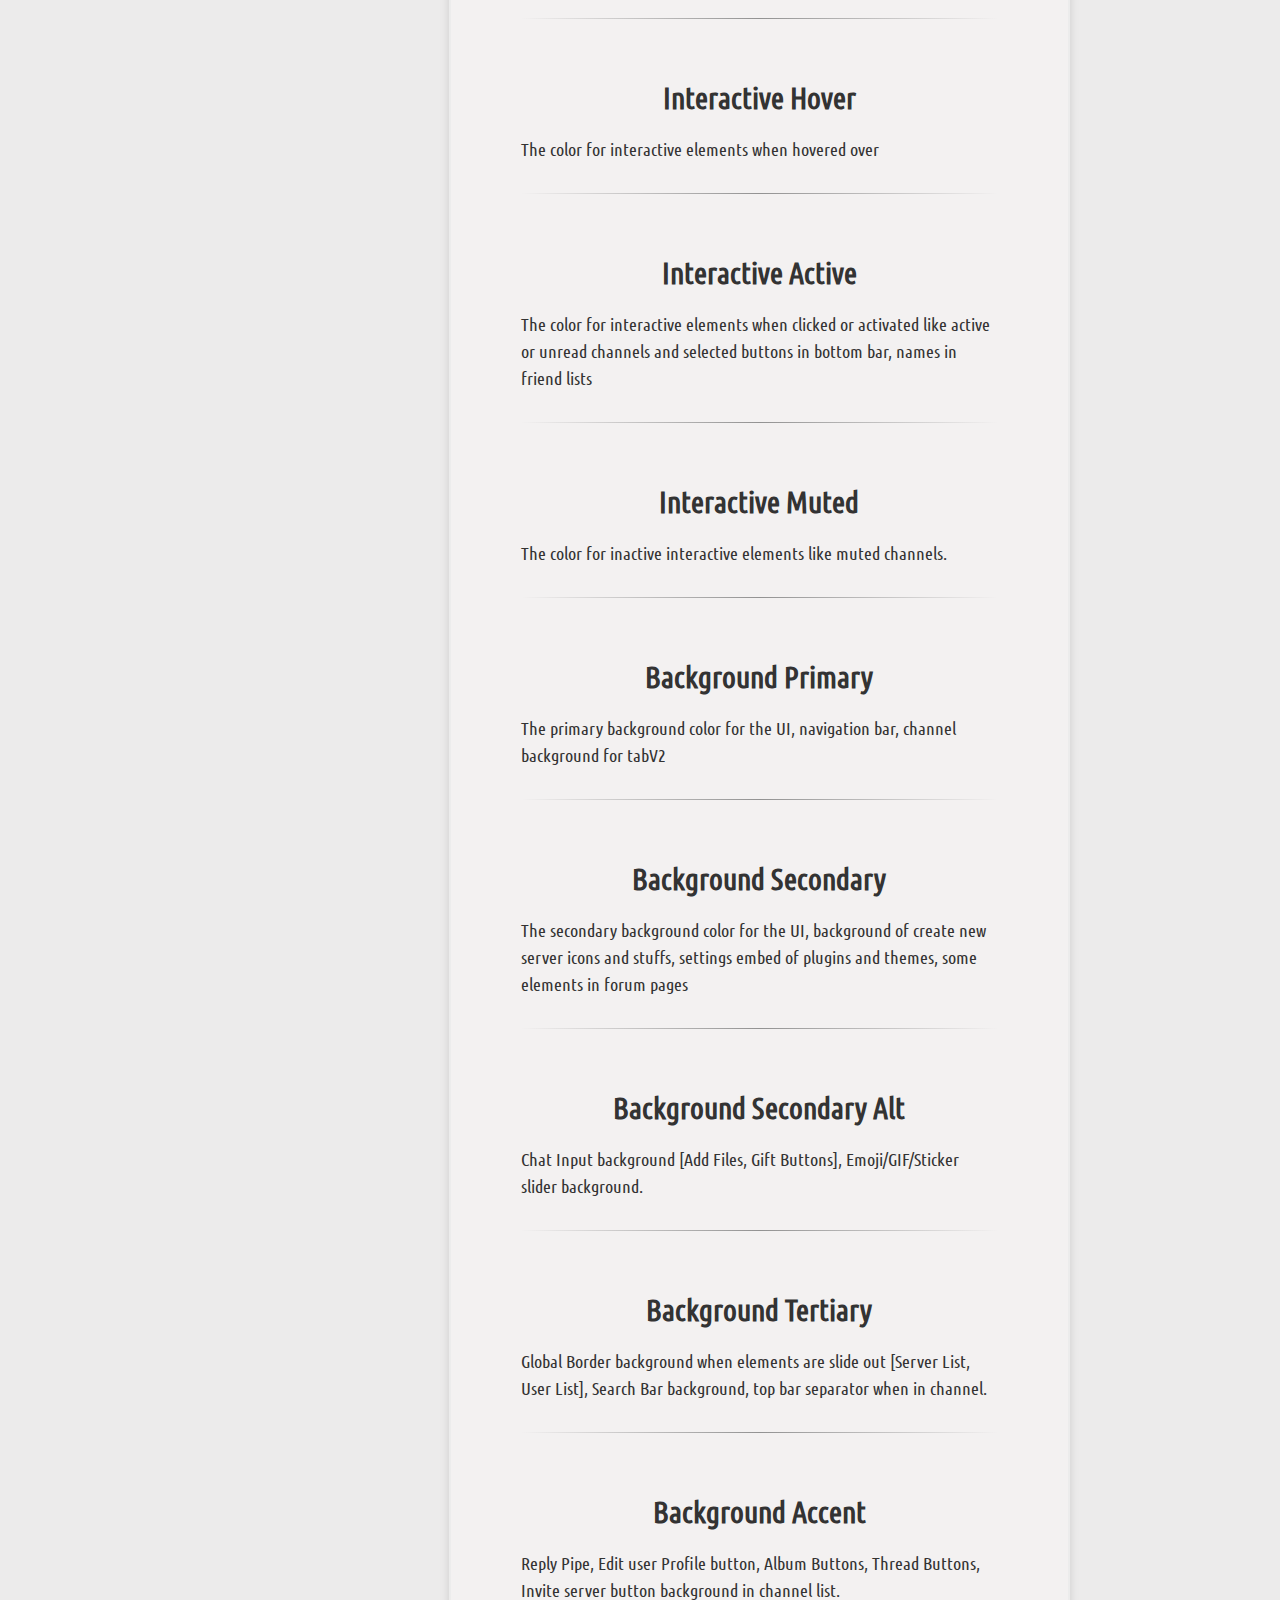
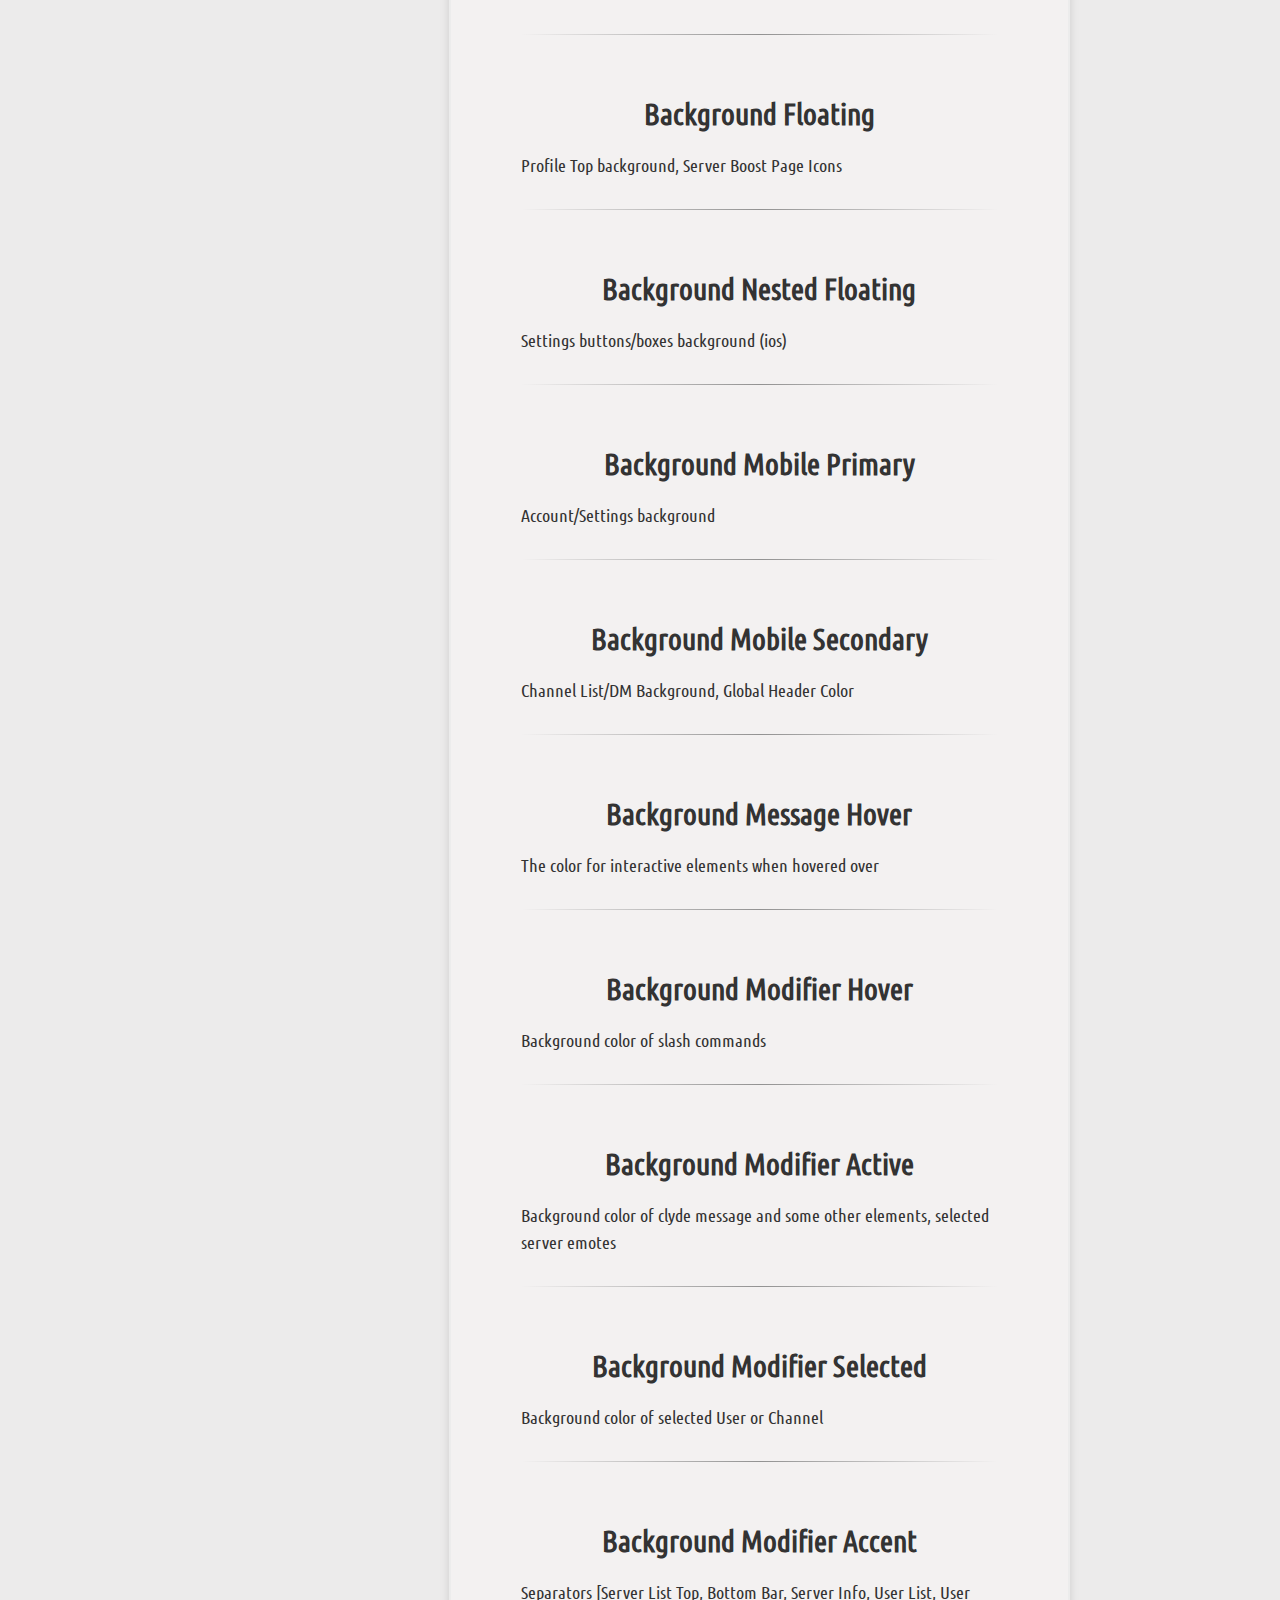
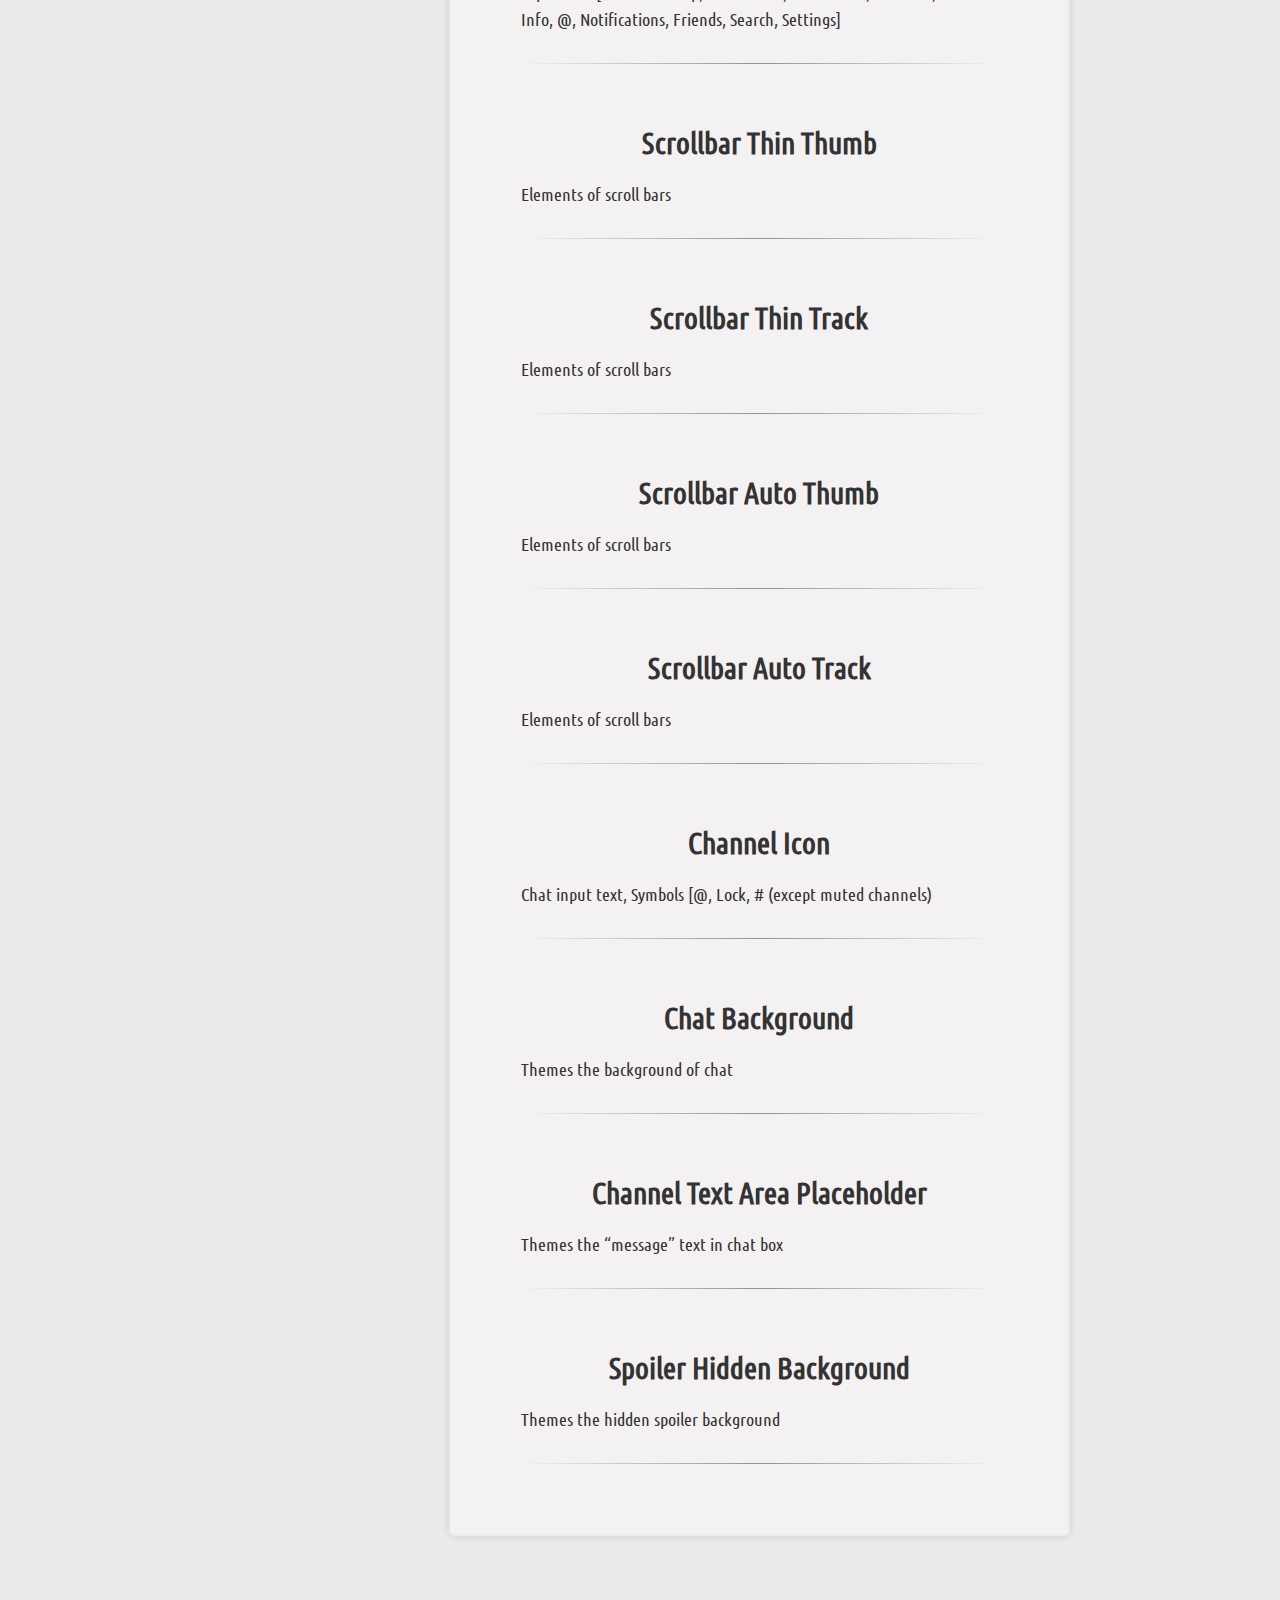
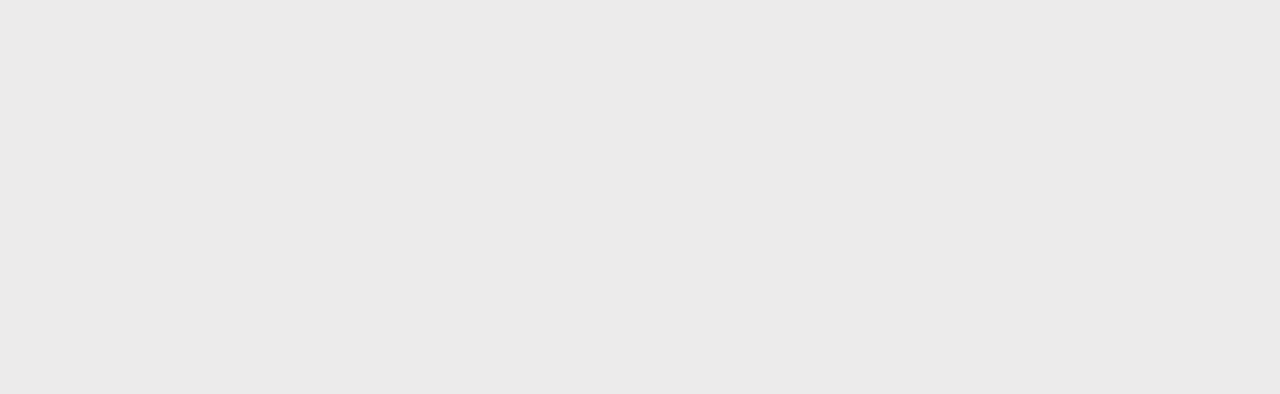
==== commit d671aded: "Download/copy, text input" ====
--- a/web/index.html
+++ b/web/index.html
@@ -292,7 +292,7 @@
             </div>
             
             <div id="bottombar">
-
+                <textarea name="" id="" cols="30" rows="10" placeholder="message"></textarea>
             </div>
         </div>
 
@@ -480,8 +480,11 @@
             <textarea name="description" id="themeDescription" placeholder="Theme Description" autocomplete="off"></textarea>
             <input type="text" placeholder="Theme Creator" id="themeAuthorName" autocomplete="off">
             <input type="text" placeholder="Theme Creator ID" id="themeAuthorID" autocomplete="off">
-
-          <button onclick="exportSettings()">Export</button>
+            
+            <div id="exportOptions">
+                <button onclick="copyToClipboard()">Copy</button>
+                <button onclick="download()">Download</button>
+            </div>
         </div>
 
         <div id="buttons">
--- a/web/style.css
+++ b/web/style.css
@@ -2,79 +2,79 @@
     /* kalam */
 @font-face{
     font-family: "kalam";
-    src: url(/web/fonts/Kalam-Regular.ttf) format("truetype");
+    src: url(fonts/Kalam-Regular.ttf) format("truetype");
 }
 
 @font-face {
     font-family: "kalam-bold";
-    src: url(/web/fonts/Kalam-Bold.ttf) format("truetype");
+    src: url(fonts/Kalam-Bold.ttf) format("truetype");
 }
 
 @font-face {
     font-family: "kalam-light";
-    src: url(/web/fonts/Kalam-Light.ttf) format("truetype");
-}
-
-@font-face {
-    font-family: "ubuntu-condensed";
-    src: url(/web/fonts/UbuntuCondensed-Regular.ttf) format("truetype");
+    src: url(fonts/Kalam-Light.ttf) format("truetype");
+}
+
+@font-face {
+    font-family: "ubuntu-condensed";
+    src: url(fonts/UbuntuCondensed-Regular.ttf) format("truetype");
 }
 
     /* flow */
 @font-face {
     font-family: "flow-circular";
-    src: url(/web/fonts/FlowCircular-Regular.ttf) format("truetype");
+    src: url(fonts/FlowCircular-Regular.ttf) format("truetype");
 }
 
     /* ggsans */
 @font-face {
     font-family: "ggsans";
-    src: url(/web/fonts//ggsans-Normal.ttf) format("truetype");
+    src: url(fonts/ggsans-Normal.ttf) format("truetype");
 }
 
 @font-face {
     font-family: "ggstans-medium";
-    src: url(/web/fonts//ggsans-Medium.ttf) format("truetype");
+    src: url(fonts/ggsans-Medium.ttf) format("truetype");
 }
 
 @font-face {
     font-family: "ggsans-semibold";
-    src: url(/web/fonts/ggsans-Semibold.ttf) format("truetype");
+    src: url(fonts/ggsans-Semibold.ttf) format("truetype");
 }
 
 @font-face {
     font-family: "ggsans-bold";
-    src: url(/web/fonts//ggsans-Bold.ttf) format("truetype");
+    src: url(fonts/ggsans-Bold.ttf) format("truetype");
 }
 
 @font-face {
     font-family: "ggsans-extrabold";
-    src: url(/web/fonts/ggsans-ExtraBold.ttf) format("truetype");
+    src: url(fonts/ggsans-ExtraBold.ttf) format("truetype");
 }
 
 @font-face {
     font-family: "ggsans-italic";
-    src: url(/web/fonts/ggsans-NormalItalic.ttf) format("truetype");
+    src: url(fonts/ggsans-NormalItalic.ttf) format("truetype");
 }
 
 @font-face {
     font-family: "ggsans-medium-italic";
-    src: url(/web/fonts/ggsans-MediumItalic.ttf) format("truetype");
+    src: url(fonts/ggsans-MediumItalic.ttf) format("truetype");
 }
 
 @font-face {
     font-family: "ggsans-semibold-italic";
-    src: url(/web/fonts/ggsans-SemiboldItalic.ttf) format("truetype");
+    src: url(fonts/ggsans-SemiboldItalic.ttf) format("truetype");
 }
 
 @font-face {
     font-family: "ggsans-bold-italic";
-    src: url(/web/fonts/ggsans-BoldItalic.ttf) format("truetype");
+    src: url(fonts/ggsans-BoldItalic.ttf) format("truetype");
 }
 
 @font-face {
     font-family: "ggsans-extrabold-italic";
-    src: url(/web/fonts/ggsans-ExtraBoldItalic.ttf) format("truetype");
+    src: url(fonts/ggsans-ExtraBoldItalic.ttf) format("truetype");
 }
 /* Fonts END */
 
@@ -487,6 +487,29 @@
 #topbar svg:hover, #bottombar svg:hover {
     stroke: var(--INTERACTIVE_HOVER);
     fill: var(--INTERACTIVE_HOVER);
+}
+
+#bottombar textarea {
+    font-family: "ggsans-semibold";
+    margin: 10px 0 0 10px;
+    font-size: 20px;
+    height: 30px;
+
+    color: var(--CHANNEL_ICON);
+    background-color: var(--BACKGROUND_SECONDARY_ALT);
+
+    padding: 5px 5px 5px 20px;
+    border-radius: 25px;
+    resize: none;
+    border: none;
+}
+
+#bottombar textarea::placeholder {
+    color: var(--CHANNEL_TEXT_AREA_PLACEHOLDER);
+}
+
+#bottombar textarea:focus {
+    outline: none;
 }
 
 #chat {
@@ -631,7 +654,7 @@
     cursor: pointer;
 }
 
-.popup button {
+/* .popup button {
     width: 100px;
     height: 40px;
     background-color: #b700ff;
@@ -648,7 +671,7 @@
 
 .popup button:hover {
     background-color: #a000e6;
-}
+} */
 
 .popup input {
     width: 100%;
@@ -689,6 +712,26 @@
     text-align: center;
 }
 
+#exportOptions button {
+    width: 100px;
+    height: 40px;
+    background-color: #b700ff;
+    border: none;
+    outline: none;
+    border-radius: 5px;
+    font-family: "ubuntu-condensed";
+    font-size: 20px;
+    color: white;
+    cursor: pointer;
+
+    transition: background-color 0.3s ease, transform 0.04s ease-in-out;
+}
+
+#exportOptions button:active{
+    background-color: #e600c0;
+    transform: translateY(3px);
+}
+
 #buttons {
     display: flex;
     flex-direction: column;
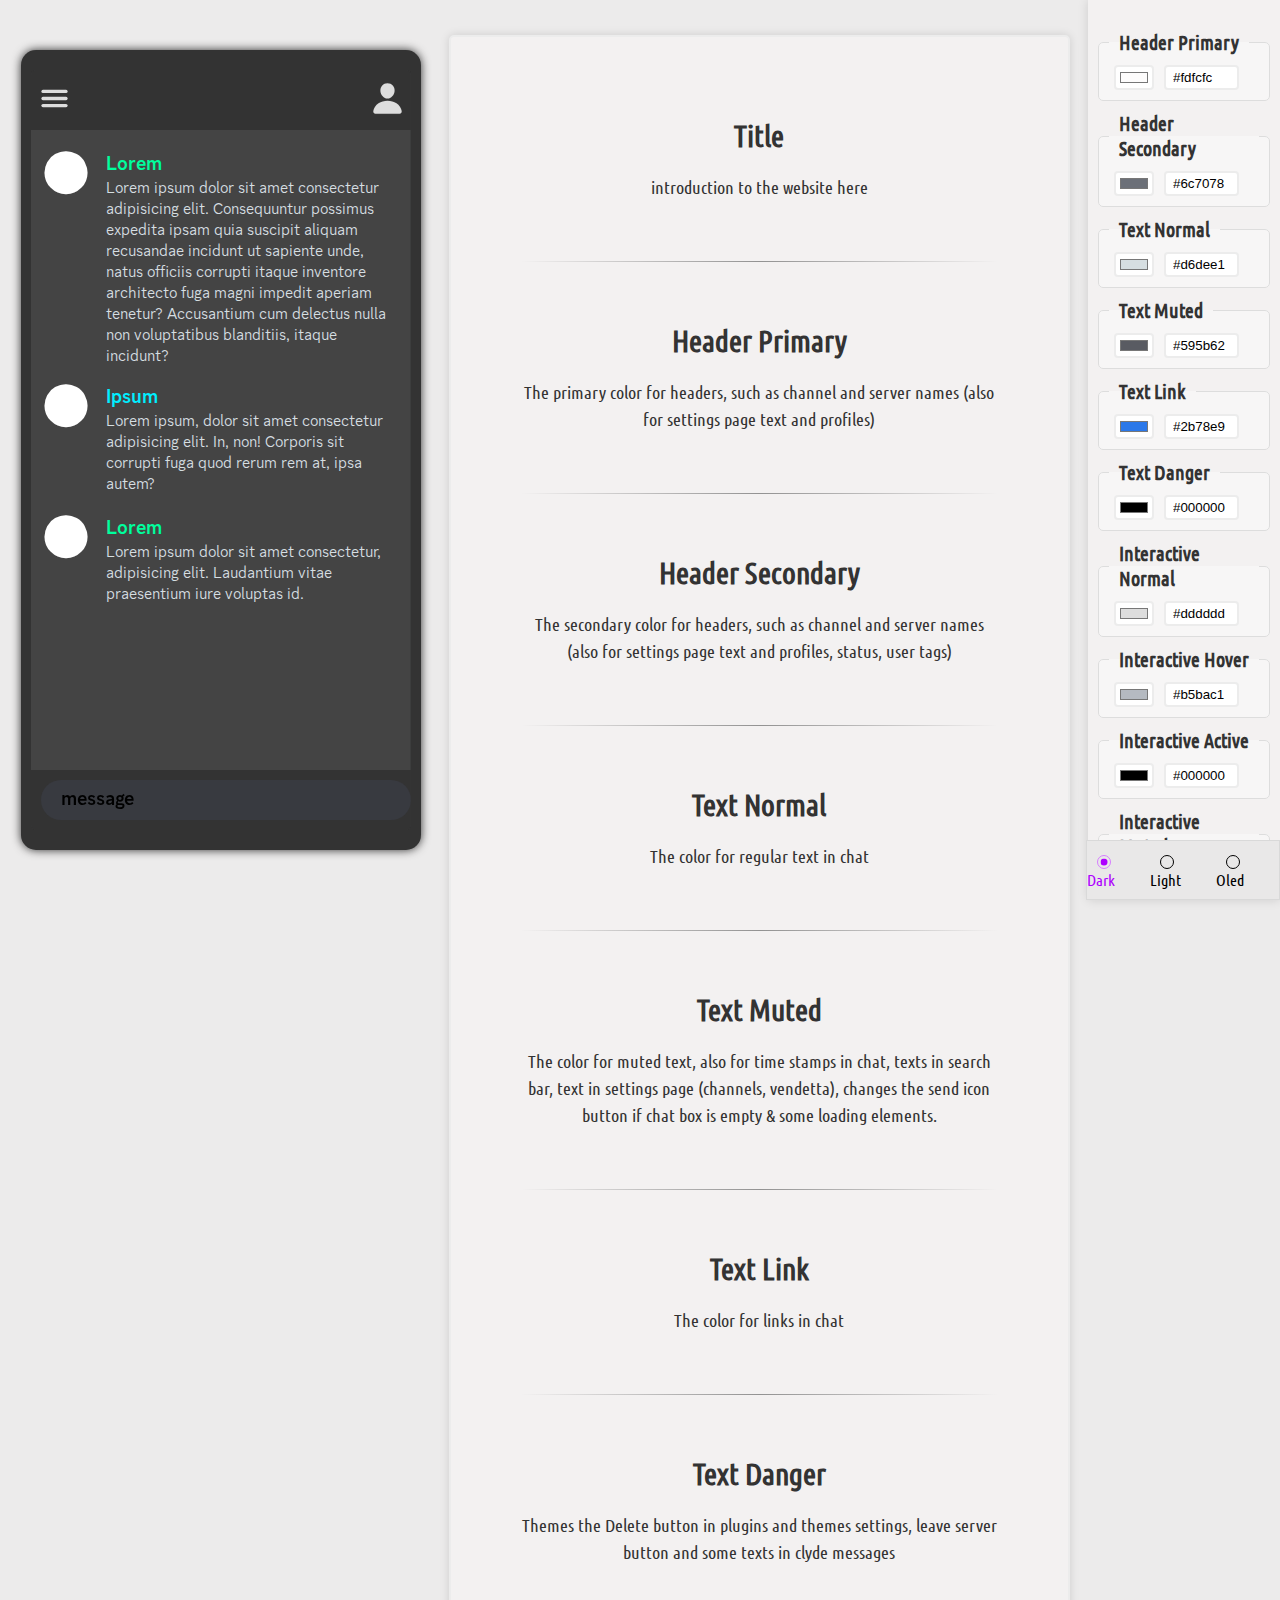
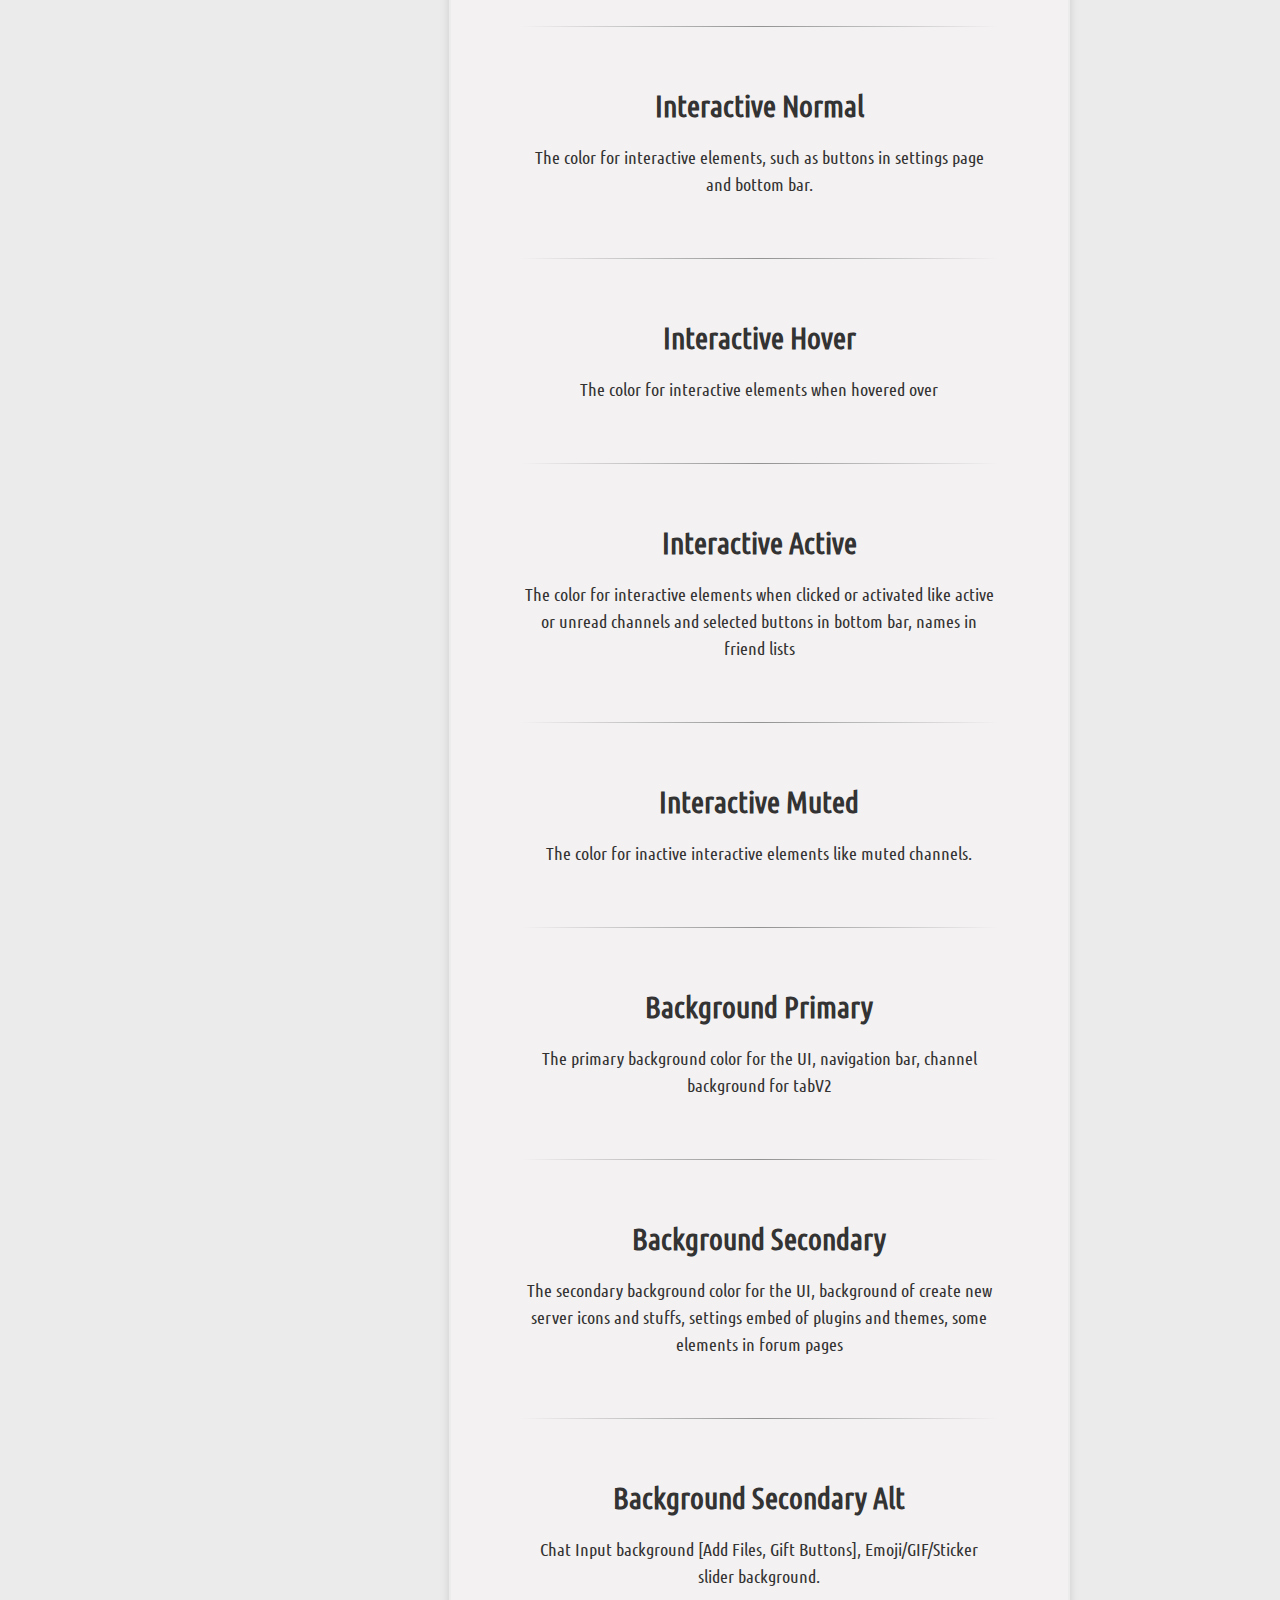
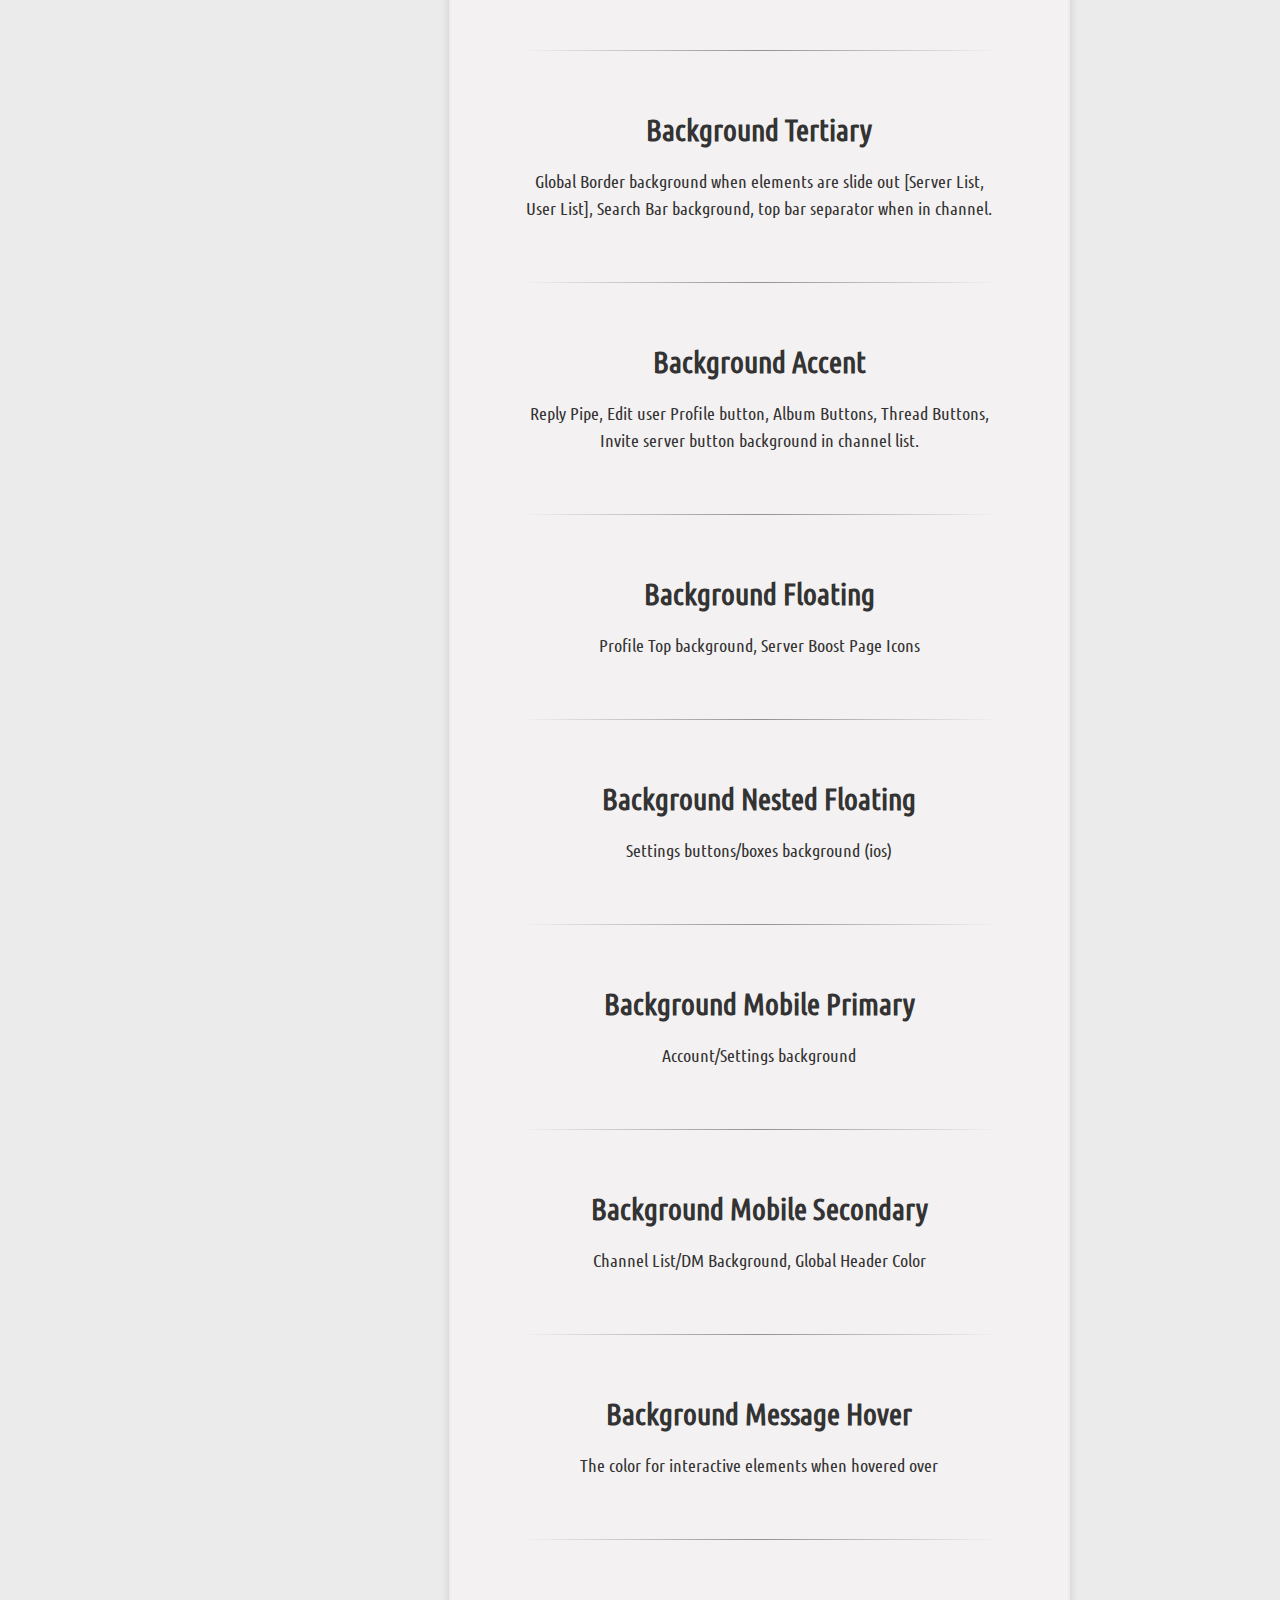
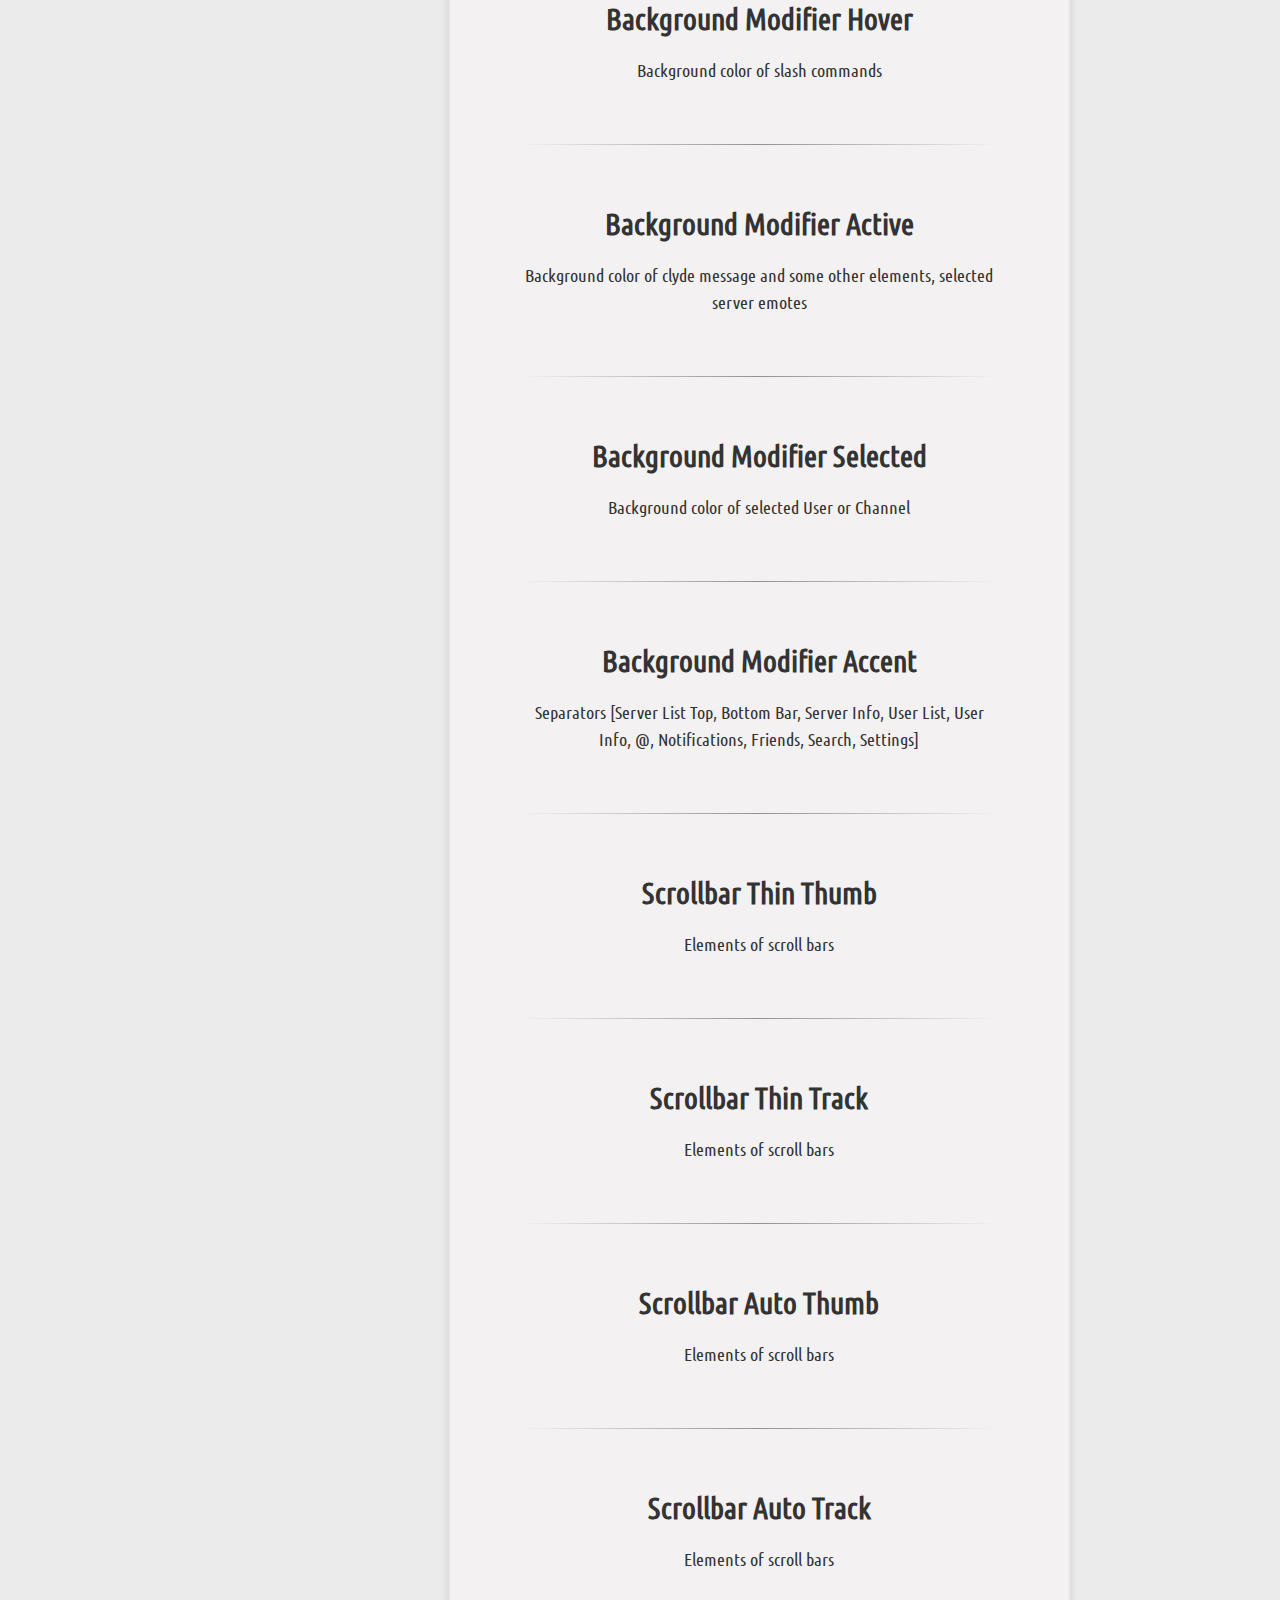
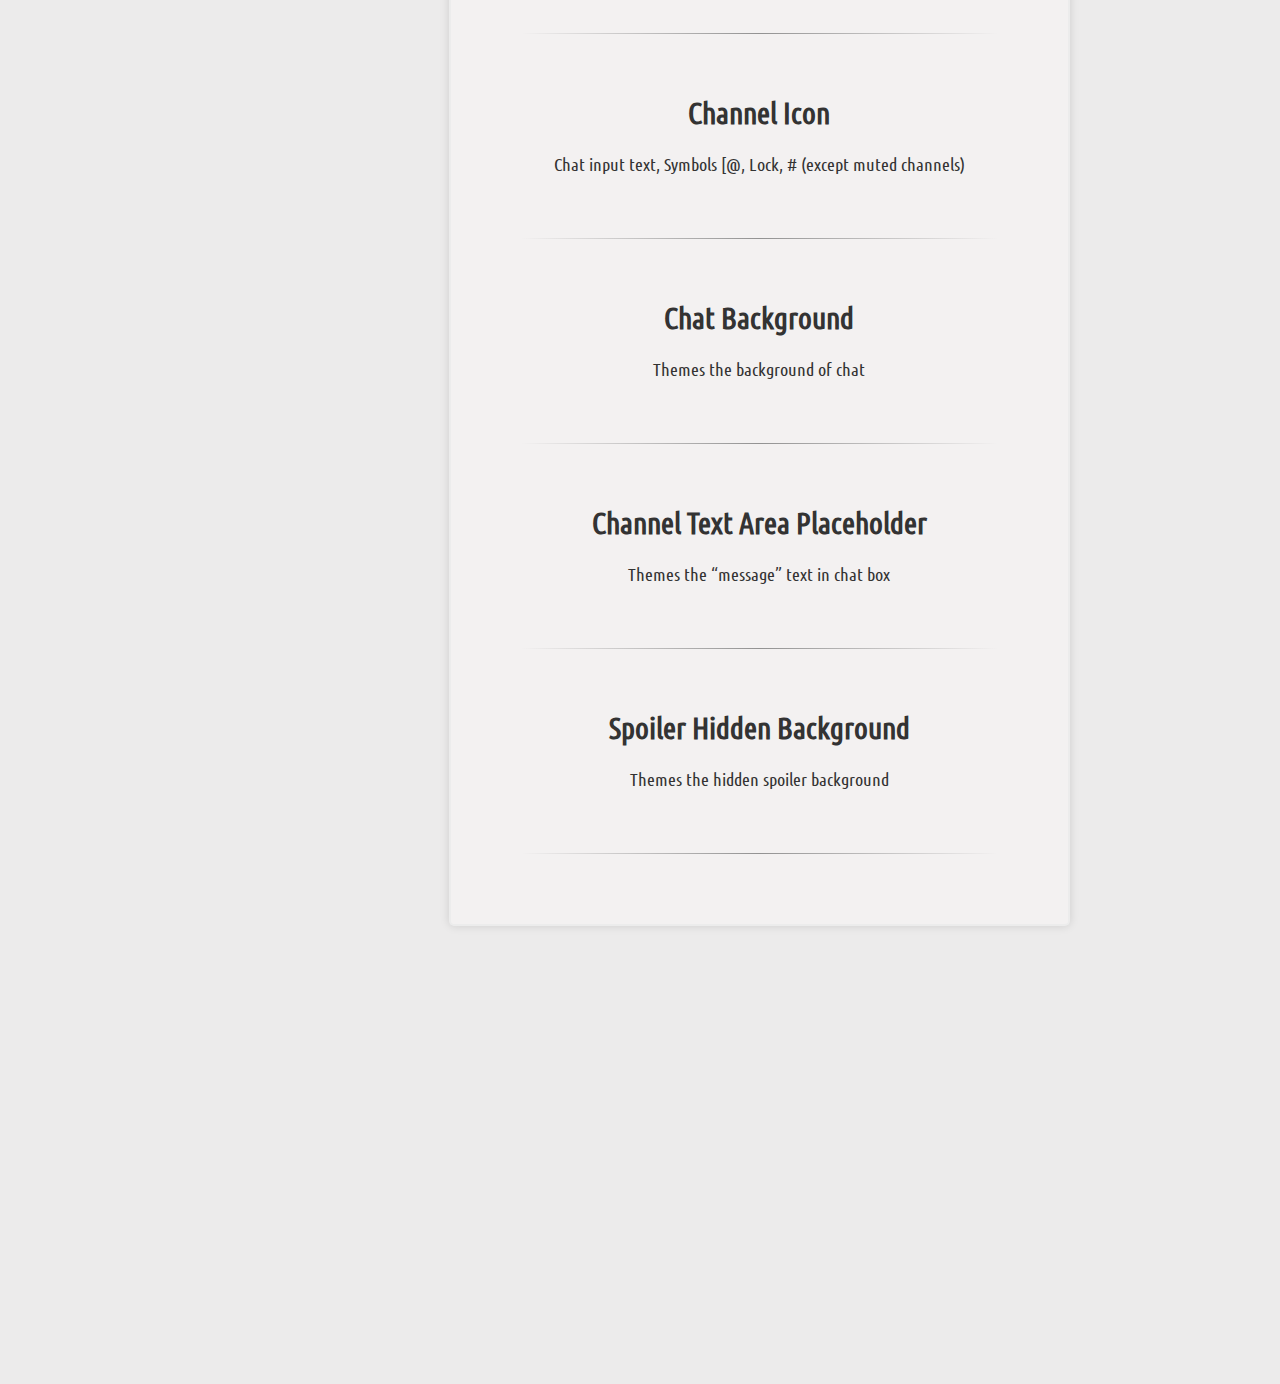
==== commit f4d1b567: "Added reverse scroll to view" ====
--- a/web/index.html
+++ b/web/index.html
@@ -12,193 +12,193 @@
 <body>
     <nav id="sidebar" ondrop="dropHandler(event);" ondragover="dragOverHandler(event);" ondragleave="dragLeaveHandler(event)">
         <fieldset>
-            <legend onclick="goto('description HEADER_PRIMARY')">Header Primary</legend>
+            <legend onclick="goto('description HEADER_PRIMARY')" id="HEADER_PRIMARY">Header Primary</legend>
             <input type="color" class="HEADER_PRIMARY">
             <input type="text" class="HEADER_PRIMARY" value="#aaeeff">
         </fieldset>
 
         <fieldset>
-            <legend onclick="goto('description HEADER_PRIMARY')">Header Secondary</legend>
+            <legend onclick="goto('description HEADER_SECONDARY')" id="HEADER_SECONDARY">Header Secondary</legend>
             <input type="color" class="HEADER_SECONDARY">
             <input type="text" class="HEADER_SECONDARY" value="#ffaaff">
         </fieldset>
 
         <fieldset>
-            <legend onclick="goto('description TEXT_NORMAL')">Text Normal</legend>
+            <legend onclick="goto('description TEXT_NORMAL')" id="TEXT_NORMAL">Text Normal</legend>
             <input type="color" class="TEXT_NORMAL">
             <input type="text" class="TEXT_NORMAL" value="#aaeeff">
         </fieldset>
 
         <fieldset>
-            <legend onclick="goto('description TEXT_MUTED')">Text Muted</legend>
+            <legend onclick="goto('description TEXT_MUTED')" id="TEXT_MUTED">Text Muted</legend>
             <input type="color" class="TEXT_MUTED">
             <input type="text" class="TEXT_MUTED" value="#aaeeff">
         </fieldset>
 
         <fieldset>
-            <legend onclick="goto('description TEXT_LINK')">Text Link</legend>
+            <legend onclick="goto('description TEXT_LINK')" id="TEXT_LINK">Text Link</legend>
             <input type="color" class="TEXT_LINK">
             <input type="text" class="TEXT_LINK" value="#aaeeff">
         </fieldset>
 
         <fieldset>
-            <legend onclick="goto('description TEXT_DANGER')">Text Danger</legend>
+            <legend onclick="goto('description TEXT_DANGER')" id="TEXT_DANGER">Text Danger</legend>
             <input type="color" class="TEXT_DANGER">
             <input type="text" class="TEXT_DANGER" value="#aaeeff">
         </fieldset>
 
         <fieldset>
-            <legend onclick="goto('description INTERACTIVE_NORMAL')">Interactive Normal</legend>
+            <legend onclick="goto('description INTERACTIVE_NORMAL')" id="INTERACTIVE_NORMAL">Interactive Normal</legend>
             <input type="color" class="INTERACTIVE_NORMAL">
             <input type="text" class="INTERACTIVE_NORMAL" value="#aaeeff">
         </fieldset>
 
         <fieldset>
-            <legend onclick="goto('description INTERACTIVE_HOVER')">Interactive Hover</legend>
+            <legend onclick="goto('description INTERACTIVE_HOVER')" id="INTERACTIVE_HOVER">Interactive Hover</legend>
             <input type="color" class="INTERACTIVE_HOVER">
             <input type="text" class="INTERACTIVE_HOVER" value="#aaeeff">
         </fieldset>
 
         <fieldset>
-            <legend onclick="goto('description INTERACTIVE_ACTIVE')">Interactive Active</legend>
+            <legend onclick="goto('description INTERACTIVE_ACTIVE')" id="INTERACTIVE_ACTIVE">Interactive Active</legend>
             <input type="color" class="INTERACTIVE_ACTIVE">
             <input type="text" class="INTERACTIVE_ACTIVE" value="#aaeeff">
         </fieldset>
 
         <fieldset>
-            <legend onclick="goto('description INTERACTIVE_MUTED')">Interactive Muted</legend>
+            <legend onclick="goto('description INTERACTIVE_MUTED')" id="INTERACTIVE_MUTED">Interactive Muted</legend>
             <input type="color" class="INTERACTIVE_MUTED">
             <input type="text" class="INTERACTIVE_MUTED" value="#aaeeff">
         </fieldset>
 
         <fieldset>
-            <legend onclick="goto('description BACKGROUND_PRIMARY')">Background Primary</legend>
+            <legend onclick="goto('description BACKGROUND_PRIMARY')" id="BACKGROUND_PRIMARY">Background Primary</legend>
             <input type="color" class="BACKGROUND_PRIMARY">
             <input type="text" class="BACKGROUND_PRIMARY" value="#aaeeff">
         </fieldset>
 
         <fieldset>
-            <legend onclick="goto('description BACKGROUND_SECONDARY')">Background Secondary</legend>
+            <legend onclick="goto('description BACKGROUND_SECONDARY')" id="BACKGROUND_SECONDARY">Background Secondary</legend>
             <input type="color" class="BACKGROUND_SECONDARY">
             <input type="text" class="BACKGROUND_SECONDARY" value="#aaeeff">
         </fieldset>
 
         <fieldset>
-            <legend onclick="goto('description BACKGROUND_SECONDARY_ALT')">Background Secondary Alt</legend>
+            <legend onclick="goto('description BACKGROUND_SECONDARY_ALT')" id="BACKGROUND_SECONDARY_ALT">Background Secondary Alt</legend>
             <input type="color" class="BACKGROUND_SECONDARY_ALT">
             <input type="text" class="BACKGROUND_SECONDARY_ALT" value="#aaeeff">
         </fieldset>
 
         <fieldset>
-            <legend onclick="goto('description BACKGROUND_TERTIARY')">Background Tertiary</legend>
+            <legend onclick="goto('description BACKGROUND_TERTIARY')" id="BACKGROUND_TERTIARY">Background Tertiary</legend>
             <input type="color" class="BACKGROUND_TERTIARY">
             <input type="text" class="BACKGROUND_TERTIARY" value="#aaeeff">
         </fieldset>
 
         <fieldset>
-            <legend onclick="goto('description BACKGROUND_ACCENT')">Background Accent</legend>
+            <legend onclick="goto('description BACKGROUND_ACCENT')" id="BACKGROUND_ACCENT">Background Accent</legend>
             <input type="color" class="BACKGROUND_ACCENT">
             <input type="text" class="BACKGROUND_ACCENT" value="#aaeeff">
         </fieldset>
 
         <fieldset>
-            <legend onclick="goto('description BACKGROUND_FLOATING')">Background Floating</legend>
+            <legend onclick="goto('description BACKGROUND_FLOATING')" id="BACKGROUND_FLOATING">Background Floating</legend>
             <input type="color" class="BACKGROUND_FLOATING">
             <input type="text" class="BACKGROUND_FLOATING" value="#aaeeff">
         </fieldset>
 
         <fieldset>
-            <legend onclick="goto('description BACKGROUND_NESTED_FLOATING')">Background Nested Floating</legend>
+            <legend onclick="goto('description BACKGROUND_NESTED_FLOATING')" id="BACKGROUND_NESTED_FLOATING">Background Nested Floating</legend>
             <input type="color" class="BACKGROUND_NESTED_FLOATING">
             <input type="text" class="BACKGROUND_NESTED_FLOATING" value="#aaeeff">
         </fieldset>
 
         <fieldset>
-            <legend onclick="goto('description BACKGROUND_MOBILE_PRIMARY')">Background Mobile Primary</legend>
+            <legend onclick="goto('description BACKGROUND_MOBILE_PRIMARY')" id="BACKGROUND_MOBILE_PRIMARY">Background Mobile Primary</legend>
             <input type="color" class="BACKGROUND_MOBILE_PRIMARY">
             <input type="text" class="BACKGROUND_MOBILE_PRIMARY" value="#aaeeff">
         </fieldset>
 
         <fieldset>
-            <legend onclick="goto('description BACKGROUND_MOBILE_SECONDARY')">Background Mobile Secondary</legend>
+            <legend onclick="goto('description BACKGROUND_MOBILE_SECONDARY')" id="BACKGROUND_MOBILE_SECONDARY">Background Mobile Secondary</legend>
             <input type="color" class="BACKGROUND_MOBILE_SECONDARY">
             <input type="text" class="BACKGROUND_MOBILE_SECONDARY" value="#aaeeff">
         </fieldset>
 
         <fieldset>
-            <legend onclick="goto('description BACKGROUND_MESSAGE_HOVER')">Bacground Message Hover</legend>
+            <legend onclick="goto('description BACKGROUND_MESSAGE_HOVER')" id="BACKGROUND_MESSAGE_HOVER">Bacground Message Hover</legend>
             <input type="color" class="BACKGROUND_MESSAGE_HOVER">
             <input type="text" class="BACKGROUND_MESSAGE_HOVER" value="#aaeeff">
         </fieldset>
 
         <fieldset>
-            <legend onclick="goto('description BACKGROUND_MODIFIER_HOVER')">Background Modifier Hover</legend>
+            <legend onclick="goto('description BACKGROUND_MODIFIER_HOVER')" id="BACKGROUND_MODIFIER_HOVER">Background Modifier Hover</legend>
             <input type="color" class="BACKGROUND_MODIFIER_HOVER">
             <input type="text" class="BACKGROUND_MODIFIER_HOVER" value="#aaeeff">
         </fieldset>
 
         <fieldset>
-            <legend onclick="goto('description BACKGROUND_MODIFIER_ACTIVE')">Background Modifier Active</legend>
+            <legend onclick="goto('description BACKGROUND_MODIFIER_ACTIVE')" id="BACKGROUND_MODIFIER_ACTIVE">Background Modifier Active</legend>
             <input type="color" class="BACKGROUND_MODIFIER_ACTIVE">
             <input type="text" class="BACKGROUND_MODIFIER_ACTIVE" value="#aaeeff">
         </fieldset>
 
         <fieldset>
-            <legend onclick="goto('description BACKGROUND_MODIFIER_SELECTED')">Background Modifier Selected</legend>
+            <legend onclick="goto('description BACKGROUND_MODIFIER_SELECTED')" id="BACKGROUND_MODIFIER_SELECTED">Background Modifier Selected</legend>
             <input type="color" class="BACKGROUND_MODIFIER_SELECTED">
             <input type="text" class="BACKGROUND_MODIFIER_SELECTED" value="#aaeeff">
         </fieldset>
 
         <fieldset>
-            <legend onclick="goto('description BACKGROUND_MODIFIER_ACCENT')">Background Modifier Accent</legend>
+            <legend onclick="goto('description BACKGROUND_MODIFIER_ACCENT')" id="BACKGROUND_MODIFIER_ACCENT">Background Modifier Accent</legend>
             <input type="color" class="BACKGROUND_MODIFIER_ACCENT">
             <input type="text" class="BACKGROUND_MODIFIER_ACCENT" value="#aaeeff">
         </fieldset>
 
         <fieldset>
-            <legend onclick="goto('description SCROLLBAR_THIN_THUMB')">Scrollbar Thin Thumb</legend>
+            <legend onclick="goto('description SCROLLBAR_THIN_THUMB')" id="SCROLLBAR_THIN_THUMB">Scrollbar Thin Thumb</legend>
             <input type="color" class="SCROLLBAR_THIN_THUMB">
             <input type="text" class="SCROLLBAR_THIN_THUMB" value="#aaeeff">
         </fieldset>
 
         <fieldset>
-            <legend onclick="goto('description SCROLLBAR_THIN_TRACK')">Scrollbar Thin Track</legend>
+            <legend onclick="goto('description SCROLLBAR_THIN_TRACK')" id="SCROLLBAR_THIN_TRACK">Scrollbar Thin Track</legend>
             <input type="color" class="SCROLLBAR_THIN_TRACK">
             <input type="text" class="SCROLLBAR_THIN_TRACK" value="#aaeeff">
         </fieldset>
 
         <fieldset>
-            <legend onclick="goto('description SCROLLBAR_AUTO_THUMB')">Scrollbar Auto Thumb</legend>
+            <legend onclick="goto('description SCROLLBAR_AUTO_THUMB')" id="SCROLLBAR_AUTO_THUMB">Scrollbar Auto Thumb</legend>
             <input type="color" class="SCROLLBAR_AUTO_THUMB">
             <input type="text" class="SCROLLBAR_AUTO_THUMB" value="#aaeeff">
         </fieldset>
 
         <fieldset>
-            <legend onclick="goto('description SCROLLBAR_AUTO_TRACK')">Scrollbar Auto Track</legend>
+            <legend onclick="goto('description SCROLLBAR_AUTO_TRACK')" id="SCROLLBAR_AUTO_TRACK">Scrollbar Auto Track</legend>
             <input type="color" class="SCROLLBAR_AUTO_TRACK">
             <input type="text" class="SCROLLBAR_AUTO_TRACK" value="#aaeeff">
         </fieldset>
 
         <fieldset>
-            <legend onclick="goto('description CHANNEL_ICON')">Channel Icon</legend>
+            <legend onclick="goto('description CHANNEL_ICON')" id="CHANNEL_ICON">Channel Icon</legend>
             <input type="color" class="CHANNEL_ICON">
             <input type="text" class="CHANNEL_ICON" value="#aaeeff">
         </fieldset>
 
         <fieldset>
-            <legend onclick="goto('description CHAT_BACKGROUND')">Chat Background</legend>
+            <legend onclick="goto('description CHAT_BACKGROUND')" id="CHAT_BACKGROUND">Chat Background</legend>
             <input type="color" class="CHAT_BACKGROUND">
             <input type="text" class="CHAT_BACKGROUND" value="#aaeeff">
         </fieldset>
 
         <fieldset>
-            <legend onclick="goto('description CHANNEL_TEXT_AREA_PLACEHOLDER')">Channel Text Area Placeholder</legend>
+            <legend onclick="goto('description CHANNEL_TEXT_AREA_PLACEHOLDER')" id="CHANNEL_TEXT_AREA_PLACEHOLDER">Channel Text Area Placeholder</legend>
             <input type="color" class="CHANNEL_TEXT_AREA_PLACEHOLDER">
             <input type="text" class="CHANNEL_TEXT_AREA_PLACEHOLDER" value="#aaeeff">
         </fieldset>
         
         <fieldset>
-            <legend onclick="goto('description SPOILER_HIDDEN_BACKGROUND')">Spoiler Hidden Background</legend>
+            <legend onclick="goto('description SPOILER_HIDDEN_BACKGROUND')" id="SPOILER_HIDDEN_BACKGROUND">Spoiler Hidden Background</legend>
             <input type="color" class="SPOILER_HIDDEN_BACKGROUND">
             <input type="text" class="SPOILER_HIDDEN_BACKGROUND" value="#aaeeff">
         </fieldset>
@@ -309,162 +309,162 @@
             <p>introduction to the website here</p>
         </section><hr>
 
-        <section id="description HEADER_PRIMARY">
+        <section id="description HEADER_PRIMARY" onclick='goto("HEADER_PRIMARY")'>
             <h2>Header Primary</h2>
             <p>The primary color for headers, such as channel and server names (also for settings page text and profiles)</p>
         </section><hr>
 
-        <section id="description HEADER_SECONDARY">
+        <section id="description HEADER_SECONDARY" onclick='goto("HEADER_SECONDARY")'>
             <h2>Header Secondary</h2>
             <p>The secondary color for headers, such as channel and server names (also for settings page text and profiles, status, user tags)</p>
         </section><hr>
 
-        <section id="description TEXT_NORMAL">
+        <section id="description TEXT_NORMAL" onclick='goto("TEXT_NORMAL")'>
             <h2>Text Normal</h2>
             <p>The color for regular text in chat</p>
         </section><hr>
 
-        <section id="description TEXT_MUTED">
+        <section id="description TEXT_MUTED" onclick='goto("TEXT_MUTED")'>
             <h2>Text Muted</h2>
             <p>The color for muted text, also for time stamps in chat, texts in search bar, text in settings page (channels, vendetta), changes the send icon button if chat box is empty & some loading elements.</p>
         </section><hr>
 
-        <section id="description TEXT_LINK">
+        <section id="description TEXT_LINK" onclick='goto("TEXT_LINK")'>
             <h2>Text Link</h2>
             <p>The color for links in chat</p>
         </section><hr>
 
-        <section id="description TEXT_DANGER">
+        <section id="description TEXT_DANGER" onclick='goto("TEXT_DANGER")'>
             <h2>Text Danger</h2>
             <p>Themes the Delete button in plugins and themes settings, leave server button and some texts in clyde messages</p>
         </section><hr>
 
-        <section id="description INTERACTIVE_NORMAL">
+        <section id="description INTERACTIVE_NORMAL" onclick='goto("INTERACTIVE_NORMAL")'>
             <h2>Interactive Normal</h2>
             <p>The color for interactive elements, such as buttons in settings page and bottom bar.</p>
         </section><hr>
 
-        <section id="description INTERACTIVE_HOVER">
+        <section id="description INTERACTIVE_HOVER" onclick='goto("INTERACTIVE_HOVER")'>
             <h2>Interactive Hover</h2>
             <p>The color for interactive elements when hovered over</p>
         </section><hr>
 
-        <section id="description INTERACTIVE_ACTIVE">
+        <section id="description INTERACTIVE_ACTIVE" onclick='goto("INTERACTIVE_ACTIVE")'>
             <h2>Interactive Active</h2>
             <p>The color for interactive elements when clicked or activated like active or unread channels and selected buttons in bottom bar, names in friend lists</p>
         </section><hr>
 
-        <section id="description INTERACTIVE_MUTED">
+        <section id="description INTERACTIVE_MUTED" onclick='goto("INTERACTIVE_MUTED")'>
             <h2>Interactive Muted</h2>
             <p>The color for inactive interactive elements like muted channels.</p>
         </section><hr>
 
-        <section id="description BACKGROUND_PRIMARY">
+        <section id="description BACKGROUND_PRIMARY" onclick='goto("BACKGROUND_PRIMARY")'>
             <h2>Background Primary</h2>
             <p>The primary background color for the UI, navigation bar, channel background for tabV2</p>
         </section><hr>
 
-        <section id="description BACKGROUND_SECONDARY">
+        <section id="description BACKGROUND_SECONDARY" onclick='goto("BACKGROUND_SECONDARY")'>
             <h2>Background Secondary</h2>
             <p>The secondary background color for the UI, background of create new server icons and stuffs, settings embed of plugins and themes, some elements in forum pages</p>
         </section><hr>
 
-        <section id="description BACKGROUND_SECONDARY_ALT">
+        <section id="description BACKGROUND_SECONDARY_ALT" onclick='goto("BACKGROUND_SECONDARY_ALT")'>
             <h2>Background Secondary Alt</h2>
             <p>Chat Input background [Add Files, Gift Buttons], Emoji/GIF/Sticker slider background.</p>
         </section><hr>
 
-        <section id="description BACKGROUND_TERTIARY">
+        <section id="description BACKGROUND_TERTIARY" onclick='goto("BACKGROUND_TERTIARY")'>
             <h2>Background Tertiary</h2>
             <p>Global Border background when elements are slide out [Server List, User List], Search Bar background, top bar separator when in channel.</p>
         </section><hr>
 
-        <section id="description BACKGROUND_ACCENT">
+        <section id="description BACKGROUND_ACCENT" onclick='goto("BACKGROUND_ACCENT")'>
             <h2>Background Accent</h2>
             <p>Reply Pipe, Edit user Profile button, Album Buttons, Thread Buttons, Invite server button background in channel list.</p>
         </section><hr>
 
-        <section id="description BACKGROUND_FLOATING">
+        <section id="description BACKGROUND_FLOATING" onclick='goto("BACKGROUND_FLOATING")'>
             <h2>Background Floating</h2>
             <p>Profile Top background, Server Boost Page Icons</p>
         </section><hr>
 
-        <section id="description BACKGROUND_NESTED_FLOATING">
+        <section id="description BACKGROUND_NESTED_FLOATING" onclick='goto("BACKGROUND_NESTED_FLOATING")'>
             <h2>Background Nested Floating</h2>
             <p>Settings buttons/boxes background (ios)</p>
         </section><hr>
 
-        <section id="description BACKGROUND_MOBILE_PRIMARY">
+        <section id="description BACKGROUND_MOBILE_PRIMARY" onclick='goto("BACKGROUND_MOBILE_PRIMARY")'>
             <h2>Background Mobile Primary</h2>
             <p>Account/Settings background</p>
         </section><hr>
 
-        <section id="description BACKGROUND_MOBILE_SECONDARY">
+        <section id="description BACKGROUND_MOBILE_SECONDARY" onclick='goto("BACKGROUND_MOBILE_SECONDARY")'>
             <h2>Background Mobile Secondary</h2>
             <p>Channel List/DM Background, Global Header Color</p>
         </section><hr>
 
-        <section id="description BACKGROUND_MESSAGE_HOVER">
+        <section id="description BACKGROUND_MESSAGE_HOVER" onclick='goto("BACKGROUND_MESSAGE_HOVER")'>
             <h2>Background Message Hover</h2>
             <p>The color for interactive elements when hovered over</p>
         </section><hr>
 
-        <section id="description BACKGROUND_MODIFIER_HOVER">
+        <section id="description BACKGROUND_MODIFIER_HOVER" onclick='goto("BACKGROUND_MODIFIER_HOVER")'>
             <h2>Background Modifier Hover</h2>
             <p>Background color of slash commands</p>
         </section><hr>
 
-        <section id="description BACKGROUND_MODIFIER_ACTIVE">
+        <section id="description BACKGROUND_MODIFIER_ACTIVE" onclick='goto("BACKGROUND_MODIFIER_ACTIVE")'>
             <h2>Background Modifier Active</h2>
             <p>Background color of clyde message and some other elements, selected server emotes</p>
         </section><hr>
 
-        <section id="description BACKGROUND_MODIFIER_SELECTED">
+        <section id="description BACKGROUND_MODIFIER_SELECTED" onclick='goto("BACKGROUND_MODIFIER_SELECTED")'>
             <h2>Background Modifier Selected</h2>
             <p>Background color of selected User or Channel</p>
         </section><hr>
 
-        <section id="description BACKGROUND_MODIFIER_ACCENT">
+        <section id="description BACKGROUND_MODIFIER_ACCENT" onclick='goto("BACKGROUND_MODIFIER_ACCENT")'>
             <h2>Background Modifier Accent</h2>
             <p>Separators [Server List Top, Bottom Bar, Server Info, User List, User Info, @, Notifications, Friends, Search, Settings]</p>
         </section><hr>
 
-        <section id="description SCROLLBAR_THIN_THUMB">
+        <section id="description SCROLLBAR_THIN_THUMB" onclick='goto("SCROLLBAR_THIN_THUMB")'>
             <h2>Scrollbar Thin Thumb</h2>
             <p>Elements of scroll bars</p>
         </section><hr>
 
-        <section id="description SCROLLBAR_THIN_TRACK">
+        <section id="description SCROLLBAR_THIN_TRACK" onclick='goto("SCROLLBAR_THIN_TRACK")'>
             <h2>Scrollbar Thin Track</h2>
             <p>Elements of scroll bars</p>
         </section><hr>
 
-        <section id="description SCROLLBAR_AUTO_THUMB">
+        <section id="description SCROLLBAR_AUTO_THUMB" onclick='goto("SCROLLBAR_AUTO_THUMB")'>
             <h2>Scrollbar Auto Thumb</h2>
             <p>Elements of scroll bars</p>
         </section><hr>
 
-        <section id="description SCROLLBAR_AUTO_TRACK">
+        <section id="description SCROLLBAR_AUTO_TRACK" onclick='goto("SCROLLBAR_AUTO_TRACK")'>
             <h2>Scrollbar Auto Track</h2>
             <p>Elements of scroll bars</p>
         </section><hr>
 
-        <section id="description CHANNEL_ICON">
+        <section id="description CHANNEL_ICON" onclick='goto("CHANNEL_ICON")'>
             <h2>Channel Icon</h2>
             <p>Chat input text, Symbols [@, Lock, # (except muted channels)</p>
         </section><hr>
 
-        <section id="description CHAT_BACKGROUND">
+        <section id="description CHAT_BACKGROUND" onclick='goto("CHAT_BACKGROUND")'>
             <h2>Chat Background</h2>
             <p>Themes the background of chat</p>
         </section><hr>
 
-        <section id="description CHANNEL_TEXT_AREA_PLACEHOLDER">
+        <section id="description CHANNEL_TEXT_AREA_PLACEHOLDER" onclick='goto("CHANNEL_TEXT_AREA_PLACEHOLDER")'>
             <h2>Channel Text Area Placeholder</h2>
             <p>Themes the “message” text in chat box</p>
         </section><hr>
 
-        <section id="description SPOILER_HIDDEN_BACKGROUND">
+        <section id="description SPOILER_HIDDEN_BACKGROUND" onclick='goto("SPOILER_HIDDEN_BACKGROUND")'>
             <h2>Spoiler Hidden Background</h2>
             <p>Themes the hidden spoiler background</p>
         </section><hr>
--- a/web/style.css
+++ b/web/style.css
@@ -195,6 +195,8 @@
     padding: 20px 0 60px 0;
 
     overflow-y: scroll;
+    scroll-behavior: smooth;
+
 }
 
 #export {
@@ -225,6 +227,12 @@
 
     display: flex;
     align-items: center;
+
+    transition: scale 0.2s ease-out;
+}
+
+fieldset:hover {
+    scale: 1.02;
 }
 
 fieldset input[type=text] {
@@ -271,7 +279,7 @@
     font-family: "ubuntu-condensed";
     cursor: pointer;
 
-    transition: color 0.3s ease-in-out;
+    transition: all 0.3s ease-in-out;
 }
 
 legend:hover {
@@ -357,6 +365,15 @@
     display: flex;
 }
 
+section {
+    transition: all 0.3s ease-in-out, transform 0.2s ease-out;
+    cursor: pointer;
+}
+
+section:hover {
+    transform: scale(1.02);
+}
+
 hr {
     border: 0;
     height: 1px;
@@ -369,7 +386,8 @@
     font-size: 18px;
     line-height: 1.5;
     color: #333;
-    margin: 0 30px;
+    margin: 0 30px 60px 30px;
+    text-align: center;
 }
 
 article h2 {
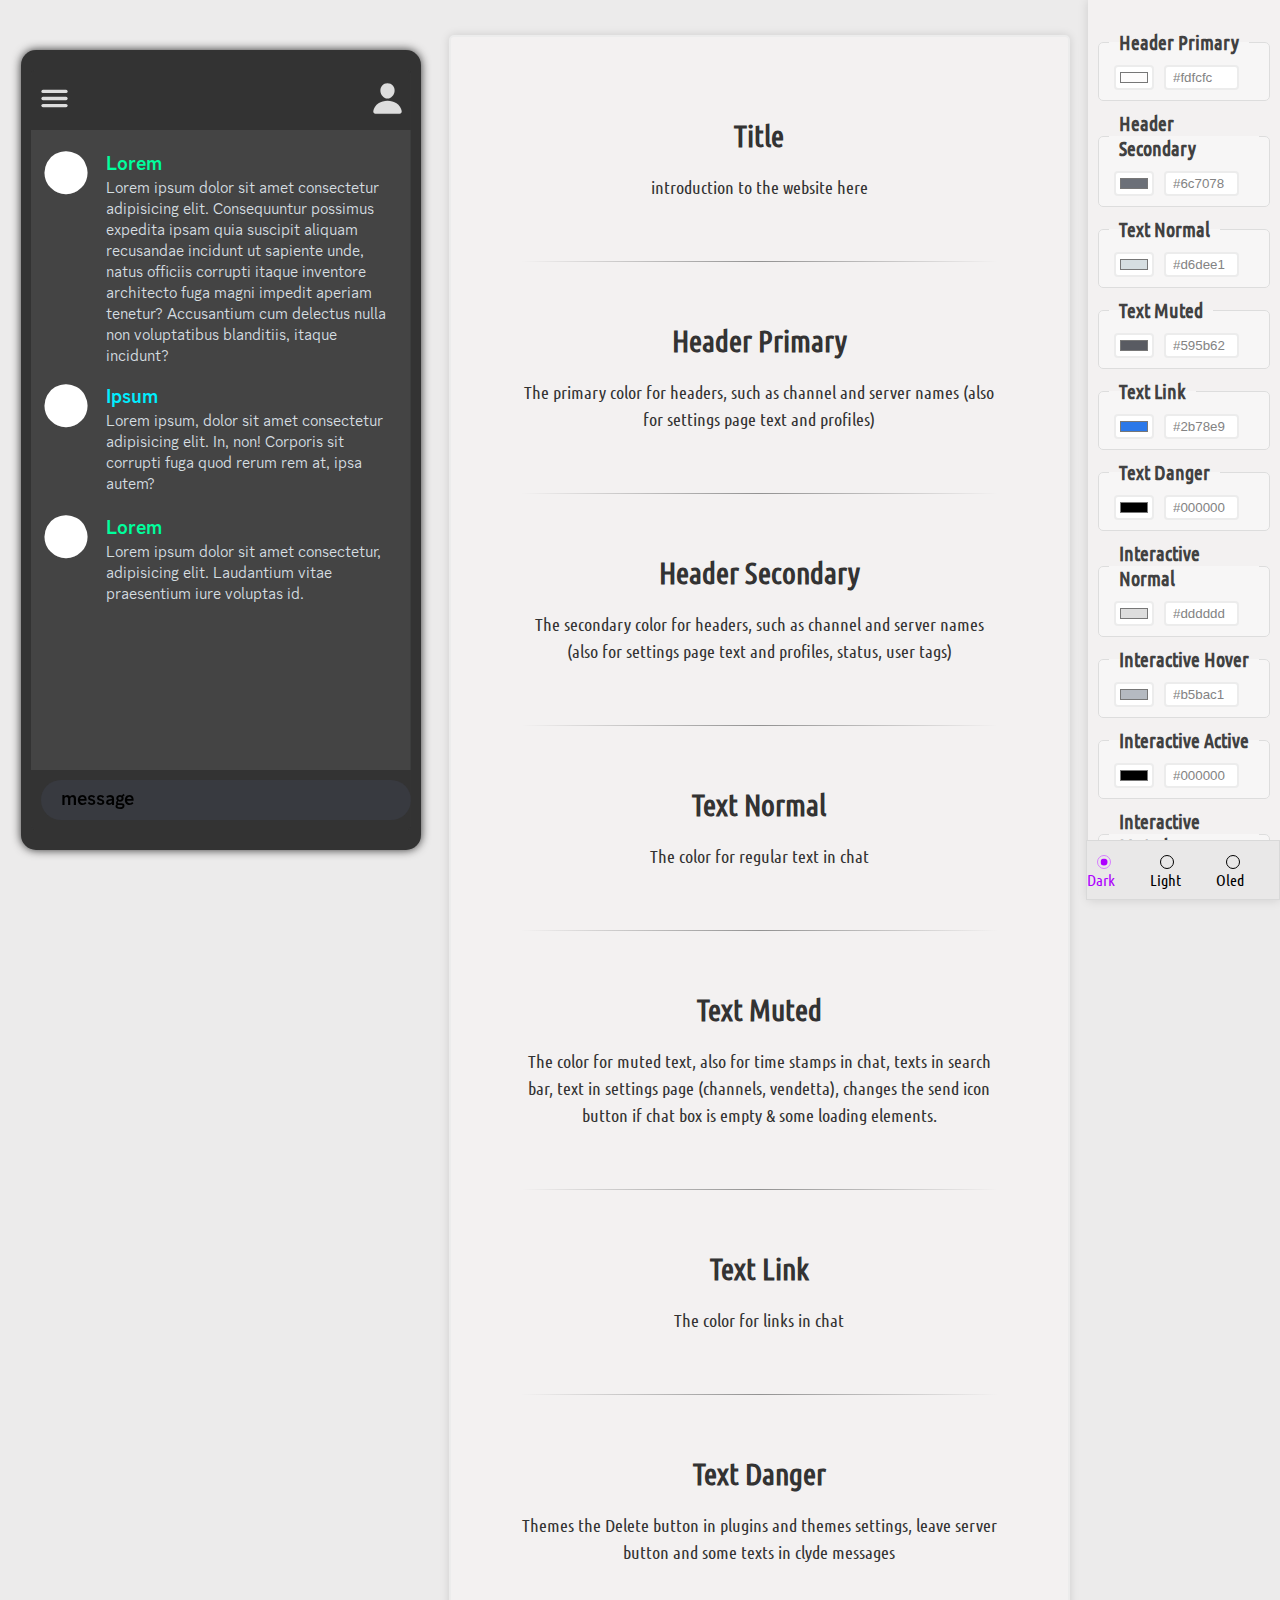
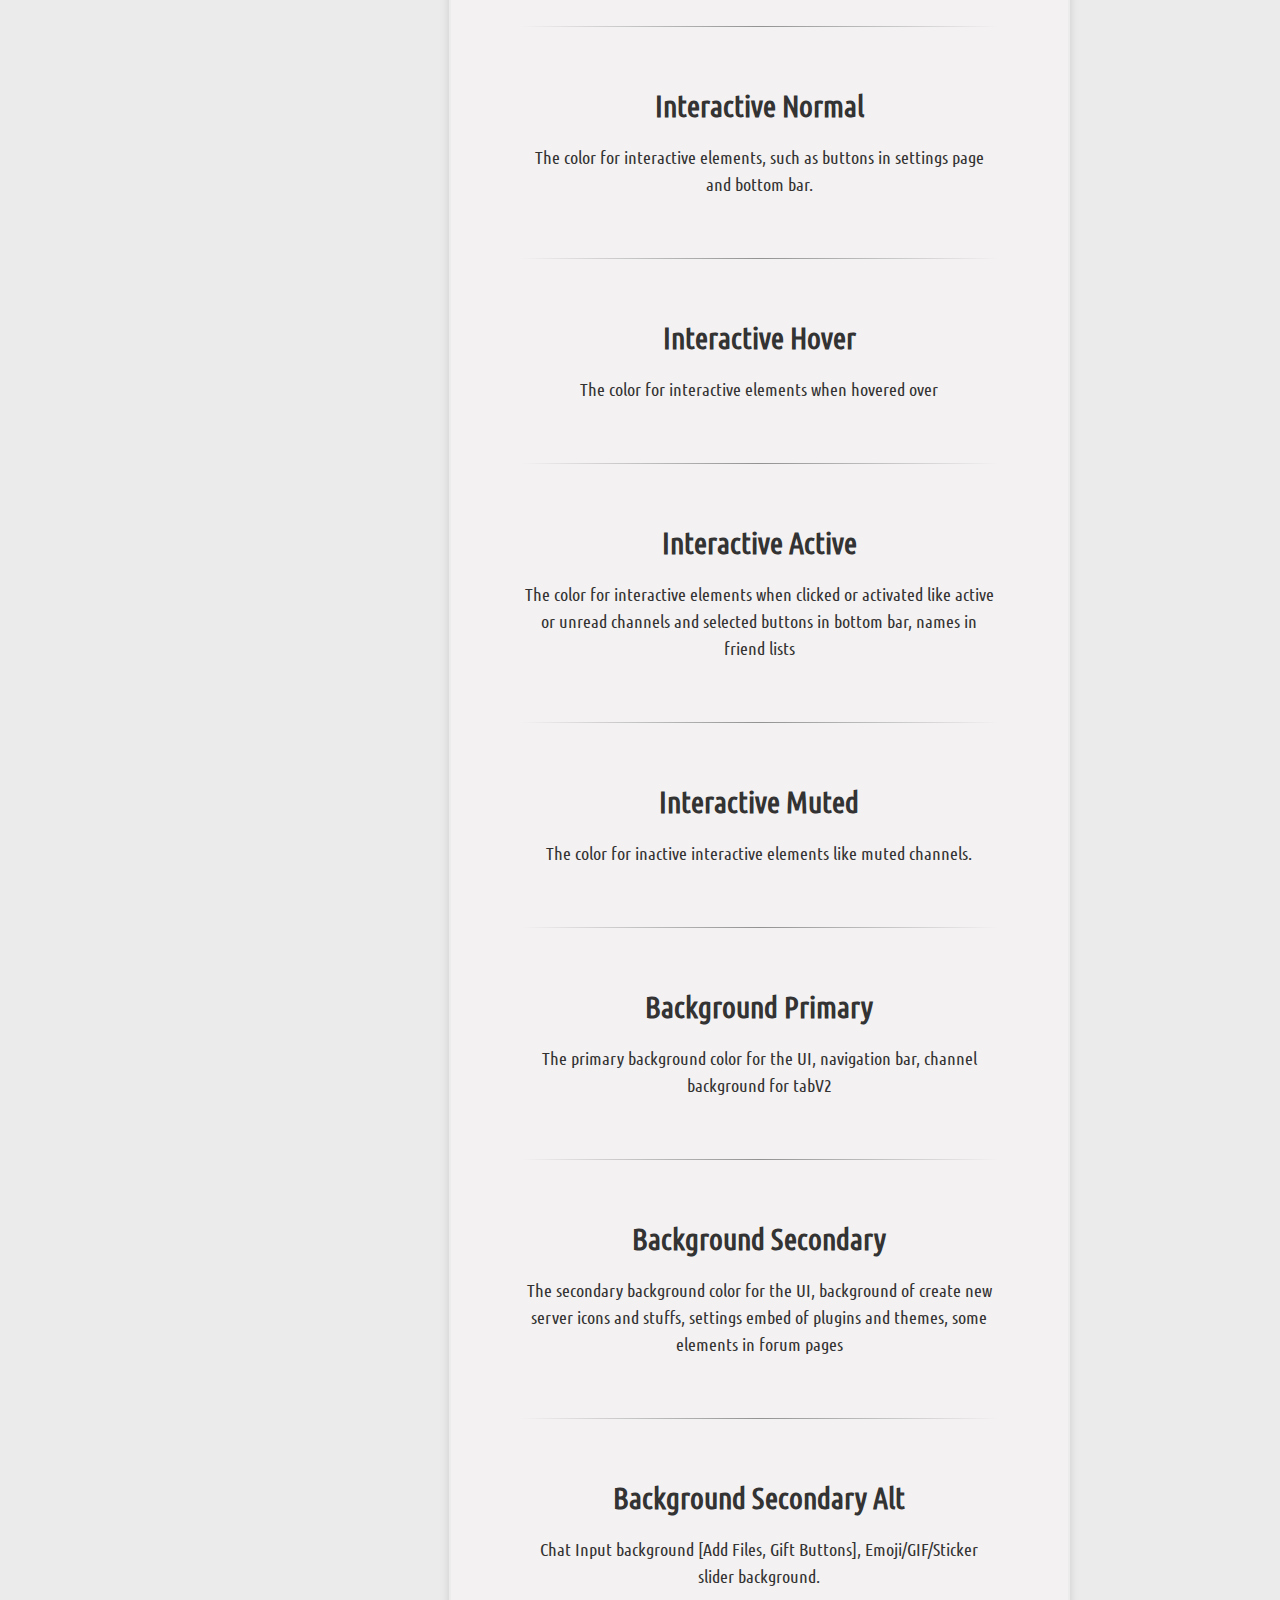
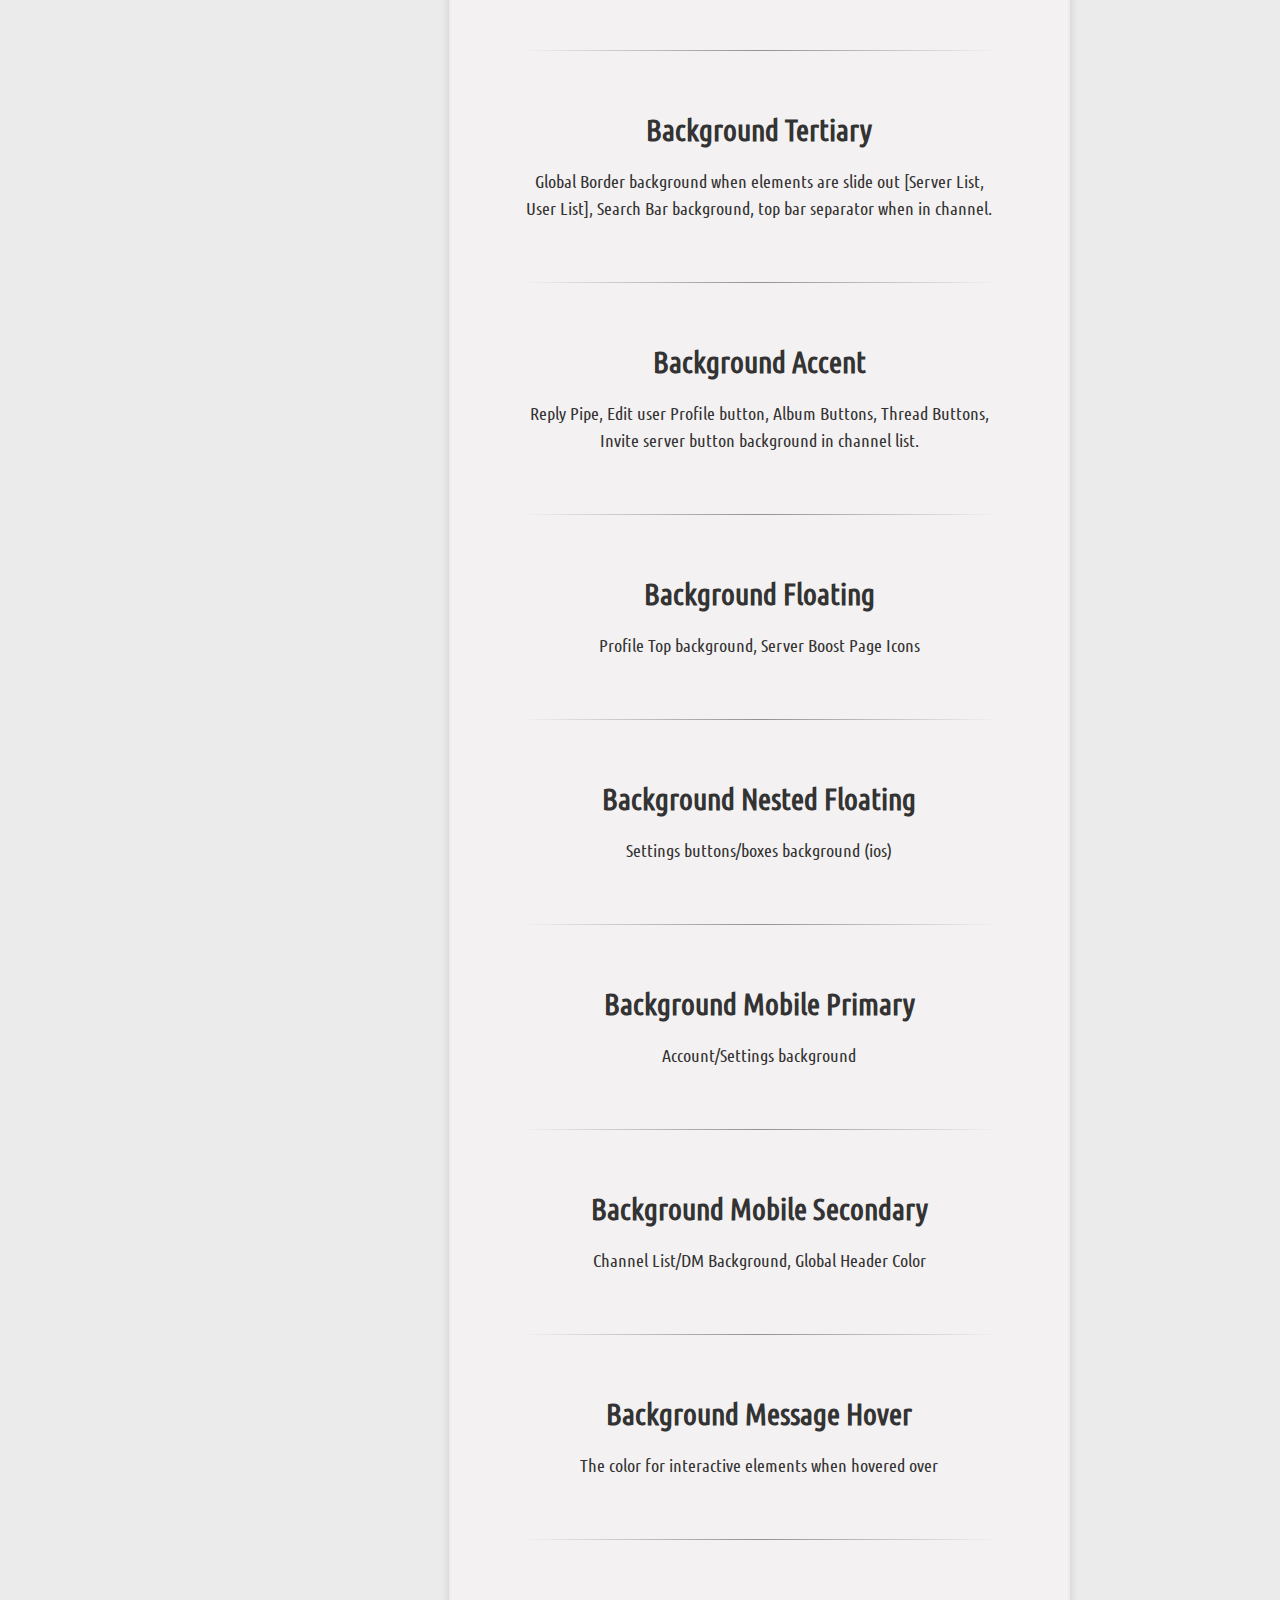
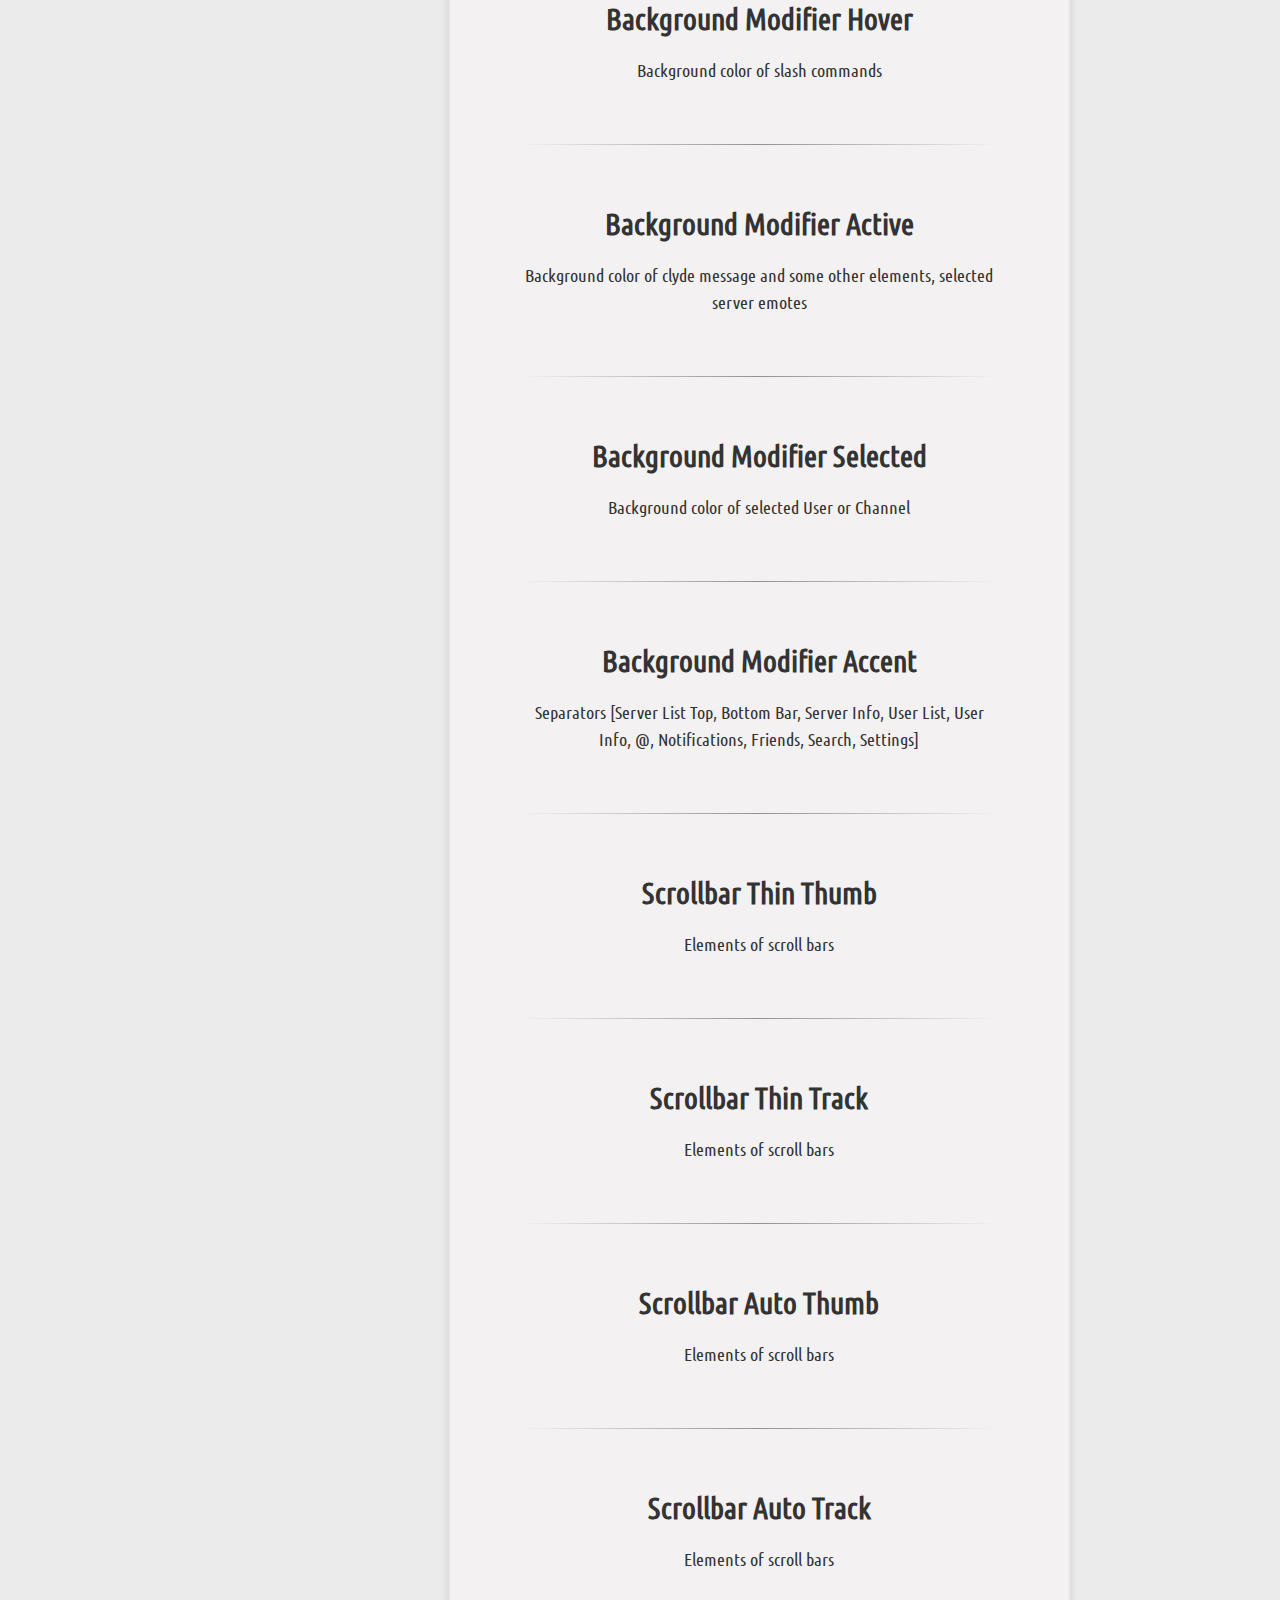
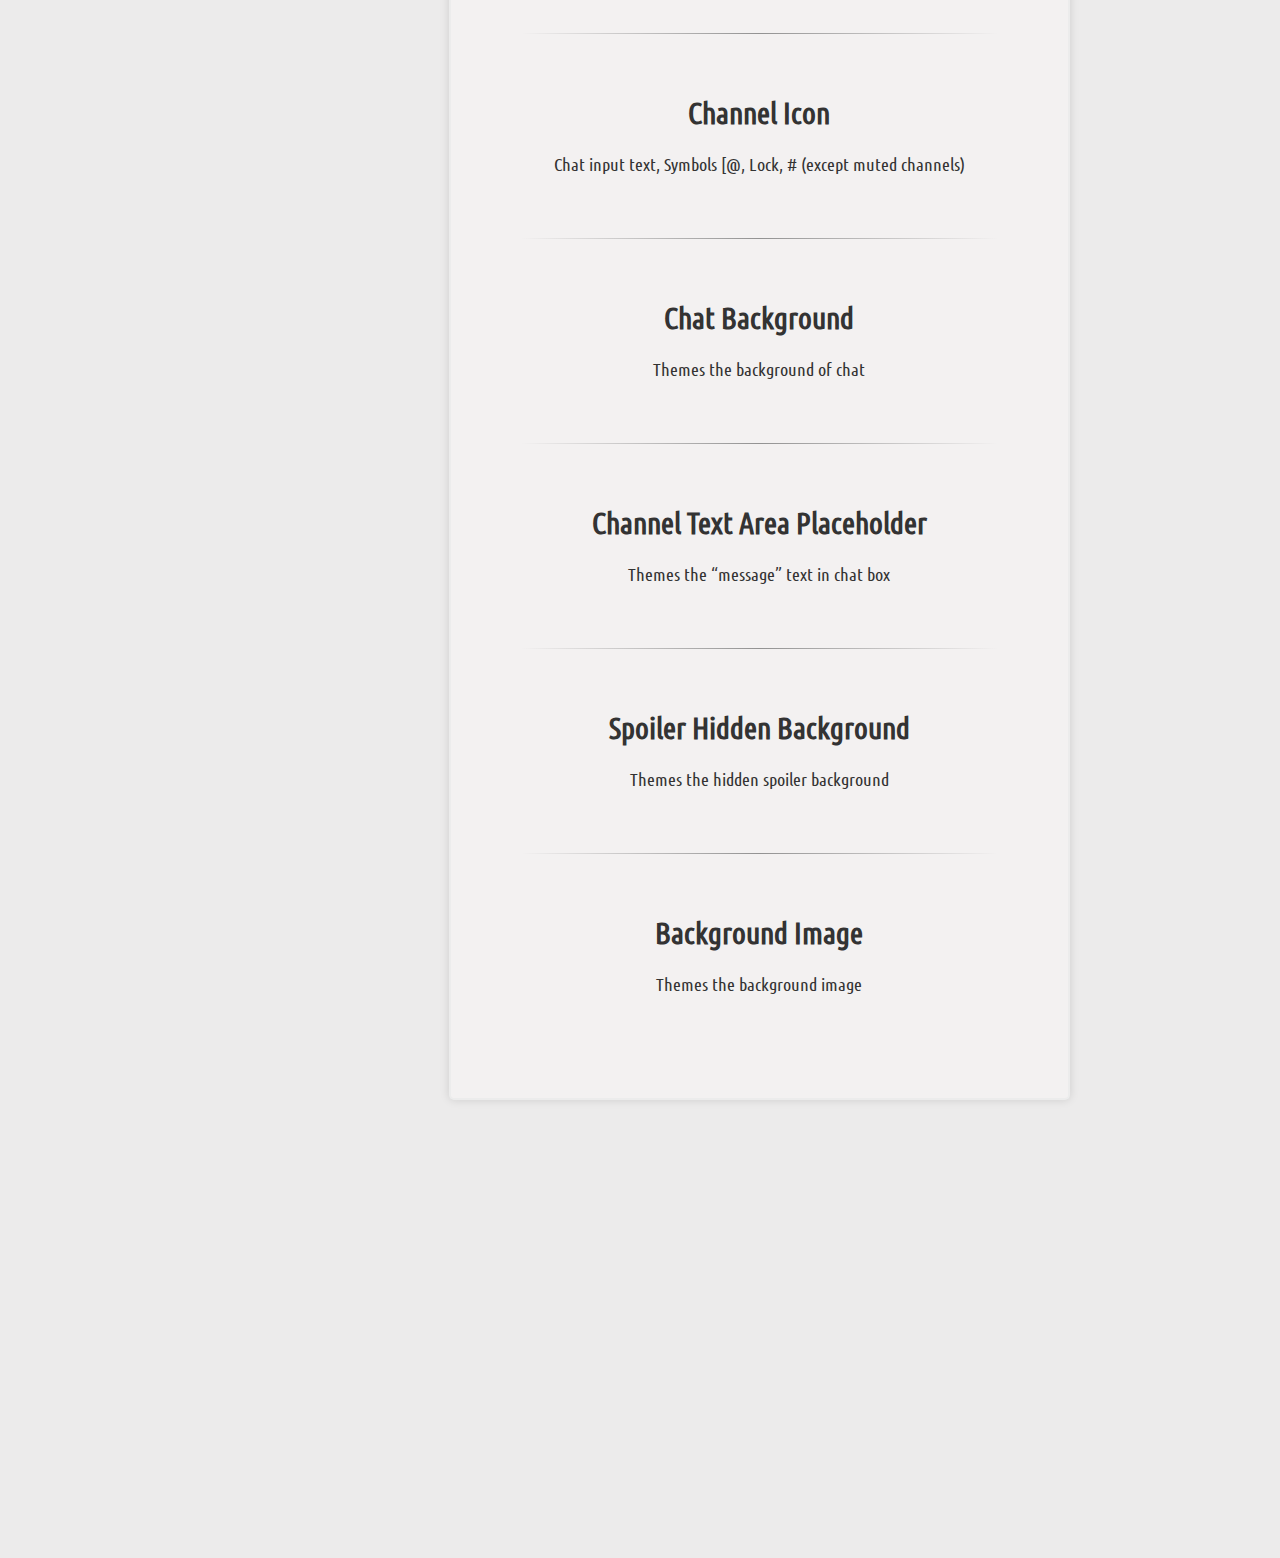
==== commit 1cd74478: "Added the background image" ====
--- a/web/index.html
+++ b/web/index.html
@@ -201,6 +201,15 @@
             <legend onclick="goto('description SPOILER_HIDDEN_BACKGROUND')" id="SPOILER_HIDDEN_BACKGROUND">Spoiler Hidden Background</legend>
             <input type="color" class="SPOILER_HIDDEN_BACKGROUND">
             <input type="text" class="SPOILER_HIDDEN_BACKGROUND" value="#aaeeff">
+        </fieldset>
+
+        <fieldset id="image">
+            <legend onclick="goto('description BACKGROUND_IMAGE')" id="BACKGROUND_IMAGE">Background Image</legend>
+            <input type="url" class="BACKGROUND_IMAGE" placeholder="Img url" id="url">
+            <input type="range" id="alphaS" value="100">
+            <input type="text" id="alpha" value="100"> <br>
+            <input type="range" id="blurS" value="0">
+            <input type="text" id="blur" value="0">
         </fieldset>
 
 
@@ -468,6 +477,11 @@
             <h2>Spoiler Hidden Background</h2>
             <p>Themes the hidden spoiler background</p>
         </section><hr>
+
+        <section id="description BACKGROUND_IMAGE" onclick="goto('BACKGROUND_IMAGE')">
+            <h2>Background Image</h2>
+            <p>Themes the background image</p>
+        </section>
     </article>
 
     <div class="popup" id="popup">
@@ -496,7 +510,9 @@
 
     <script>
         loadFromFile("https://cypipro.github.io/Vendetta-Theme-Creator/web/default.json", 0)
+        // loadFromFile("default.json", 0)
         previewInit();
+        initBackgroundImage();
     </script>
 </body>
 </html>--- a/web/style.css
+++ b/web/style.css
@@ -121,6 +121,9 @@
     --SPOILER_HIDDEN_BACKGROUND: #000;
 
 
+    --background-image: none;
+    --background-opacity: 1;
+    --background-blur: 0;
 }
 /* Variables END */
 
@@ -244,6 +247,7 @@
     border-radius: 4px;
 
     margin: 0 5px;
+    color: #838383;
 }
 
 fieldset input[type=text]:focus {
@@ -274,7 +278,7 @@
     padding: 0 10px;
     font-weight: bold;
     font-size: 20px;
-    color: #333;
+    color: #414141;
     
     font-family: "ubuntu-condensed";
     cursor: pointer;
@@ -343,6 +347,68 @@
 #variant input[type=radio]:checked+span {
     color: #ae00ff;
 }
+
+#image {
+    border: 1px solid #ddd;
+    padding: 10px;
+    margin: 10px;
+
+    background-color: #f7f6f6;
+    border-radius: 5px;
+
+    display: block;
+
+    transition: scale 0.2s ease-out;
+}
+
+#url {
+    width: 100%;
+    height: 25px;
+    padding: 0px 7px;
+    box-sizing: border-box;
+    border: 2px solid #ececec;
+    border-radius: 4px;
+
+    margin: 0 5px;
+
+    color: #838383;
+}
+
+#url::placeholder {
+    color: #b9b9b9;
+}
+
+#image input[type=range] {
+    width: 55%;
+    margin: 0 5px;
+    cursor: pointer;
+
+    background: #cfcfcf;
+    border-radius: 5px;
+    height: 5px;
+    opacity: 0.6;
+    outline: none;
+    -webkit-appearance: none;
+    appearance: none;
+    
+    -webkit-transition: 0.2s;
+    transition: opacity 0.2s;
+}
+
+#image input[type=range]::-webkit-slider-thumb {
+    -webkit-appearance: none;
+    appearance: none;
+    width: 15px;
+    height: 15px;
+    border-radius: 50%;
+    background: #ae00ff;
+    cursor: pointer;
+}
+
+#image input[type=range]:hover {
+    opacity: 1;
+}
+
 /* Sidebar END */
 
 
@@ -444,6 +510,24 @@
 #middle {
     z-index: 1;
     background-color: var(--CHAT_BACKGROUND);
+}
+
+#middle::before {
+    content: "";
+    position: absolute;
+    top: 0;
+    left: 0;
+    right: 0;
+    bottom: 0;
+
+    opacity: var(--alpha);
+    background-image: var(--background-image);
+    filter: blur(var(--blur));
+    
+    background-repeat: no-repeat;
+    background-size: cover;
+    background-position: center;
+    z-index: -1;
 }
 
 #left {
